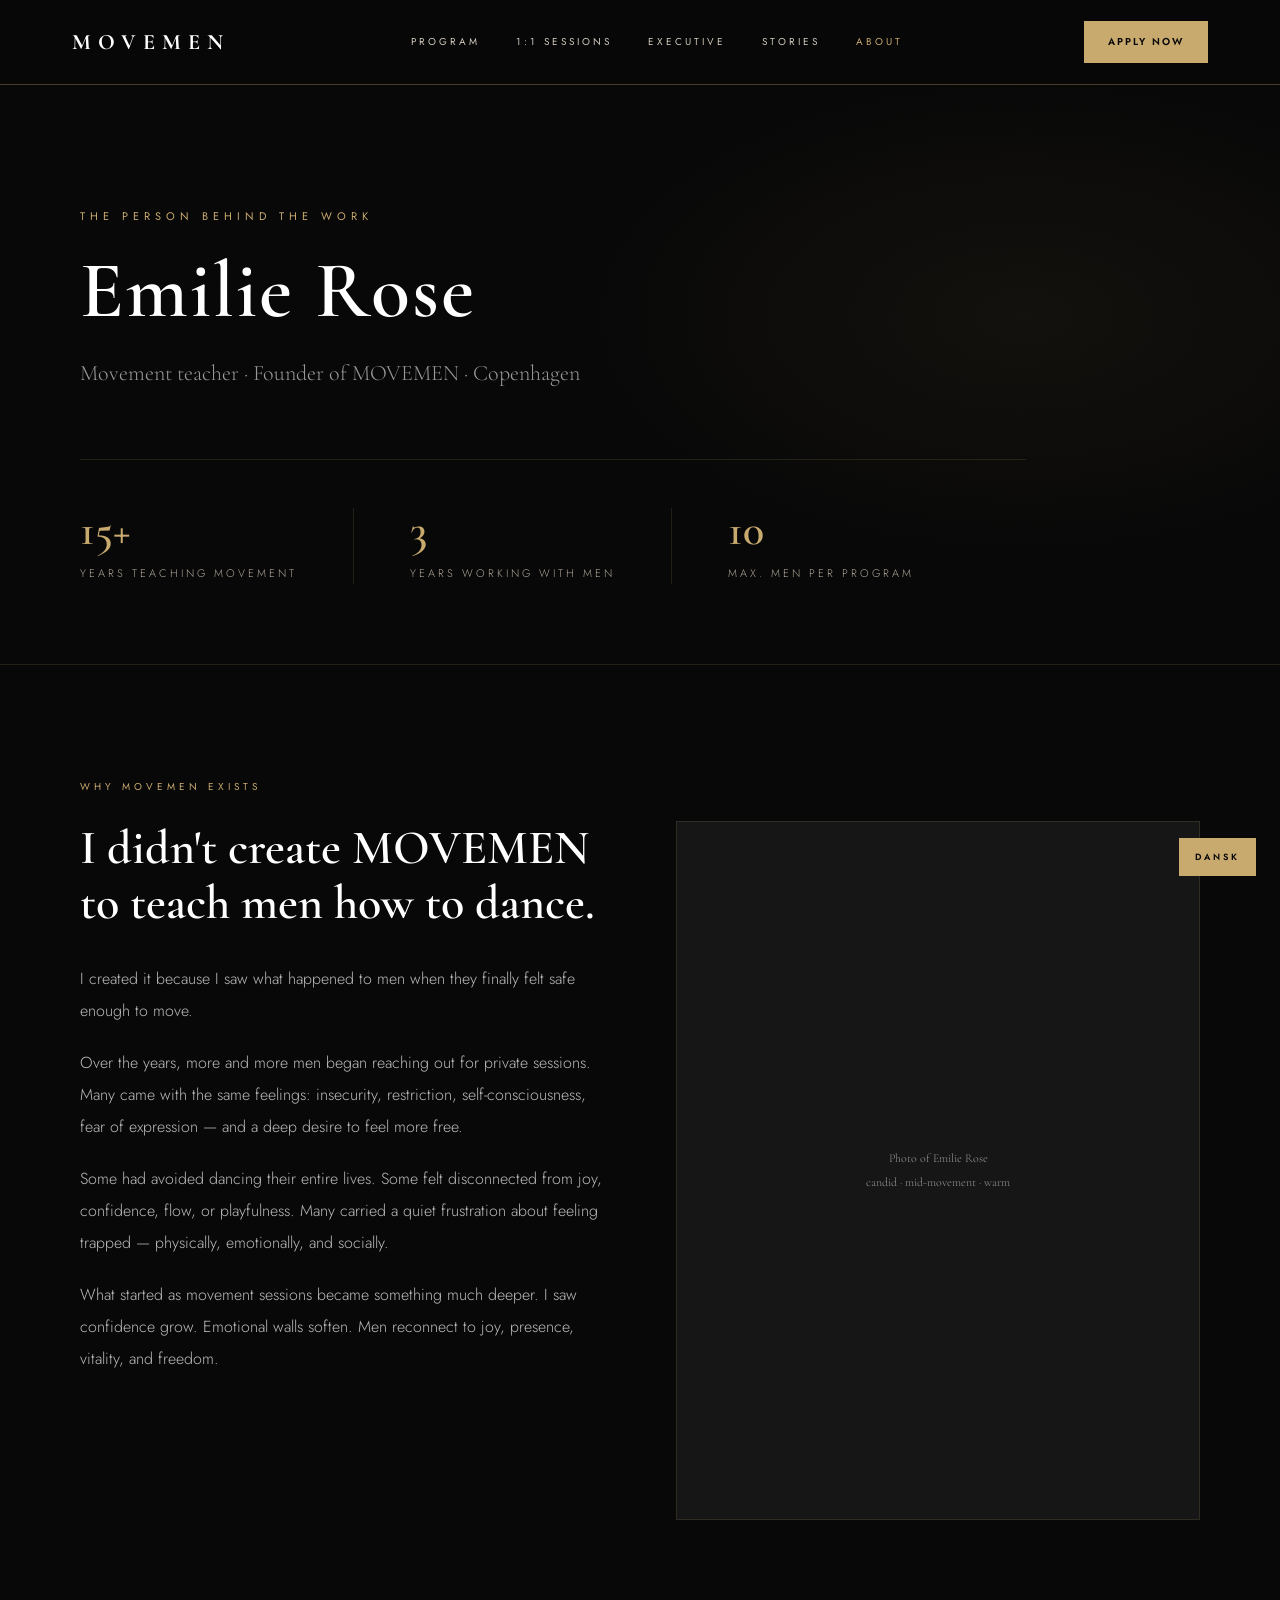
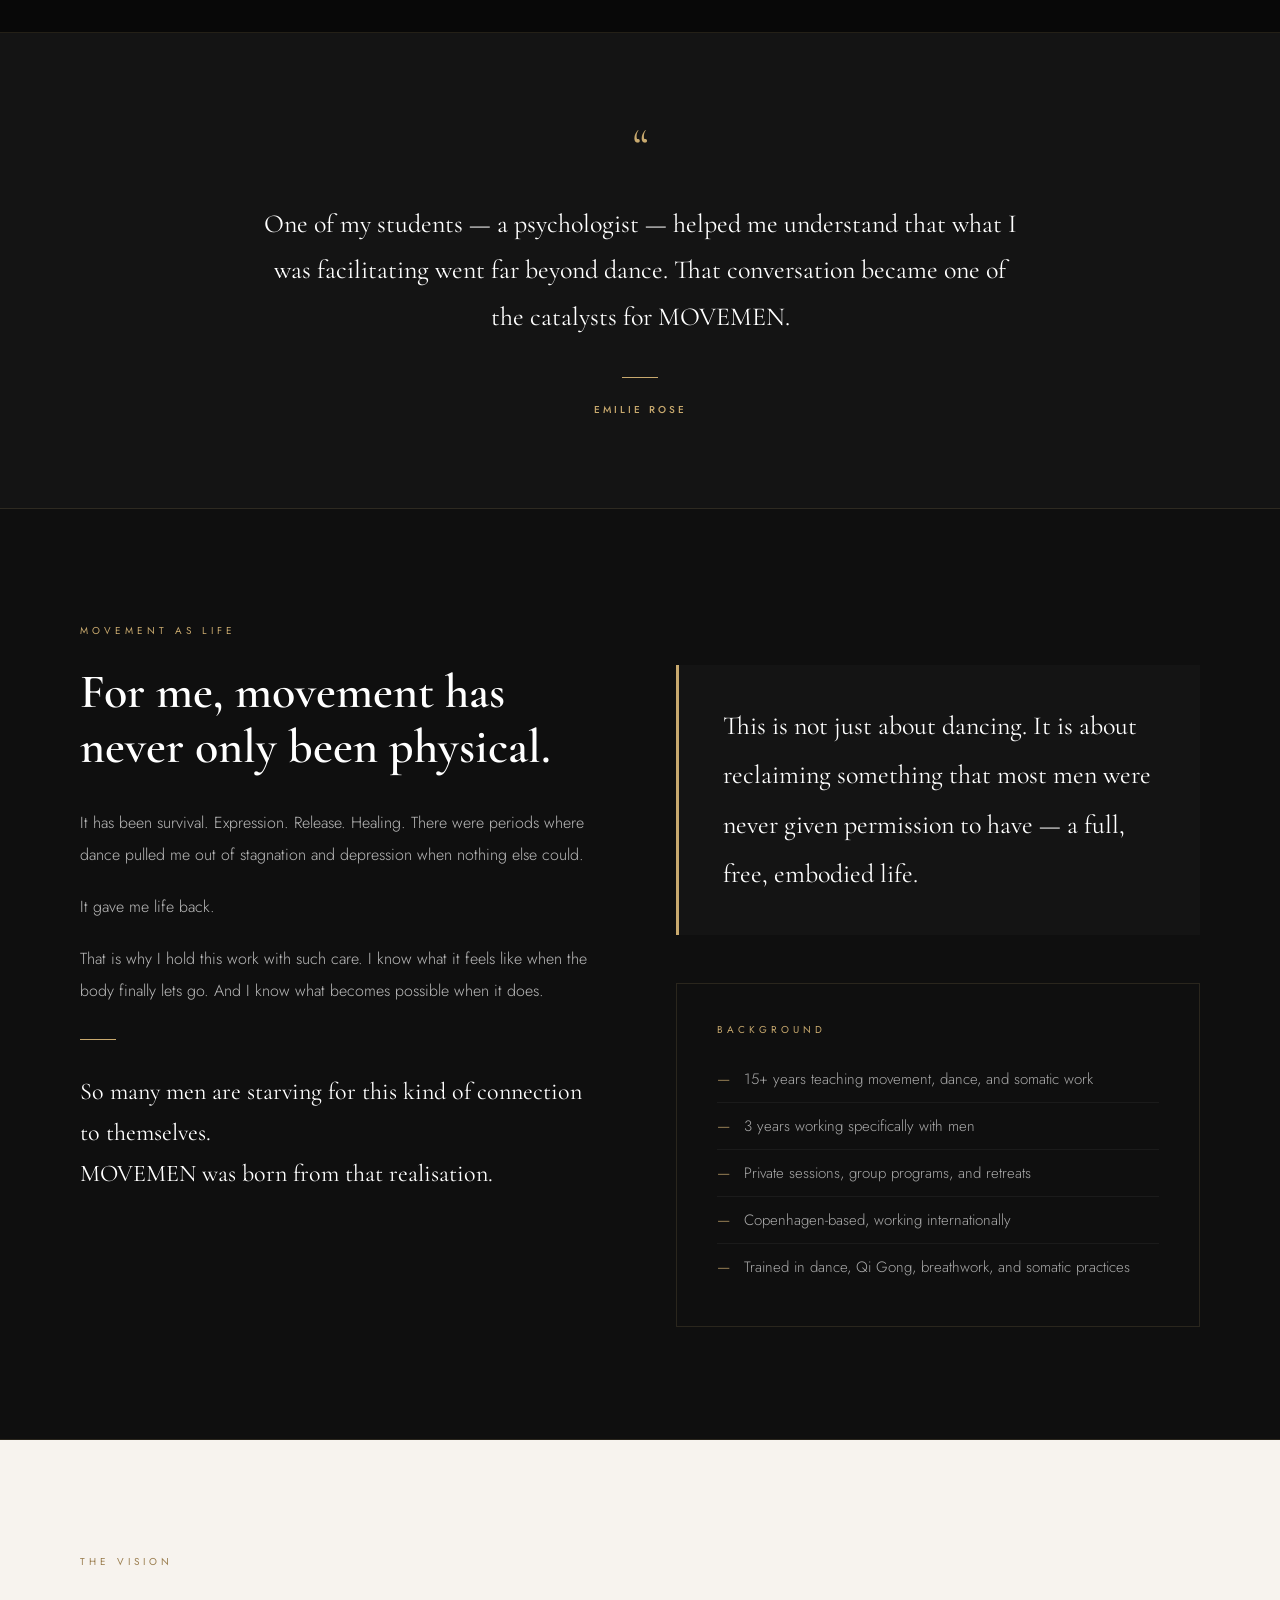
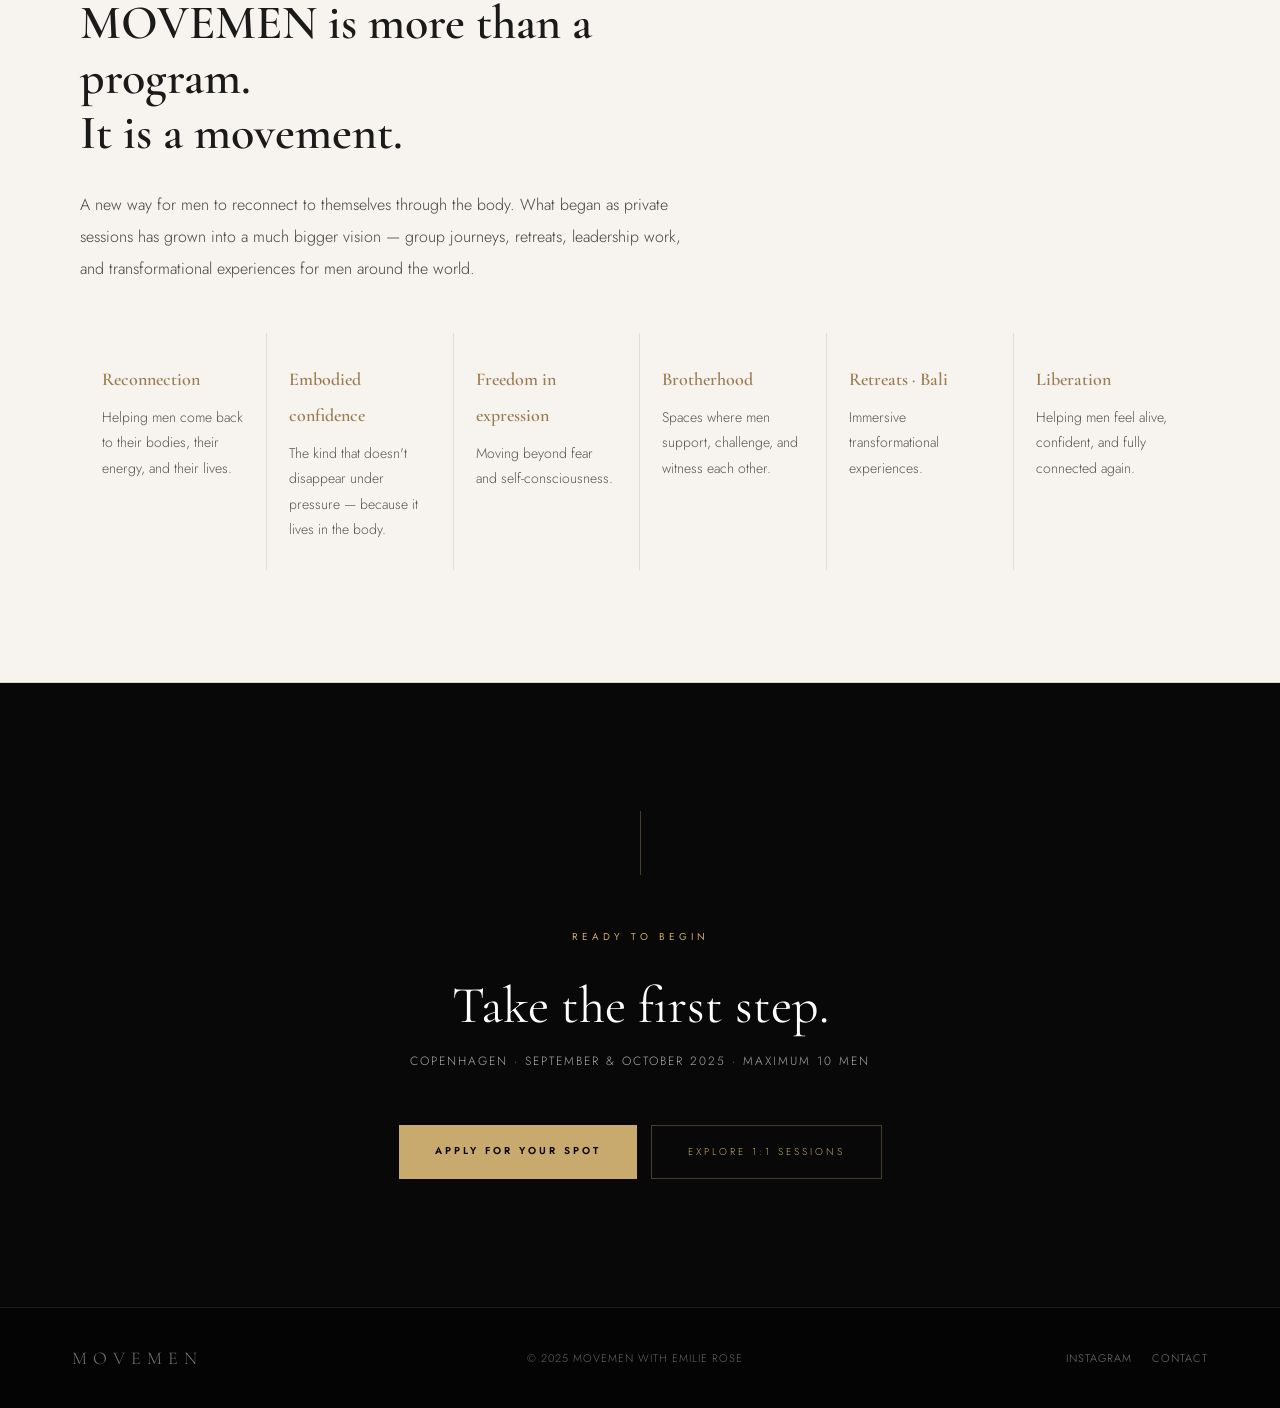
==== about.html @ 76400da7 "Major redesign: readability, concise content, About page, vitality repositioned - CSS: larger typogr" ====
<!DOCTYPE html>
<html lang="en">
<head>
<meta charset="UTF-8">
<meta name="viewport" content="width=device-width, initial-scale=1.0">
<title>About Emilie Rose — MOVEMEN</title>
<meta name="description" content="Emilie Rose — movement teacher, founder of MOVEMEN. 15+ years of experience, 3 years working specifically with men.">
<link rel="preconnect" href="https://fonts.googleapis.com">
<link rel="preconnect" href="https://fonts.gstatic.com" crossorigin>
<link href="https://fonts.googleapis.com/css2?family=Cormorant+Garamond:ital,wght@0,300;0,400;0,600;0,700;1,300;1,400;1,600&family=Jost:wght@200;300;400;500;600&display=swap" rel="stylesheet">
<link rel="stylesheet" href="css/style.css">
<style>
.about-hero {
  min-height: 60vh; display: flex; flex-direction: column;
  align-items: flex-start; justify-content: flex-end;
  padding: 120px 80px 80px; background: var(--black);
  border-bottom: 1px solid var(--gold-d); position: relative; overflow: hidden;
}
.about-hero::before {
  content: ''; position: absolute; inset: 0;
  background: radial-gradient(ellipse 50% 60% at 80% 40%, rgba(200,169,110,.06) 0%, transparent 70%);
  pointer-events: none;
}
.about-hero-eyebrow { font-size: 11px; letter-spacing: 5px; color: var(--gold); text-transform: uppercase; margin-bottom: 24px; font-weight: 400; }
.about-hero-title { font-family: var(--serif); font-size: 80px; font-weight: 600; color: var(--white); line-height: 1; margin-bottom: 20px; letter-spacing: 2px; }
.about-hero-sub { font-family: var(--serif); font-size: 22px; color: #999; font-weight: 300; }
.stat-row { display: flex; gap: 0; border-top: 1px solid var(--gold-d); margin-top: 64px; padding-top: 48px; }
.stat-item { padding-right: 56px; margin-right: 56px; border-right: 1px solid var(--gold-d); }
.stat-item:last-child { border-right: none; }
.stat-n { font-family: var(--serif); font-size: 44px; color: var(--gold); font-weight: 600; line-height: 1; }
.stat-l { font-size: 11px; letter-spacing: 3px; color: #b0a89a; text-transform: uppercase; margin-top: 10px; }
@media (max-width: 900px) {
  .about-hero { padding: 100px 28px 64px; }
  .about-hero-title { font-size: 52px; }
  .stat-row { flex-wrap: wrap; gap: 32px; }
  .stat-item { border-right: none; margin-right: 0; padding-right: 0; }
}
</style>
</head>
<body>

<nav>
  <a href="index.html" class="nav-logo">MOVEMEN</a>
  <div class="nav-links">
    <a href="index.html#program">Program</a>
    <a href="index.html#one-to-one">1:1 Sessions</a>
    <a href="index.html#executive">Executive</a>
    <a href="index.html#stories">Stories</a>
    <a href="about.html" style="color:var(--gold)">About</a>
  </div>
  <a href="index.html#apply" class="nav-cta">Apply now</a>
</nav>

<!-- HERO -->
<div class="about-hero">
  <div class="about-hero-eyebrow">The person behind the work</div>
  <div class="about-hero-title">Emilie Rose</div>
  <div class="about-hero-sub">Movement teacher · Founder of MOVEMEN · Copenhagen</div>
  <div class="stat-row">
    <div class="stat-item"><div class="stat-n">15+</div><div class="stat-l">Years teaching movement</div></div>
    <div class="stat-item"><div class="stat-n">3</div><div class="stat-l">Years working with men</div></div>
    <div class="stat-item"><div class="stat-n">10</div><div class="stat-l">Max. men per program</div></div>
  </div>
</div>

<!-- ORIGIN -->
<section class="sec">
  <span class="lbl">Why MOVEMEN exists</span>
  <div class="two-col">
    <div>
      <div class="serif-lg" style="margin-bottom:32px">
        I didn't create MOVEMEN<br>to teach men how to dance.
      </div>
      <p class="body">I created it because I saw what happened to men when they finally felt safe enough to move.</p>
      <p class="body">Over the years, more and more men began reaching out for private sessions. Many came with the same feelings: insecurity, restriction, self-consciousness, fear of expression — and a deep desire to feel more free.</p>
      <p class="body">Some had avoided dancing their entire lives. Some felt disconnected from joy, confidence, flow, or playfulness. Many carried a quiet frustration about feeling trapped — physically, emotionally, and socially.</p>
      <p class="body">What started as movement sessions became something much deeper. I saw confidence grow. Emotional walls soften. Men reconnect to joy, presence, vitality, and freedom.</p>
    </div>
    <div>
      <div class="photo">
        <p>Photo of Emilie Rose<br>candid · mid-movement · warm</p>
      </div>
    </div>
  </div>
</section>

<!-- FEATURED QUOTE -->
<div style="background:var(--black3);padding:88px 80px;text-align:center;border-bottom:1px solid var(--gold-d)">
  <div style="max-width:760px;margin:0 auto">
    <div style="font-size:52px;color:var(--gold);font-family:var(--serif);line-height:1;margin-bottom:28px;font-weight:300">&ldquo;</div>
    <p style="font-family:var(--serif);font-size:26px;color:var(--white);line-height:1.8;font-weight:400;margin-bottom:36px">
      One of my students — a psychologist — helped me understand that what I was facilitating went far beyond dance. That conversation became one of the catalysts for MOVEMEN.
    </p>
    <div style="width:36px;height:1px;background:var(--gold);margin:0 auto 22px"></div>
    <div style="font-size:10px;letter-spacing:3px;color:var(--gold);text-transform:uppercase;font-weight:500">Emilie Rose</div>
  </div>
</div>

<!-- PERSONAL -->
<section class="sec-off">
  <span class="lbl">Movement as life</span>
  <div class="two-col">
    <div>
      <div class="serif-lg" style="margin-bottom:32px">
        For me, movement has<br>never only been physical.
      </div>
      <p class="body">It has been survival. Expression. Release. Healing. There were periods where dance pulled me out of stagnation and depression when nothing else could.</p>
      <p class="body">It gave me life back.</p>
      <p class="body">That is why I hold this work with such care. I know what it feels like when the body finally lets go. And I know what becomes possible when it does.</p>
      <span class="gl"></span>
      <p style="font-family:var(--serif);font-size:24px;color:var(--white);line-height:1.7;font-weight:400">
        So many men are starving for this kind of connection to themselves.<br>MOVEMEN was born from that realisation.
      </p>
    </div>
    <div>
      <div class="qblock">
        <p>This is not just about dancing. It is about reclaiming something that most men were never given permission to have — a full, free, embodied life.</p>
      </div>
      <div style="margin-top:32px;padding:36px 40px;border:1px solid var(--gold-d)">
        <span class="lbl" style="margin-bottom:16px">Background</span>
        <ul class="cl">
          <li><span class="dash">—</span>15+ years teaching movement, dance, and somatic work</li>
          <li><span class="dash">—</span>3 years working specifically with men</li>
          <li><span class="dash">—</span>Private sessions, group programs, and retreats</li>
          <li><span class="dash">—</span>Copenhagen-based, working internationally</li>
          <li><span class="dash">—</span>Trained in dance, Qi Gong, breathwork, and somatic practices</li>
        </ul>
      </div>
    </div>
  </div>
</section>

<!-- VISION -->
<section class="sec-lt">
  <span class="lbl-dk">The vision</span>
  <div class="serif-lg-dk" style="max-width:560px;margin-bottom:28px">
    MOVEMEN is more than a program.<br>It is a movement.
  </div>
  <p class="body-dk" style="max-width:620px;margin-bottom:48px">A new way for men to reconnect to themselves through the body. What began as private sessions has grown into a much bigger vision — group journeys, retreats, leadership work, and transformational experiences for men around the world.</p>
  <div class="vis-grid">
    <div class="vi"><div class="vi-t">Reconnection</div><div class="vi-b">Helping men come back to their bodies, their energy, and their lives.</div></div>
    <div class="vi"><div class="vi-t">Embodied confidence</div><div class="vi-b">The kind that doesn't disappear under pressure — because it lives in the body.</div></div>
    <div class="vi"><div class="vi-t">Freedom in expression</div><div class="vi-b">Moving beyond fear and self-consciousness.</div></div>
    <div class="vi"><div class="vi-t">Brotherhood</div><div class="vi-b">Spaces where men support, challenge, and witness each other.</div></div>
    <div class="vi"><div class="vi-t">Retreats · Bali</div><div class="vi-b">Immersive transformational experiences.</div></div>
    <div class="vi"><div class="vi-t">Liberation</div><div class="vi-b">Helping men feel alive, confident, and fully connected again.</div></div>
  </div>
</section>

<!-- CTA -->
<section class="final" id="apply">
  <div class="final-rule"></div>
  <span class="lbl" style="text-align:center;display:block;margin-bottom:28px">Ready to begin</span>
  <div class="final-h">Take the first step.</div>
  <p class="final-sub">Copenhagen · September & October 2025 · Maximum 10 men</p>
  <div style="display:flex;gap:14px;justify-content:center;flex-wrap:wrap">
    <a href="index.html#apply" class="btn-g">Apply for your spot</a>
    <a href="index.html#one-to-one" class="btn-o">Explore 1:1 sessions</a>
  </div>
</section>

<footer>
  <div class="footer-logo">MOVEMEN</div>
  <div class="footer-copy">© 2025 MOVEMEN with Emilie Rose</div>
  <div class="footer-links">
    <a href="https://instagram.com" target="_blank">Instagram</a>
    <a href="mailto:hello@movemen.dk">Contact</a>
  </div>
</footer>

<a href="da-about.html" class="lang-switch">Dansk</a>

</body>
</html>
---- css/style.css ----
/* ─── RESET & ROOT ─────────────────────────────────────── */
*, *::before, *::after { box-sizing: border-box; margin: 0; padding: 0; }
:root {
  --black:   #080808;
  --black2:  #0F0F0F;
  --black3:  #141414;
  --gold:    #C8A96E;
  --gold-d:  #C8A96E25;
  --gold-m:  #C8A96E55;
  --gold-dk: #9a7d4e;
  --white:   #FFFFFF;
  --cream:   #F7F3EE;
  --cream2:  #EDE8E0;
  --dark:    #1A1A1A;
  --mid:     #999;
  --light:   #bbb;
  --serif:   'Cormorant Garamond', serif;
  --sans:    'Jost', sans-serif;
}
html { scroll-behavior: smooth; }
body {
  background: var(--black);
  color: var(--white);
  font-family: var(--sans);
  font-weight: 300;
  line-height: 2;
  font-size: 17px;
  -webkit-font-smoothing: antialiased;
  overflow-x: hidden;
}
a { text-decoration: none; color: inherit; }
img { display: block; max-width: 100%; }

/* ─── UTILITIES ────────────────────────────────────────── */
.lbl {
  font-size: 10px; letter-spacing: 4px; color: var(--gold);
  text-transform: uppercase; margin-bottom: 24px; display: block; font-weight: 400;
}
.lbl-dk {
  font-size: 10px; letter-spacing: 4px; color: var(--gold-dk);
  text-transform: uppercase; margin-bottom: 24px; display: block; font-weight: 400;
}
.serif-xl { font-family: var(--serif); font-size: 64px; font-weight: 600; line-height: 1.1; color: var(--white); }
.serif-lg { font-family: var(--serif); font-size: 48px; font-weight: 600; line-height: 1.15; color: var(--white); }
.serif-lg-dk { font-family: var(--serif); font-size: 48px; font-weight: 600; line-height: 1.15; color: var(--dark); }
.serif-md { font-family: var(--serif); font-size: 28px; font-weight: 600; line-height: 1.4; color: var(--white); }
.gi  { color: var(--gold); }
.gi-dk { color: var(--gold-dk); }
.body { font-size: 16px; color: #bbb; line-height: 2; font-weight: 300; margin-bottom: 20px; max-width: 640px; }
.body-b { font-size: 16px; color: #ccc; line-height: 2; font-weight: 300; margin-bottom: 18px; }
.body-dk { font-size: 16px; color: #444; line-height: 2; font-weight: 300; margin-bottom: 18px; }
.gl { width: 36px; height: 1px; background: var(--gold); margin: 32px 0; display: block; }
.gl-dk { width: 36px; height: 1px; background: var(--gold-dk); margin: 32px 0; display: block; }
.gl-c { width: 36px; height: 1px; background: var(--gold); margin: 28px auto; display: block; }

/* ─── BUTTONS ──────────────────────────────────────────── */
.btn-g {
  display: inline-block; background: var(--gold); color: var(--black);
  font-size: 10px; letter-spacing: 3px; text-transform: uppercase; font-weight: 600;
  padding: 16px 36px; transition: opacity .2s;
}
.btn-g:hover { opacity: .85; }
.btn-o {
  display: inline-block; border: 1px solid var(--gold-m); color: var(--gold);
  font-size: 10px; letter-spacing: 3px; text-transform: uppercase;
  padding: 16px 36px; transition: border-color .2s;
}
.btn-o:hover { border-color: var(--gold); }
.btn-o-dk {
  display: inline-block; border: 1px solid var(--gold-dk); color: var(--gold-dk);
  font-size: 10px; letter-spacing: 3px; text-transform: uppercase;
  padding: 14px 32px; transition: opacity .2s;
}
.btn-o-dk:hover { opacity: .7; }

/* ─── SECTIONS ─────────────────────────────────────────── */
.sec     { padding: 112px 80px; background: var(--black);  border-bottom: 1px solid var(--gold-d); }
.sec-off { padding: 112px 80px; background: var(--black2); border-bottom: 1px solid var(--gold-d); }
.sec-lt  { padding: 112px 80px; background: var(--cream);  border-bottom: 1px solid #ddd4c5; }
.sec-lt2 { padding: 112px 80px; background: var(--cream2); border-bottom: 1px solid #ddd4c5; }

/* ─── LAYOUTS ──────────────────────────────────────────── */
.two-col { display: grid; grid-template-columns: 1fr 1fr; gap: 72px; align-items: start; }
.two-col-auto { display: grid; grid-template-columns: repeat(auto-fit, minmax(280px, 1fr)); gap: 1px; background: var(--gold-d); }
.three-col-auto { display: grid; grid-template-columns: repeat(auto-fit, minmax(220px, 1fr)); gap: 1px; background: var(--gold-d); }

/* ─── CELLS ────────────────────────────────────────────── */
.cell-b  { background: var(--black);  padding: 36px 28px; }
.cell-o  { background: var(--black2); padding: 36px 28px; }
.cell-lt { background: var(--cream);  padding: 36px 28px; }
.cell-l2 { background: var(--cream2); padding: 36px 28px; }

/* ─── NAV ──────────────────────────────────────────────── */
nav {
  position: sticky; top: 0; z-index: 100;
  background: rgba(8,8,8,.98); backdrop-filter: blur(20px);
  border-bottom: 1px solid var(--gold-m);
  padding: 20px 72px; display: flex; justify-content: space-between; align-items: center;
}
.nav-logo { font-family: var(--serif); font-size: 22px; font-weight: 700; letter-spacing: 7px; color: var(--white); }
.nav-links { display: flex; gap: 36px; }
.nav-links a { font-size: 10px; letter-spacing: 3px; color: #d0c8bc; text-transform: uppercase; transition: color .2s; font-weight: 400; }
.nav-links a:hover { color: var(--gold); }
.nav-cta {
  font-size: 10px; letter-spacing: 2px; color: var(--black);
  background: var(--gold); text-transform: uppercase; font-weight: 600;
  padding: 11px 24px; transition: opacity .2s;
}
.nav-cta:hover { opacity: .85; }

/* ─── HERO ─────────────────────────────────────────────── */
.hero {
  min-height: 96vh; display: flex; flex-direction: column;
  align-items: center; justify-content: center; text-align: center;
  padding: 120px 72px 96px; background: var(--black); position: relative; overflow: hidden;
}
.hero::before {
  content: ''; position: absolute; inset: 0;
  background: radial-gradient(ellipse 60% 55% at 50% 55%, rgba(200,169,110,.07) 0%, transparent 70%);
  pointer-events: none;
}
.hero-eyebrow { font-size: 11px; letter-spacing: 5px; color: var(--gold); text-transform: uppercase; margin-bottom: 28px; font-weight: 400; }
.hero-title {
  font-family: var(--serif); font-size: 88px; font-weight: 700;
  letter-spacing: 8px; color: var(--white); line-height: 1; margin-bottom: 16px;
}
.hero-sub {
  font-family: var(--serif); font-size: 28px; color: var(--gold); margin-bottom: 36px; font-weight: 300; letter-spacing: 1px;
}
.hero-body {
  font-size: 16px; color: #aaa; max-width: 460px;
  margin: 0 auto 52px; line-height: 2; font-weight: 300;
}
.hero-ctas { display: flex; gap: 14px; justify-content: center; flex-wrap: wrap; }
.hero-stats {
  display: flex; justify-content: center; margin-top: 80px;
  border-top: 1px solid var(--gold-d); padding-top: 52px;
}
.hstat { text-align: center; padding: 0 52px; border-right: 1px solid var(--gold-d); }
.hstat:last-child { border-right: none; }
.hstat-n { font-family: var(--serif); font-size: 44px; color: var(--gold); line-height: 1; font-weight: 600; }
.hstat-l { font-size: 11px; letter-spacing: 3px; color: #b0a89a; text-transform: uppercase; margin-top: 14px; font-weight: 400; }

/* ─── FOR THE MAN WHO ──────────────────────────────────── */
.man-grid { display: grid; grid-template-columns: 1fr 1fr; gap: 1px; background: rgba(0,0,0,.09); margin-top: 36px; }
.man-cell { padding: 36px 32px; }
.man-cell:first-child { background: var(--cream); }
.man-cell:last-child  { background: var(--cream2); }
.man-list { list-style: none; }
.man-list li {
  display: flex; gap: 14px; align-items: flex-start;
  font-size: 16px; color: #444; padding: 13px 0;
  border-bottom: 1px solid rgba(0,0,0,.07); font-weight: 300; line-height: 1.7;
}
.man-list li:last-child { border-bottom: none; }
.man-dash { color: var(--gold-dk); flex-shrink: 0; font-size: 17px; margin-top: 1px; }

/* ─── VITALITY HEADLINE ─────────────────────────────────── */
.vitality-headline {
  text-align: center; padding: 80px 72px;
  border-top: 1px solid rgba(0,0,0,.1);
  margin-top: 56px;
}
.vitality-headline .vit-label {
  font-size: 10px; letter-spacing: 5px; color: var(--gold-dk);
  text-transform: uppercase; display: block; margin-bottom: 16px; font-weight: 400;
}
.vitality-headline .vit-word {
  font-family: var(--serif); font-size: 72px; color: var(--dark);
  line-height: 1; font-weight: 600; letter-spacing: 2px;
}

/* ─── TRUTH ────────────────────────────────────────────── */
.qblock {
  border-left: 3px solid var(--gold); padding: 36px 44px;
  background: var(--black3); margin-bottom: 48px;
}
.qblock p { font-family: var(--serif); font-size: 26px; color: var(--white); line-height: 1.9; font-weight: 400; }
.qblock-lt {
  border-left: 3px solid var(--gold-dk); padding: 32px 40px;
  background: rgba(0,0,0,.04); margin: 28px 0;
}
.qblock-lt p { font-family: var(--serif); font-size: 20px; color: var(--dark); line-height: 1.8; }
.truth-closing p { font-size: 17px; color: #ccc; line-height: 2.1; margin-bottom: 18px; }
.truth-alive { font-family: var(--serif); font-size: 36px; color: var(--white); line-height: 1.5; margin-top: 16px; }
.truth-alive span { color: var(--gold); }

/* ─── IMAGINE ──────────────────────────────────────────── */
.imagine-box {
  background: var(--dark); border: 1px solid var(--gold-d);
  padding: 64px 56px; margin-top: 36px; text-align: center;
}
.imagine-pills { display: flex; flex-wrap: wrap; justify-content: center; gap: 10px; margin-top: 28px; }
.pill {
  font-size: 9px; letter-spacing: 3px; color: var(--gold);
  text-transform: uppercase; border: 1px solid var(--gold-d); padding: 9px 18px;
}
.freedom-lines { margin-top: 48px; }
.freedom-lines p {
  font-size: 17px; color: #555; line-height: 1;
  padding: 15px 0; border-bottom: 1px solid rgba(0,0,0,.08); font-weight: 300;
}
.freedom-lines p:first-child { padding-top: 0; }
.freedom-lines p:last-child { border-bottom: none; }
.freedom-lines p span { color: var(--gold-dk); font-weight: 400; }
.vitality-line {
  margin-top: 52px; padding-top: 48px; border-top: 1px solid rgba(0,0,0,.1);
  display: flex; align-items: baseline; gap: 20px;
}
.vitality-lbl { font-size: 10px; letter-spacing: 3px; color: var(--gold-dk); text-transform: uppercase; white-space: nowrap; padding-top: 4px; }
.vitality-txt { font-family: var(--serif); font-size: 48px; color: var(--dark); line-height: 1.1; }

/* ─── PROGRAM ──────────────────────────────────────────── */
.incl-list { list-style: none; }
.incl-list li {
  display: flex; align-items: flex-start; gap: 18px;
  padding: 15px 0; border-bottom: 1px solid rgba(255,255,255,.06);
  font-size: 15px; color: #bbb; font-weight: 300; line-height: 1.6;
}
.incl-list li:last-child { border-bottom: none; }
.incl-dash { color: var(--gold); font-size: 20px; line-height: 1; flex-shrink: 0; margin-top: 1px; }
.invest { display: flex; gap: 44px; align-items: flex-start; margin-top: 40px; padding-top: 36px; border-top: 1px solid var(--gold-d); }
.invest-price { font-family: var(--serif); font-size: 32px; color: var(--gold); font-weight: 600; line-height: 1; }
.invest-lbl { font-size: 11px; letter-spacing: 2px; color: #aaa; text-transform: uppercase; margin-top: 8px; }
.invest-det { border-left: 1px solid var(--gold-d); padding-left: 40px; }
.invest-det p { font-size: 15px; color: #aaa; line-height: 2.3; }
.wwww-grid { display: grid; grid-template-columns: 1fr 1fr; gap: 1px; background: var(--gold-d); }
.wwww-cell { background: var(--black2); padding: 24px 22px; transition: background .2s; }
.wwww-cell:hover { background: var(--black3); }
.wwww-t { font-size: 10px; letter-spacing: 2px; color: var(--gold); text-transform: uppercase; font-weight: 500; margin-bottom: 8px; }
.wwww-b { font-size: 14px; color: #999; line-height: 1.7; }

/* ─── WEEKS ────────────────────────────────────────────── */
.week { padding: 22px 0; border-bottom: 1px solid var(--gold-d); }
.week:last-child { border-bottom: none; }
.wk-n { font-size: 10px; letter-spacing: 3px; color: var(--gold); text-transform: uppercase; margin-bottom: 8px; }
.wk-t { font-family: var(--serif); font-size: 21px; color: var(--white); margin-bottom: 8px; font-weight: 600; }
.wk-d { font-size: 14px; color: #999; line-height: 1.8; }

/* ─── BROTHERHOOD ──────────────────────────────────────── */
.bro-stats { display: grid; grid-template-columns: 1fr 1fr; gap: 1px; background: rgba(0,0,0,.1); }
.bro-stat { text-align: center; padding: 44px 24px; }
.bro-stat:first-child { background: var(--cream); }
.bro-stat:last-child  { background: var(--cream2); }
.bro-n { font-family: var(--serif); font-size: 52px; color: var(--gold-dk); line-height: 1; font-weight: 600; }
.bro-l { font-size: 11px; letter-spacing: 2px; color: #888; text-transform: uppercase; margin-top: 12px; }
.bro-quote { background: var(--cream2); padding: 36px 32px; margin-top: 1px; }
.bro-quote p { font-family: var(--serif); font-size: 21px; color: var(--dark); line-height: 1.8; }

/* ─── VISION ───────────────────────────────────────────── */
.vis-grid { display: grid; grid-template-columns: repeat(auto-fit, minmax(180px,1fr)); gap: 1px; background: rgba(0,0,0,.09); margin-top: 32px; }
.vi { background: var(--cream); padding: 28px 22px; }
.vi-t { font-family: var(--serif); font-size: 18px; color: var(--gold-dk); margin-bottom: 8px; font-weight: 600; }
.vi-b { font-size: 14px; color: #555; line-height: 1.8; }

/* ─── EXECUTIVE ────────────────────────────────────────── */
.exec-phil {
  background: var(--black3); border: 1px solid var(--gold-d);
  padding: 40px 44px; margin: 32px 0;
}
.exec-phil .ep-q { font-family: var(--serif); font-size: 28px; color: var(--gold); margin-bottom: 18px; }
.exec-phil p { font-size: 15px; color: #bbb; line-height: 2; margin-bottom: 12px; }
.exec-phil .ep-close { font-family: var(--serif); font-size: 19px; color: var(--white); line-height: 1.7; margin-top: 8px; }
.exec-card { background: var(--black); padding: 36px 28px; border-top: 2px solid var(--gold); }
.ec-tag { font-size: 10px; letter-spacing: 3px; color: var(--gold); text-transform: uppercase; margin-bottom: 12px; display: block; }
.ec-t { font-family: var(--serif); font-size: 24px; color: var(--white); margin-bottom: 12px; font-weight: 600; }
.ec-b { font-size: 14px; color: #aaa; line-height: 1.9; }
.ec-list { list-style: none; margin-top: 18px; }
.ec-list li { font-size: 14px; color: #999; padding: 8px 0; border-bottom: 1px solid rgba(255,255,255,.06); display: flex; gap: 10px; }
.ec-list li:last-child { border-bottom: none; }

/* ─── TESTIMONIALS ─────────────────────────────────────── */
.t-grid { display: grid; grid-template-columns: repeat(auto-fit, minmax(260px,1fr)); gap: 1px; background: rgba(0,0,0,.1); margin-top: 44px; }
.tc { background: var(--cream); padding: 36px 28px; }
.tq { font-family: var(--serif); font-size: 17px; color: var(--dark); line-height: 1.9; margin-bottom: 20px; }
.tn { font-size: 10px; letter-spacing: 2px; color: var(--gold-dk); text-transform: uppercase; font-weight: 500; }
.tr { font-size: 13px; color: #888; margin-top: 5px; }

/* ─── IS IT FOR YOU ────────────────────────────────────── */
.rfy-grid { display: grid; grid-template-columns: 1fr 1fr; gap: 1px; background: var(--gold-d); margin-top: 32px; }
.rfy-y { background: var(--black); padding: 40px 36px; }
.rfy-n { background: var(--black2); padding: 40px 36px; }
.rfy-y h3 { font-family: var(--serif); font-size: 22px; color: var(--white); margin-bottom: 22px; font-weight: 600; }
.rfy-n h3 { font-family: var(--serif); font-size: 22px; color: #3a3a3a; margin-bottom: 22px; font-weight: 600; }
.cl { list-style: none; }
.cl li { display: flex; gap: 14px; font-size: 15px; color: #aaa; padding: 11px 0; border-bottom: 1px solid rgba(255,255,255,.05); font-weight: 300; line-height: 1.6; }
.cl li:last-child { border-bottom: none; }
.cl-faded li { color: #444; }
.cl-faded .dash { color: #333; }
.dash { color: var(--gold); flex-shrink: 0; }

/* ─── FAQ ──────────────────────────────────────────────── */
.fq { padding: 28px 0; border-bottom: 1px solid var(--gold-d); }
.fq:last-child { border-bottom: none; }
.fq-q { font-family: var(--serif); font-size: 21px; color: var(--white); margin-bottom: 12px; font-weight: 600; }
.fq-a { font-size: 15px; color: #aaa; line-height: 2; }

/* ─── 1:1 OFFER ────────────────────────────────────────── */
.pkg-grid { display: grid; grid-template-columns: repeat(3,1fr); gap: 1px; background: var(--gold-d); margin-top: 36px; }
.pkg { padding: 36px 28px; background: var(--black2); }
.pkg.featured { background: var(--black); border-top: 2px solid var(--gold); }
.pkg-tag { font-size: 10px; letter-spacing: 3px; color: var(--gold); text-transform: uppercase; margin-bottom: 14px; display: block; }
.pkg-name { font-family: var(--serif); font-size: 26px; color: var(--white); margin-bottom: 10px; font-weight: 600; }
.pkg-desc { font-size: 14px; color: #aaa; line-height: 1.9; margin-bottom: 20px; }
.pkg-price { font-family: var(--serif); font-size: 30px; color: var(--gold); margin-bottom: 20px; font-weight: 600; }
.pkg-cta { font-size: 10px; letter-spacing: 2px; color: var(--gold); text-transform: uppercase; border-bottom: 1px solid var(--gold-d); padding-bottom: 3px; }

/* ─── PHOTO PLACEHOLDER ────────────────────────────────── */
.photo {
  background: #161616; border: 1px solid var(--gold-d);
  display: flex; align-items: center; justify-content: center;
  aspect-ratio: 3/4;
}
.photo p { font-family: var(--serif); font-size: 12px; color: var(--mid); text-align: center; padding: 20px; }

/* ─── FINAL CTA ────────────────────────────────────────── */
.final { background: var(--black); text-align: center; padding: 128px 72px; }
.final-rule { width: 1px; height: 64px; background: var(--gold-m); margin: 0 auto 52px; }
.final-h { font-family: var(--serif); font-size: 52px; line-height: 1.2; color: var(--white); margin-bottom: 12px; font-weight: 400; }
.final-h em { color: var(--gold); font-weight: 700; }
.final-sub { font-size: 12px; color: #aaa; letter-spacing: 2px; margin-bottom: 52px; text-transform: uppercase; }
.final-close { margin-top: 72px; border-top: 1px solid var(--gold-d); padding-top: 52px; }
.final-close p { font-family: var(--serif); font-size: 30px; color: var(--white); line-height: 1.8; }

/* ─── FOOTER ───────────────────────────────────────────── */
footer {
  background: #040404; padding: 32px 72px;
  display: flex; justify-content: space-between; align-items: center;
  border-top: 1px solid var(--gold-d);
}
.footer-logo { font-family: var(--serif); font-size: 18px; letter-spacing: 6px; color: #777; }
.footer-copy { font-size: 11px; color: #666; letter-spacing: 1px; text-transform: uppercase; }
.footer-links { font-size: 11px; color: #777; letter-spacing: 1px; text-transform: uppercase; display: flex; gap: 20px; }
.footer-links a { transition: color .2s; }
.footer-links a:hover { color: var(--gold); }

/* ─── ANIMATIONS ───────────────────────────────────────── */
@keyframes fadeUp {
  from { opacity: 0; transform: translateY(24px); }
  to   { opacity: 1; transform: translateY(0); }
}
.hero-eyebrow { animation: fadeUp .8s ease both; }
.hero-title   { animation: fadeUp .9s .1s ease both; }
.hero-sub     { animation: fadeUp .9s .2s ease both; }
.hero-body    { animation: fadeUp .9s .3s ease both; }
.hero-ctas    { animation: fadeUp .9s .4s ease both; }
.hero-stats   { animation: fadeUp .9s .5s ease both; }

/* ─── RESPONSIVE ───────────────────────────────────────── */
@media (max-width: 900px) {
  .sec, .sec-off, .sec-lt, .sec-lt2 { padding: 80px 28px; }
  nav { padding: 16px 28px; }
  .nav-links { display: none; }
  .hero { padding: 80px 32px 72px; }
  .hero-title { font-size: 52px; letter-spacing: 4px; }
  .hero-sub { font-size: 20px; }
  .two-col { grid-template-columns: 1fr; gap: 48px; }
  .man-grid { grid-template-columns: 1fr; }
  .rfy-grid { grid-template-columns: 1fr; }
  .pkg-grid { grid-template-columns: 1fr; }
  .hero-stats { flex-wrap: wrap; }
  .hstat { border-right: none; border-bottom: 1px solid var(--gold-d); padding: 20px 32px; width: 50%; }
  .final { padding: 80px 32px; }
  .final-h { font-size: 36px; }
  footer { flex-direction: column; gap: 16px; text-align: center; padding: 32px; }
}



.t-carousel-outer { overflow:hidden; }
.t-track { display:flex; transition:transform .5s cubic-bezier(.4,0,.2,1); }
.t-slide { min-width:calc(100% / 3); padding:0 24px; }
.t-slide-inner {
  background:var(--black2); border-top:2px solid var(--gold-d);
  padding:40px 36px; height:100%;
  transition:border-color .3s, background .3s;
}
.t-slide-inner.active {
  border-top-color:var(--gold); background:var(--black3);
}
.t-num {
  font-size:10px; letter-spacing:3px; color:var(--gold);
  text-transform:uppercase; margin-bottom:24px; font-weight:500;
}
.t-text {
  font-family:var(--serif); font-size:18px; color:#ccc;
  line-height:1.9; margin-bottom:28px; font-weight:400;
}
.t-author {
  font-size:10px; letter-spacing:2px; color:var(--gold);
  text-transform:uppercase; font-weight:500; display:flex;
  flex-direction:column; gap:4px;
}
.t-author span { color:var(--mid); font-size:11px; letter-spacing:1px; text-transform:none; }
.t-btn {
  background:none; border:1px solid var(--gold-m); color:var(--gold);
  width:48px; height:48px; cursor:pointer; font-size:18px;
  transition:background .2s, color .2s; display:flex; align-items:center; justify-content:center;
}
.t-btn:hover { background:var(--gold); color:var(--black); }
.t-dot {
  width:6px; height:6px; border-radius:50%; background:var(--gold-m);
  cursor:pointer; transition:background .2s, transform .2s;
}
.t-dot.active { background:var(--gold); transform:scale(1.4); }
@media(max-width:900px){
  .t-slide { min-width:100%; }
}

/* ─── LANGUAGE SWITCHER ─────────────────────────────────── */
.lang-switch {
  position: fixed; bottom: 24px; right: 24px; z-index: 200;
  font-size: 9px; letter-spacing: 3px; text-transform: uppercase;
  background: var(--gold); color: var(--black); padding: 10px 16px;
  font-weight: 600; transition: opacity .2s;
}
.lang-switch:hover { opacity: .85; }

/* ─── SIGNUP POPUP ──────────────────────────────────────── */
.popup-overlay {
  display: none; position: fixed; inset: 0; z-index: 500;
  background: rgba(0,0,0,.88); backdrop-filter: blur(10px);
  align-items: center; justify-content: center;
}
.popup-overlay.open { display: flex; }
.popup-box {
  background: var(--black2); border: 1px solid var(--gold-d);
  padding: 56px 48px; max-width: 480px; width: 90%; position: relative;
  animation: fadeUp .35s ease both;
}
.popup-close {
  position: absolute; top: 20px; right: 24px;
  font-size: 18px; color: #555; cursor: pointer;
  background: none; border: none; font-family: var(--sans);
  transition: color .2s; line-height: 1;
}
.popup-close:hover { color: var(--gold); }
.popup-eyebrow {
  font-size: 9px; letter-spacing: 4px; color: var(--gold);
  text-transform: uppercase; display: block; margin-bottom: 16px; font-weight: 400;
}
.popup-title {
  font-family: var(--serif); font-size: 34px; color: var(--white);
  margin-bottom: 10px; font-weight: 600; line-height: 1.2;
}
.popup-sub { font-size: 13px; color: #666; margin-bottom: 36px; line-height: 1.9; }
.popup-field { margin-bottom: 18px; }
.popup-field label {
  display: block; font-size: 9px; letter-spacing: 3px;
  color: var(--gold); text-transform: uppercase; margin-bottom: 8px; font-weight: 400;
}
.popup-field input {
  width: 100%; background: var(--black3); border: 1px solid var(--gold-d);
  color: var(--white); font-family: var(--sans); font-size: 14px; font-weight: 300;
  padding: 14px 16px; outline: none; transition: border-color .2s;
}
.popup-field input:focus { border-color: var(--gold-m); }
.popup-field input::placeholder { color: #333; }
.popup-submit { width: 100%; margin-top: 10px; cursor: pointer; border: none; }
.popup-note { font-size: 10px; color: #444; margin-top: 16px; text-align: center; letter-spacing: 1px; }
.popup-success { display: none; text-align: center; padding: 16px 0; }
.popup-success-icon {
  font-family: var(--serif); font-size: 52px; color: var(--gold);
  margin-bottom: 20px; line-height: 1;
}
.popup-success h3 {
  font-family: var(--serif); font-size: 26px; color: var(--white);
  margin-bottom: 12px; font-weight: 400;
}
.popup-success p { font-size: 13px; color: #666; line-height: 2; }
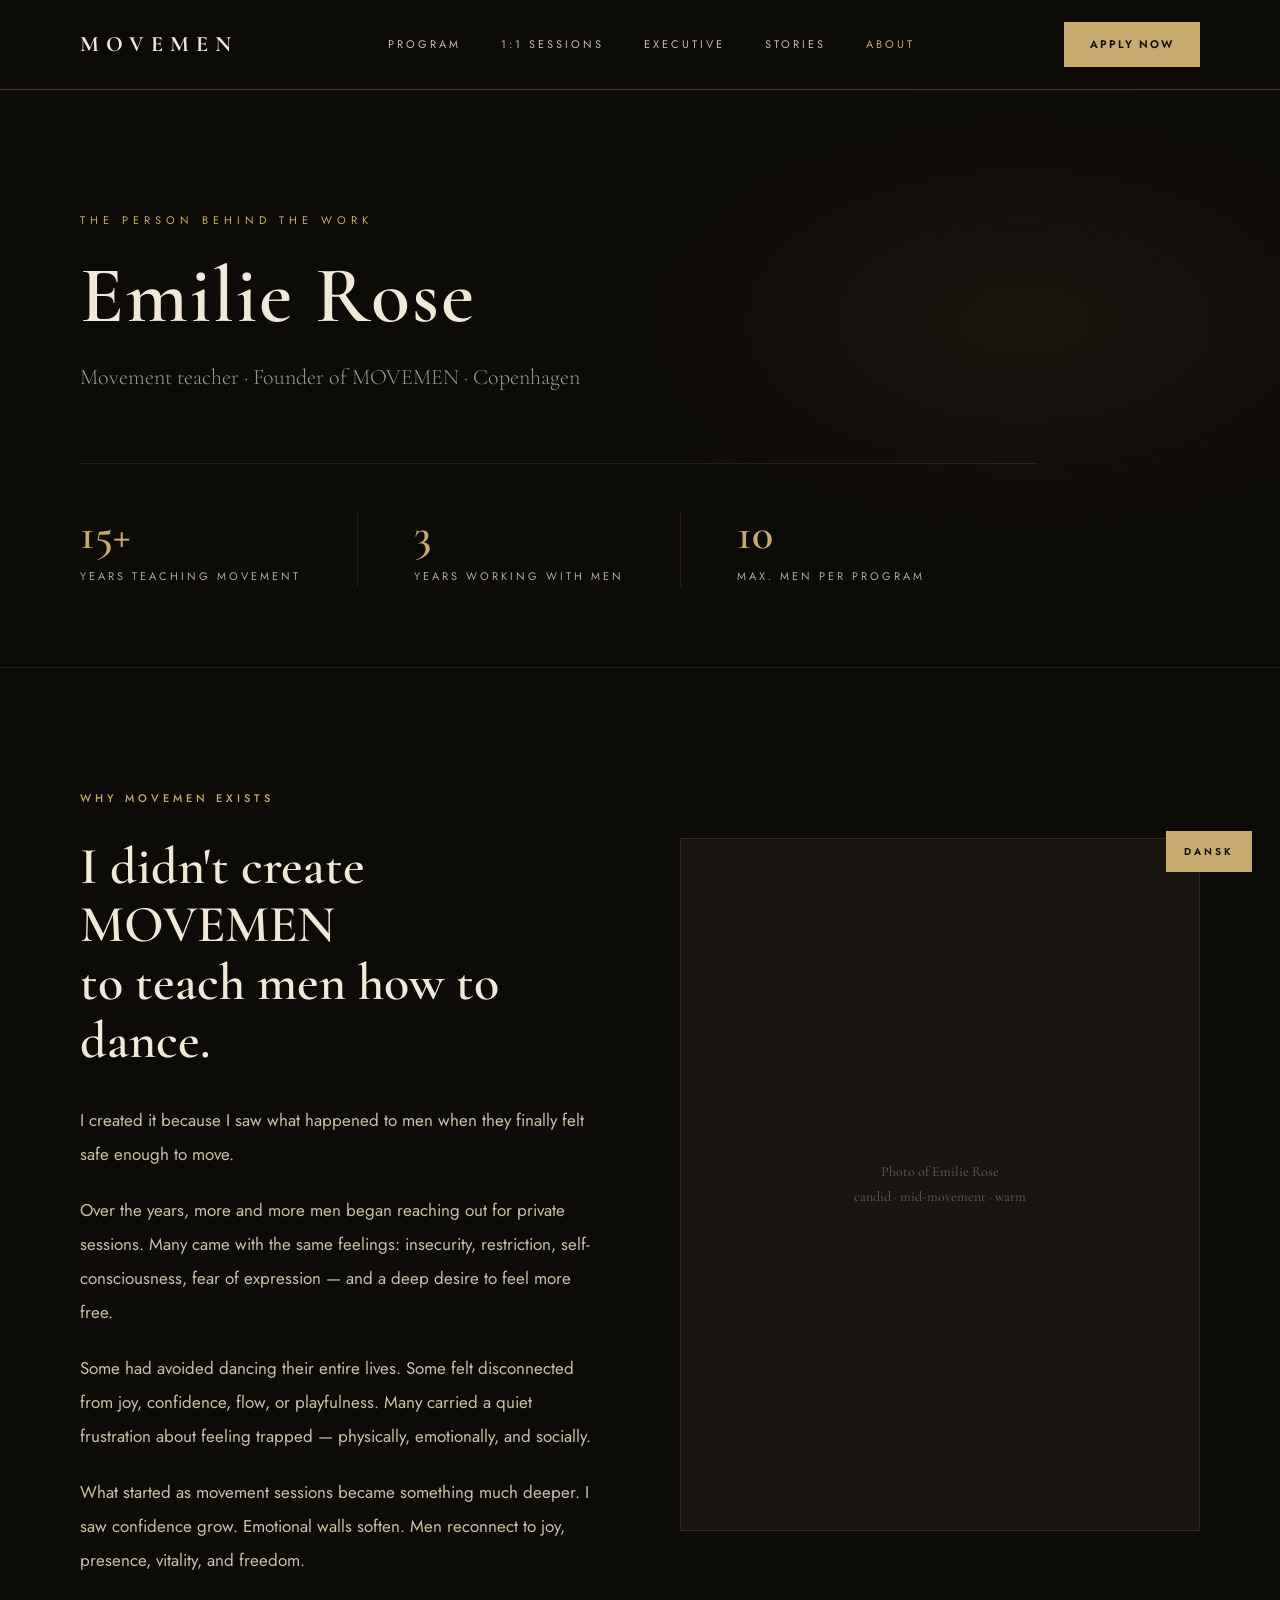
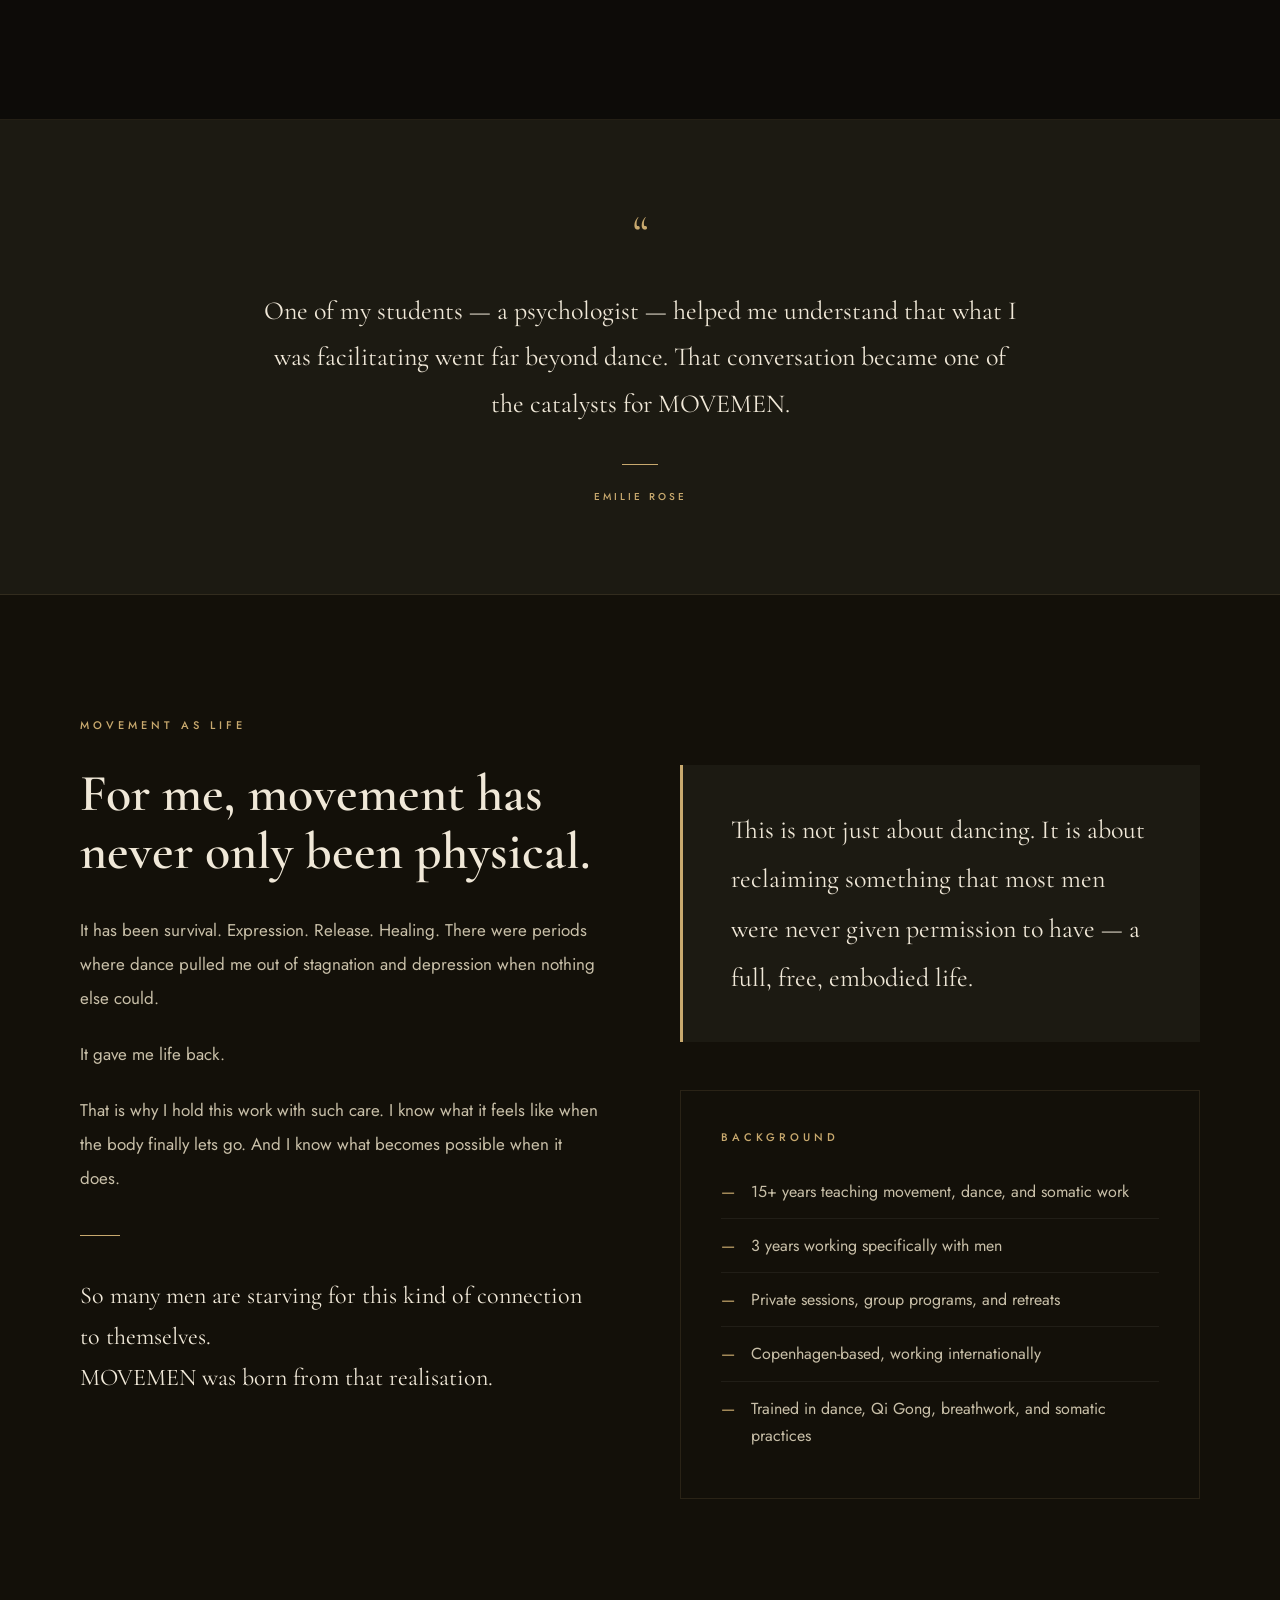
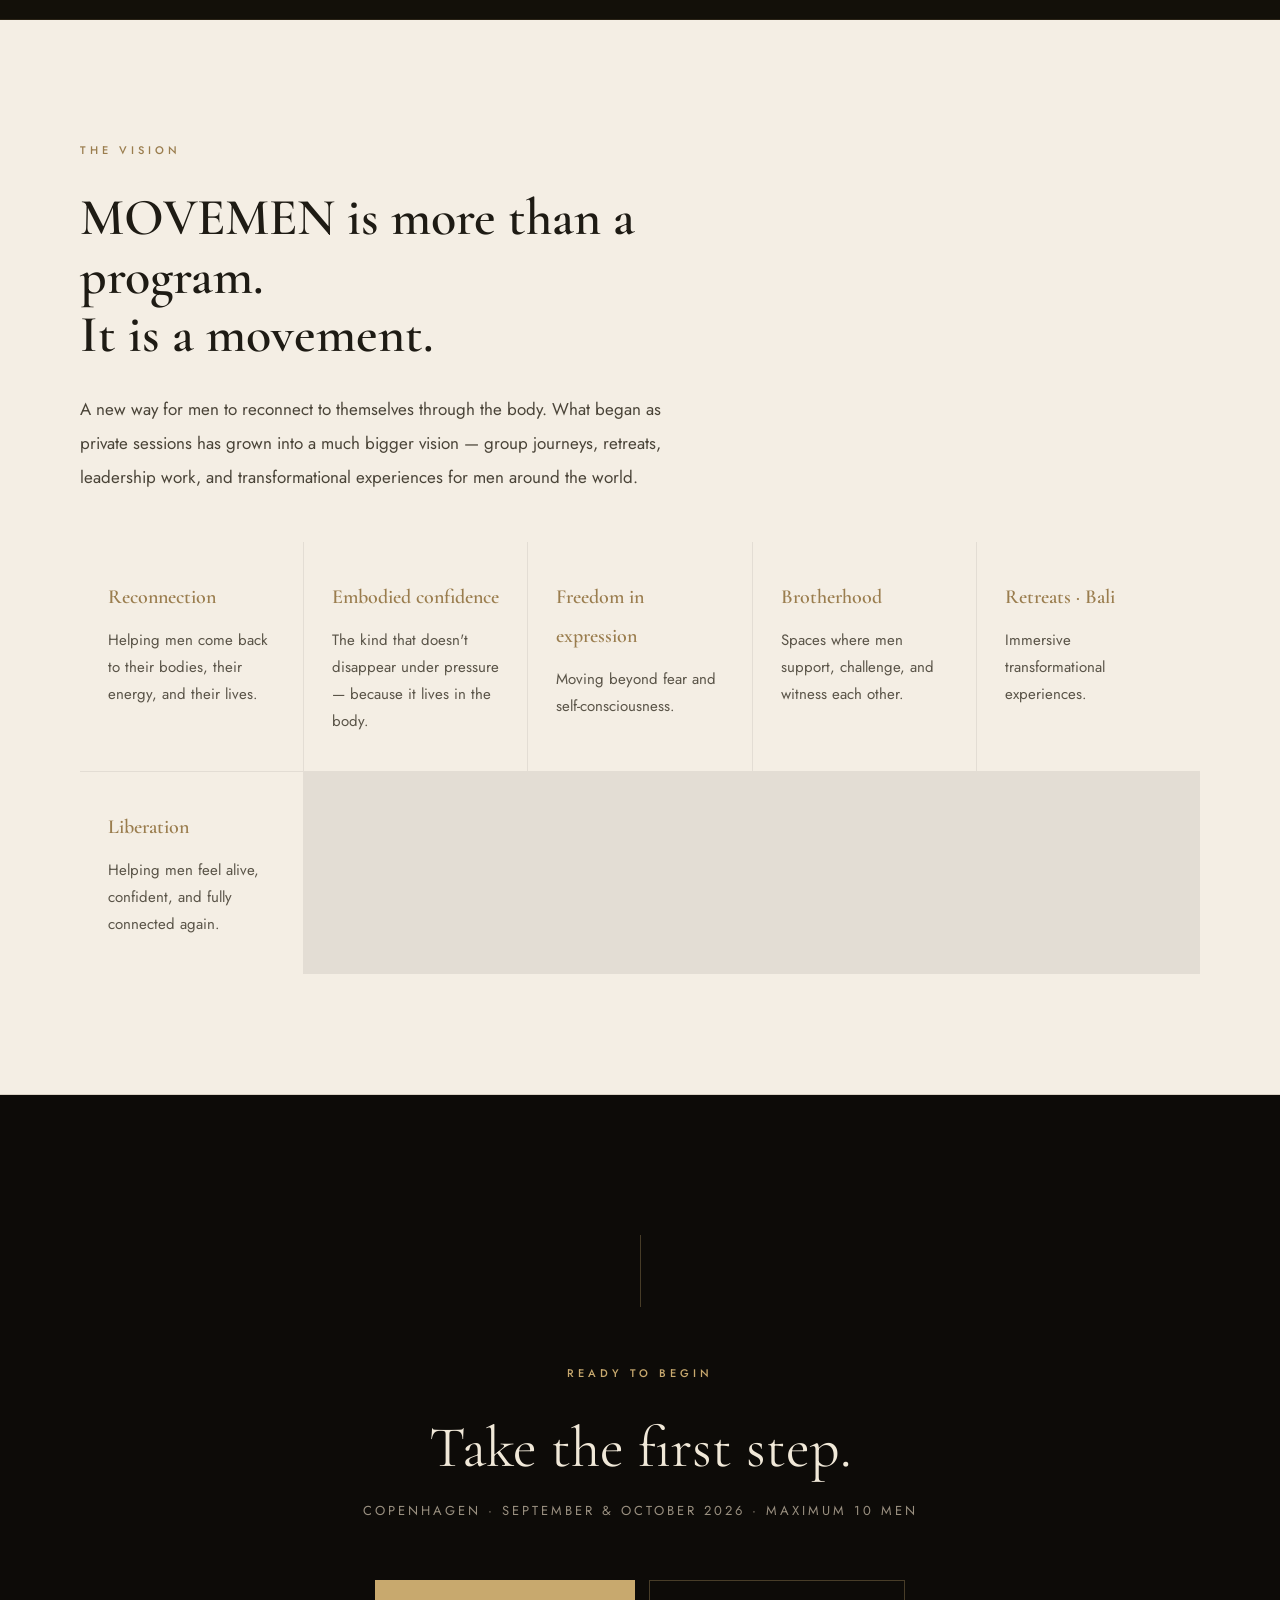
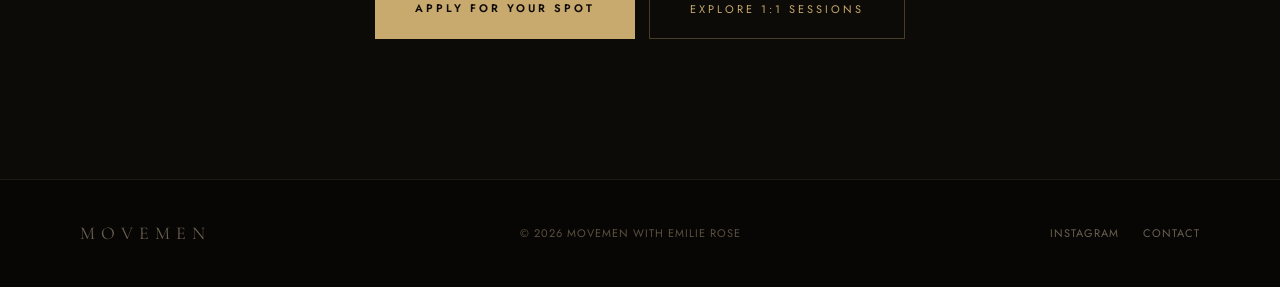
==== commit 6bb480a1: "Update dates to 2026, add waitlist popup, expand application form, add favicon + OG tags - All dates" ====
--- a/about.html
+++ b/about.html
@@ -5,6 +5,13 @@
 <meta name="viewport" content="width=device-width, initial-scale=1.0">
 <title>About Emilie Rose — MOVEMEN</title>
 <meta name="description" content="Emilie Rose — movement teacher, founder of MOVEMEN. 15+ years of experience, 3 years working specifically with men.">
+<meta property="og:title" content="About Emilie Rose — MOVEMEN">
+<meta property="og:description" content="Movement teacher and founder of MOVEMEN. 15+ years teaching movement. Copenhagen-based, working internationally.">
+<meta property="og:type" content="website">
+<meta property="og:url" content="https://movemen.dk/about.html">
+<meta property="og:image" content="https://movemen.dk/og-image.jpg">
+<meta name="twitter:card" content="summary_large_image">
+<link rel="icon" href="favicon.svg" type="image/svg+xml">
 <link rel="preconnect" href="https://fonts.googleapis.com">
 <link rel="preconnect" href="https://fonts.gstatic.com" crossorigin>
 <link href="https://fonts.googleapis.com/css2?family=Cormorant+Garamond:ital,wght@0,300;0,400;0,600;0,700;1,300;1,400;1,600&family=Jost:wght@200;300;400;500;600&display=swap" rel="stylesheet">
@@ -152,7 +159,7 @@
   <div class="final-rule"></div>
   <span class="lbl" style="text-align:center;display:block;margin-bottom:28px">Ready to begin</span>
   <div class="final-h">Take the first step.</div>
-  <p class="final-sub">Copenhagen · September & October 2025 · Maximum 10 men</p>
+  <p class="final-sub">Copenhagen · September & October 2026 · Maximum 10 men</p>
   <div style="display:flex;gap:14px;justify-content:center;flex-wrap:wrap">
     <a href="index.html#apply" class="btn-g">Apply for your spot</a>
     <a href="index.html#one-to-one" class="btn-o">Explore 1:1 sessions</a>
@@ -161,7 +168,7 @@
 
 <footer>
   <div class="footer-logo">MOVEMEN</div>
-  <div class="footer-copy">© 2025 MOVEMEN with Emilie Rose</div>
+  <div class="footer-copy">© 2026 MOVEMEN with Emilie Rose</div>
   <div class="footer-links">
     <a href="https://instagram.com" target="_blank">Instagram</a>
     <a href="mailto:hello@movemen.dk">Contact</a>
--- a/css/style.css
+++ b/css/style.css
@@ -2,342 +2,446 @@
 /* ─── RESET & ROOT ─────────────────────────────────────── */
 *, *::before, *::after { box-sizing: border-box; margin: 0; padding: 0; }
 :root {
-  --black:   #080808;
-  --black2:  #0F0F0F;
-  --black3:  #141414;
+  /* Warm near-black — not pure black, has depth */
+  --black:   #0D0B08;
+  --black2:  #131009;
+  --black3:  #1C1A12;
+
+  /* Gold */
   --gold:    #C8A96E;
-  --gold-d:  #C8A96E25;
-  --gold-m:  #C8A96E55;
-  --gold-dk: #9a7d4e;
-  --white:   #FFFFFF;
-  --cream:   #F7F3EE;
-  --cream2:  #EDE8E0;
-  --dark:    #1A1A1A;
-  --mid:     #999;
-  --light:   #bbb;
+  --gold-d:  #C8A96E20;
+  --gold-m:  #C8A96E50;
+  --gold-dk: #9A7D4E;
+
+  /* Warm off-white & cream */
+  --white:   #F0E8D8;
+  --cream:   #F4EEE4;
+  --cream2:  #EBE4D8;
+
+  /* Text on light backgrounds */
+  --dark:    #1E1B14;
+
+  /* Legacy — kept for any stray references */
+  --mid:     #9A9080;
+  --light:   #C8BFA8;
+
   --serif:   'Cormorant Garamond', serif;
   --sans:    'Jost', sans-serif;
 }
+
 html { scroll-behavior: smooth; }
+
 body {
   background: var(--black);
   color: var(--white);
   font-family: var(--sans);
-  font-weight: 300;
-  line-height: 2;
+  font-weight: 400;
+  line-height: 1.95;
   font-size: 17px;
   -webkit-font-smoothing: antialiased;
   overflow-x: hidden;
 }
+
 a { text-decoration: none; color: inherit; }
 img { display: block; max-width: 100%; }
 
-/* ─── UTILITIES ────────────────────────────────────────── */
+/* ─── LABELS ────────────────────────────────────────────── */
 .lbl {
-  font-size: 10px; letter-spacing: 4px; color: var(--gold);
-  text-transform: uppercase; margin-bottom: 24px; display: block; font-weight: 400;
+  font-size: 11px; letter-spacing: 4px; color: var(--gold);
+  text-transform: uppercase; margin-bottom: 28px; display: block; font-weight: 500;
 }
 .lbl-dk {
-  font-size: 10px; letter-spacing: 4px; color: var(--gold-dk);
-  text-transform: uppercase; margin-bottom: 24px; display: block; font-weight: 400;
-}
-.serif-xl { font-family: var(--serif); font-size: 64px; font-weight: 600; line-height: 1.1; color: var(--white); }
-.serif-lg { font-family: var(--serif); font-size: 48px; font-weight: 600; line-height: 1.15; color: var(--white); }
-.serif-lg-dk { font-family: var(--serif); font-size: 48px; font-weight: 600; line-height: 1.15; color: var(--dark); }
-.serif-md { font-family: var(--serif); font-size: 28px; font-weight: 600; line-height: 1.4; color: var(--white); }
-.gi  { color: var(--gold); }
+  font-size: 11px; letter-spacing: 4px; color: var(--gold-dk);
+  text-transform: uppercase; margin-bottom: 28px; display: block; font-weight: 500;
+}
+
+/* ─── HEADINGS ──────────────────────────────────────────── */
+.serif-xl  { font-family: var(--serif); font-size: 72px;  font-weight: 600; line-height: 1.08; color: var(--white); }
+.serif-lg  { font-family: var(--serif); font-size: 52px;  font-weight: 600; line-height: 1.12; color: var(--white); }
+.serif-lg-dk { font-family: var(--serif); font-size: 52px; font-weight: 600; line-height: 1.12; color: var(--dark); }
+.serif-md  { font-family: var(--serif); font-size: 30px;  font-weight: 600; line-height: 1.4;  color: var(--white); }
+
+/* ─── ACCENTS ───────────────────────────────────────────── */
+.gi    { color: var(--gold); }
 .gi-dk { color: var(--gold-dk); }
-.body { font-size: 16px; color: #bbb; line-height: 2; font-weight: 300; margin-bottom: 20px; max-width: 640px; }
-.body-b { font-size: 16px; color: #ccc; line-height: 2; font-weight: 300; margin-bottom: 18px; }
-.body-dk { font-size: 16px; color: #444; line-height: 2; font-weight: 300; margin-bottom: 18px; }
-.gl { width: 36px; height: 1px; background: var(--gold); margin: 32px 0; display: block; }
-.gl-dk { width: 36px; height: 1px; background: var(--gold-dk); margin: 32px 0; display: block; }
-.gl-c { width: 36px; height: 1px; background: var(--gold); margin: 28px auto; display: block; }
-
-/* ─── BUTTONS ──────────────────────────────────────────── */
+.gl    { width: 40px; height: 1px; background: var(--gold);    margin: 40px 0;  display: block; }
+.gl-dk { width: 40px; height: 1px; background: var(--gold-dk); margin: 40px 0;  display: block; }
+.gl-c  { width: 40px; height: 1px; background: var(--gold);    margin: 32px auto; display: block; }
+
+/* ─── BODY TEXT ─────────────────────────────────────────── */
+/* Dark bg — warm light grey, highly legible */
+.body    { font-size: 17px; color: #C8BFA8; line-height: 2; font-weight: 400; margin-bottom: 22px; max-width: 620px; }
+.body-b  { font-size: 17px; color: #D8D0BC; line-height: 2; font-weight: 400; margin-bottom: 20px; }
+/* Light bg — proper dark for cream sections */
+.body-dk { font-size: 17px; color: #4A4438; line-height: 2; font-weight: 400; margin-bottom: 20px; }
+
+/* ─── BUTTONS ───────────────────────────────────────────── */
 .btn-g {
-  display: inline-block; background: var(--gold); color: var(--black);
-  font-size: 10px; letter-spacing: 3px; text-transform: uppercase; font-weight: 600;
-  padding: 16px 36px; transition: opacity .2s;
-}
-.btn-g:hover { opacity: .85; }
+  display: inline-block; background: var(--gold); color: #0D0B08;
+  font-size: 11px; letter-spacing: 3px; text-transform: uppercase; font-weight: 600;
+  padding: 18px 40px; transition: opacity .2s; cursor: pointer; border: none;
+}
+.btn-g:hover { opacity: .82; }
 .btn-o {
   display: inline-block; border: 1px solid var(--gold-m); color: var(--gold);
-  font-size: 10px; letter-spacing: 3px; text-transform: uppercase;
-  padding: 16px 36px; transition: border-color .2s;
+  font-size: 11px; letter-spacing: 3px; text-transform: uppercase;
+  padding: 18px 40px; transition: border-color .2s, color .2s;
 }
 .btn-o:hover { border-color: var(--gold); }
 .btn-o-dk {
   display: inline-block; border: 1px solid var(--gold-dk); color: var(--gold-dk);
-  font-size: 10px; letter-spacing: 3px; text-transform: uppercase;
-  padding: 14px 32px; transition: opacity .2s;
+  font-size: 11px; letter-spacing: 3px; text-transform: uppercase;
+  padding: 16px 36px; transition: opacity .2s;
 }
 .btn-o-dk:hover { opacity: .7; }
 
-/* ─── SECTIONS ─────────────────────────────────────────── */
-.sec     { padding: 112px 80px; background: var(--black);  border-bottom: 1px solid var(--gold-d); }
-.sec-off { padding: 112px 80px; background: var(--black2); border-bottom: 1px solid var(--gold-d); }
-.sec-lt  { padding: 112px 80px; background: var(--cream);  border-bottom: 1px solid #ddd4c5; }
-.sec-lt2 { padding: 112px 80px; background: var(--cream2); border-bottom: 1px solid #ddd4c5; }
-
-/* ─── LAYOUTS ──────────────────────────────────────────── */
-.two-col { display: grid; grid-template-columns: 1fr 1fr; gap: 72px; align-items: start; }
+/* ─── SECTIONS ──────────────────────────────────────────── */
+.sec     { padding: 120px 80px; background: var(--black);  border-bottom: 1px solid var(--gold-d); }
+.sec-off { padding: 120px 80px; background: var(--black2); border-bottom: 1px solid var(--gold-d); }
+.sec-lt  { padding: 120px 80px; background: var(--cream);  border-bottom: 1px solid #D8D0C4; }
+.sec-lt2 { padding: 120px 80px; background: var(--cream2); border-bottom: 1px solid #D0C8BC; }
+
+/* ─── LAYOUT ────────────────────────────────────────────── */
+.two-col      { display: grid; grid-template-columns: 1fr 1fr; gap: 80px; align-items: start; }
 .two-col-auto { display: grid; grid-template-columns: repeat(auto-fit, minmax(280px, 1fr)); gap: 1px; background: var(--gold-d); }
 .three-col-auto { display: grid; grid-template-columns: repeat(auto-fit, minmax(220px, 1fr)); gap: 1px; background: var(--gold-d); }
 
-/* ─── CELLS ────────────────────────────────────────────── */
-.cell-b  { background: var(--black);  padding: 36px 28px; }
-.cell-o  { background: var(--black2); padding: 36px 28px; }
-.cell-lt { background: var(--cream);  padding: 36px 28px; }
-.cell-l2 { background: var(--cream2); padding: 36px 28px; }
-
-/* ─── NAV ──────────────────────────────────────────────── */
+/* ─── CELLS ─────────────────────────────────────────────── */
+.cell-b  { background: var(--black);  padding: 40px 32px; }
+.cell-o  { background: var(--black2); padding: 40px 32px; }
+.cell-lt { background: var(--cream);  padding: 40px 32px; }
+.cell-l2 { background: var(--cream2); padding: 40px 32px; }
+
+/* ─── NAV ───────────────────────────────────────────────── */
 nav {
   position: sticky; top: 0; z-index: 100;
-  background: rgba(8,8,8,.98); backdrop-filter: blur(20px);
+  background: rgba(13,11,8,.97); backdrop-filter: blur(20px);
   border-bottom: 1px solid var(--gold-m);
-  padding: 20px 72px; display: flex; justify-content: space-between; align-items: center;
+  padding: 22px 80px; display: flex; justify-content: space-between; align-items: center;
 }
 .nav-logo { font-family: var(--serif); font-size: 22px; font-weight: 700; letter-spacing: 7px; color: var(--white); }
-.nav-links { display: flex; gap: 36px; }
-.nav-links a { font-size: 10px; letter-spacing: 3px; color: #d0c8bc; text-transform: uppercase; transition: color .2s; font-weight: 400; }
+.nav-links { display: flex; gap: 40px; }
+.nav-links a {
+  font-size: 11px; letter-spacing: 3px; color: #C8BFA8;
+  text-transform: uppercase; transition: color .2s; font-weight: 400;
+}
 .nav-links a:hover { color: var(--gold); }
 .nav-cta {
-  font-size: 10px; letter-spacing: 2px; color: var(--black);
+  font-size: 11px; letter-spacing: 2px; color: #0D0B08;
   background: var(--gold); text-transform: uppercase; font-weight: 600;
-  padding: 11px 24px; transition: opacity .2s;
+  padding: 12px 26px; transition: opacity .2s;
 }
 .nav-cta:hover { opacity: .85; }
 
-/* ─── HERO ─────────────────────────────────────────────── */
+/* ─── HERO ──────────────────────────────────────────────── */
 .hero {
   min-height: 96vh; display: flex; flex-direction: column;
   align-items: center; justify-content: center; text-align: center;
-  padding: 120px 72px 96px; background: var(--black); position: relative; overflow: hidden;
+  padding: 130px 80px 100px; background: var(--black); position: relative; overflow: hidden;
 }
 .hero::before {
   content: ''; position: absolute; inset: 0;
-  background: radial-gradient(ellipse 60% 55% at 50% 55%, rgba(200,169,110,.07) 0%, transparent 70%);
+  background: radial-gradient(ellipse 55% 50% at 50% 55%, rgba(200,169,110,.08) 0%, transparent 70%);
   pointer-events: none;
 }
-.hero-eyebrow { font-size: 11px; letter-spacing: 5px; color: var(--gold); text-transform: uppercase; margin-bottom: 28px; font-weight: 400; }
+.hero-eyebrow {
+  font-size: 12px; letter-spacing: 6px; color: var(--gold);
+  text-transform: uppercase; margin-bottom: 32px; font-weight: 500;
+}
 .hero-title {
-  font-family: var(--serif); font-size: 88px; font-weight: 700;
-  letter-spacing: 8px; color: var(--white); line-height: 1; margin-bottom: 16px;
+  font-family: var(--serif); font-size: 100px; font-weight: 700;
+  letter-spacing: 10px; color: var(--white); line-height: 1; margin-bottom: 16px;
 }
 .hero-sub {
-  font-family: var(--serif); font-size: 28px; color: var(--gold); margin-bottom: 36px; font-weight: 300; letter-spacing: 1px;
+  font-family: var(--serif); font-size: 28px; color: var(--gold);
+  margin-bottom: 40px; font-weight: 300; letter-spacing: 2px;
 }
 .hero-body {
-  font-size: 16px; color: #aaa; max-width: 460px;
-  margin: 0 auto 52px; line-height: 2; font-weight: 300;
-}
-.hero-ctas { display: flex; gap: 14px; justify-content: center; flex-wrap: wrap; }
+  font-size: 17px; color: #C8BFA8; max-width: 460px;
+  margin: 0 auto 56px; line-height: 2; font-weight: 400;
+}
+.hero-ctas { display: flex; gap: 16px; justify-content: center; flex-wrap: wrap; }
 .hero-stats {
-  display: flex; justify-content: center; margin-top: 80px;
-  border-top: 1px solid var(--gold-d); padding-top: 52px;
-}
-.hstat { text-align: center; padding: 0 52px; border-right: 1px solid var(--gold-d); }
+  display: flex; justify-content: center; margin-top: 88px;
+  border-top: 1px solid var(--gold-d); padding-top: 56px;
+}
+.hstat { text-align: center; padding: 0 56px; border-right: 1px solid var(--gold-d); }
 .hstat:last-child { border-right: none; }
-.hstat-n { font-family: var(--serif); font-size: 44px; color: var(--gold); line-height: 1; font-weight: 600; }
-.hstat-l { font-size: 11px; letter-spacing: 3px; color: #b0a89a; text-transform: uppercase; margin-top: 14px; font-weight: 400; }
-
-/* ─── FOR THE MAN WHO ──────────────────────────────────── */
-.man-grid { display: grid; grid-template-columns: 1fr 1fr; gap: 1px; background: rgba(0,0,0,.09); margin-top: 36px; }
-.man-cell { padding: 36px 32px; }
+.hstat-n { font-family: var(--serif); font-size: 48px; color: var(--gold); line-height: 1; font-weight: 600; }
+.hstat-l { font-size: 12px; letter-spacing: 3px; color: #C8BFA8; text-transform: uppercase; margin-top: 14px; font-weight: 400; }
+
+/* ─── FOR THE MAN WHO ───────────────────────────────────── */
+.man-grid { display: grid; grid-template-columns: 1fr 1fr; gap: 1px; background: rgba(0,0,0,.06); margin-top: 40px; }
+.man-cell { padding: 40px 36px; }
 .man-cell:first-child { background: var(--cream); }
 .man-cell:last-child  { background: var(--cream2); }
 .man-list { list-style: none; }
 .man-list li {
-  display: flex; gap: 14px; align-items: flex-start;
-  font-size: 16px; color: #444; padding: 13px 0;
-  border-bottom: 1px solid rgba(0,0,0,.07); font-weight: 300; line-height: 1.7;
+  display: flex; gap: 16px; align-items: flex-start;
+  font-size: 17px; color: #4A4438; padding: 15px 0;
+  border-bottom: 1px solid rgba(0,0,0,.07); font-weight: 400; line-height: 1.7;
 }
 .man-list li:last-child { border-bottom: none; }
-.man-dash { color: var(--gold-dk); flex-shrink: 0; font-size: 17px; margin-top: 1px; }
-
-/* ─── VITALITY HEADLINE ─────────────────────────────────── */
-.vitality-headline {
-  text-align: center; padding: 80px 72px;
-  border-top: 1px solid rgba(0,0,0,.1);
-  margin-top: 56px;
-}
-.vitality-headline .vit-label {
-  font-size: 10px; letter-spacing: 5px; color: var(--gold-dk);
-  text-transform: uppercase; display: block; margin-bottom: 16px; font-weight: 400;
-}
-.vitality-headline .vit-word {
-  font-family: var(--serif); font-size: 72px; color: var(--dark);
-  line-height: 1; font-weight: 600; letter-spacing: 2px;
-}
-
-/* ─── TRUTH ────────────────────────────────────────────── */
+.man-dash { color: var(--gold-dk); flex-shrink: 0; font-size: 18px; margin-top: 1px; }
+
+/* ─── QUOTE BLOCKS ──────────────────────────────────────── */
 .qblock {
-  border-left: 3px solid var(--gold); padding: 36px 44px;
+  border-left: 3px solid var(--gold); padding: 40px 48px;
   background: var(--black3); margin-bottom: 48px;
 }
 .qblock p { font-family: var(--serif); font-size: 26px; color: var(--white); line-height: 1.9; font-weight: 400; }
 .qblock-lt {
-  border-left: 3px solid var(--gold-dk); padding: 32px 40px;
-  background: rgba(0,0,0,.04); margin: 28px 0;
-}
-.qblock-lt p { font-family: var(--serif); font-size: 20px; color: var(--dark); line-height: 1.8; }
-.truth-closing p { font-size: 17px; color: #ccc; line-height: 2.1; margin-bottom: 18px; }
-.truth-alive { font-family: var(--serif); font-size: 36px; color: var(--white); line-height: 1.5; margin-top: 16px; }
+  border-left: 3px solid var(--gold-dk); padding: 36px 44px;
+  background: rgba(0,0,0,.05); margin: 32px 0;
+}
+.qblock-lt p { font-family: var(--serif); font-size: 22px; color: var(--dark); line-height: 1.8; font-weight: 400; }
+
+/* ─── TRUTH ─────────────────────────────────────────────── */
+.truth-closing p { font-size: 18px; color: #D8D0BC; line-height: 2; margin-bottom: 20px; }
+.truth-alive { font-family: var(--serif); font-size: 40px; color: var(--white); line-height: 1.45; margin-top: 20px; font-weight: 600; }
 .truth-alive span { color: var(--gold); }
 
-/* ─── IMAGINE ──────────────────────────────────────────── */
+/* ─── IMAGINE / PILLS ───────────────────────────────────── */
 .imagine-box {
-  background: var(--dark); border: 1px solid var(--gold-d);
-  padding: 64px 56px; margin-top: 36px; text-align: center;
-}
-.imagine-pills { display: flex; flex-wrap: wrap; justify-content: center; gap: 10px; margin-top: 28px; }
+  background: var(--black3); border: 1px solid var(--gold-d);
+  padding: 72px 64px; margin-top: 48px; text-align: center;
+}
+.imagine-pills { display: flex; flex-wrap: wrap; justify-content: center; gap: 12px; margin-top: 32px; }
 .pill {
-  font-size: 9px; letter-spacing: 3px; color: var(--gold);
-  text-transform: uppercase; border: 1px solid var(--gold-d); padding: 9px 18px;
-}
-.freedom-lines { margin-top: 48px; }
+  font-size: 11px; letter-spacing: 3px; color: var(--gold);
+  text-transform: uppercase; border: 1px solid var(--gold-d); padding: 10px 20px; font-weight: 400;
+}
+.freedom-lines { margin-top: 56px; }
 .freedom-lines p {
-  font-size: 17px; color: #555; line-height: 1;
-  padding: 15px 0; border-bottom: 1px solid rgba(0,0,0,.08); font-weight: 300;
-}
-.freedom-lines p:first-child { padding-top: 0; }
+  font-size: 18px; color: #5A5448; line-height: 1;
+  padding: 18px 0; border-bottom: 1px solid rgba(0,0,0,.08); font-weight: 400;
+}
 .freedom-lines p:last-child { border-bottom: none; }
-.freedom-lines p span { color: var(--gold-dk); font-weight: 400; }
-.vitality-line {
-  margin-top: 52px; padding-top: 48px; border-top: 1px solid rgba(0,0,0,.1);
-  display: flex; align-items: baseline; gap: 20px;
-}
-.vitality-lbl { font-size: 10px; letter-spacing: 3px; color: var(--gold-dk); text-transform: uppercase; white-space: nowrap; padding-top: 4px; }
-.vitality-txt { font-family: var(--serif); font-size: 48px; color: var(--dark); line-height: 1.1; }
-
-/* ─── PROGRAM ──────────────────────────────────────────── */
+.freedom-lines p span { color: var(--gold-dk); font-weight: 500; }
+
+/* ─── PROGRAM ───────────────────────────────────────────── */
 .incl-list { list-style: none; }
 .incl-list li {
-  display: flex; align-items: flex-start; gap: 18px;
-  padding: 15px 0; border-bottom: 1px solid rgba(255,255,255,.06);
-  font-size: 15px; color: #bbb; font-weight: 300; line-height: 1.6;
+  display: flex; align-items: flex-start; gap: 20px;
+  padding: 18px 0; border-bottom: 1px solid rgba(255,255,255,.07);
+  font-size: 17px; color: #C8BFA8; font-weight: 400; line-height: 1.7;
 }
 .incl-list li:last-child { border-bottom: none; }
-.incl-dash { color: var(--gold); font-size: 20px; line-height: 1; flex-shrink: 0; margin-top: 1px; }
-.invest { display: flex; gap: 44px; align-items: flex-start; margin-top: 40px; padding-top: 36px; border-top: 1px solid var(--gold-d); }
-.invest-price { font-family: var(--serif); font-size: 32px; color: var(--gold); font-weight: 600; line-height: 1; }
-.invest-lbl { font-size: 11px; letter-spacing: 2px; color: #aaa; text-transform: uppercase; margin-top: 8px; }
-.invest-det { border-left: 1px solid var(--gold-d); padding-left: 40px; }
-.invest-det p { font-size: 15px; color: #aaa; line-height: 2.3; }
+.incl-dash { color: var(--gold); font-size: 20px; line-height: 1; flex-shrink: 0; margin-top: 2px; }
+
+.invest { display: flex; gap: 48px; align-items: flex-start; margin-top: 44px; padding-top: 40px; border-top: 1px solid var(--gold-d); }
+.invest-price { font-family: var(--serif); font-size: 36px; color: var(--gold); font-weight: 600; line-height: 1; }
+.invest-lbl { font-size: 11px; letter-spacing: 2px; color: #9A9080; text-transform: uppercase; margin-top: 10px; font-weight: 400; }
+.invest-det { border-left: 1px solid var(--gold-d); padding-left: 44px; }
+.invest-det p { font-size: 16px; color: #C8BFA8; line-height: 2.2; font-weight: 400; }
+
+/* "What we work with" grid */
 .wwww-grid { display: grid; grid-template-columns: 1fr 1fr; gap: 1px; background: var(--gold-d); }
-.wwww-cell { background: var(--black2); padding: 24px 22px; transition: background .2s; }
+.wwww-cell { background: var(--black2); padding: 28px 26px; transition: background .2s; }
 .wwww-cell:hover { background: var(--black3); }
-.wwww-t { font-size: 10px; letter-spacing: 2px; color: var(--gold); text-transform: uppercase; font-weight: 500; margin-bottom: 8px; }
-.wwww-b { font-size: 14px; color: #999; line-height: 1.7; }
-
-/* ─── WEEKS ────────────────────────────────────────────── */
-.week { padding: 22px 0; border-bottom: 1px solid var(--gold-d); }
+.wwww-t { font-size: 12px; letter-spacing: 2px; color: var(--gold); text-transform: uppercase; font-weight: 500; margin-bottom: 8px; }
+.wwww-b { font-size: 15px; color: #C8BFA8; line-height: 1.7; font-weight: 400; }
+
+/* ─── WEEKS ─────────────────────────────────────────────── */
+.week { padding: 28px 0; border-bottom: 1px solid var(--gold-d); }
 .week:last-child { border-bottom: none; }
-.wk-n { font-size: 10px; letter-spacing: 3px; color: var(--gold); text-transform: uppercase; margin-bottom: 8px; }
-.wk-t { font-family: var(--serif); font-size: 21px; color: var(--white); margin-bottom: 8px; font-weight: 600; }
-.wk-d { font-size: 14px; color: #999; line-height: 1.8; }
-
-/* ─── BROTHERHOOD ──────────────────────────────────────── */
-.bro-stats { display: grid; grid-template-columns: 1fr 1fr; gap: 1px; background: rgba(0,0,0,.1); }
-.bro-stat { text-align: center; padding: 44px 24px; }
+.wk-n { font-size: 11px; letter-spacing: 3px; color: var(--gold); text-transform: uppercase; margin-bottom: 8px; font-weight: 500; }
+.wk-t { font-family: var(--serif); font-size: 22px; color: var(--white); margin-bottom: 8px; font-weight: 600; }
+.wk-d { font-size: 15px; color: #C8BFA8; line-height: 1.8; font-weight: 400; }
+
+/* ─── BROTHERHOOD ───────────────────────────────────────── */
+.bro-stats { display: grid; grid-template-columns: 1fr 1fr; gap: 1px; background: rgba(0,0,0,.08); }
+.bro-stat { text-align: center; padding: 52px 28px; }
 .bro-stat:first-child { background: var(--cream); }
 .bro-stat:last-child  { background: var(--cream2); }
-.bro-n { font-family: var(--serif); font-size: 52px; color: var(--gold-dk); line-height: 1; font-weight: 600; }
-.bro-l { font-size: 11px; letter-spacing: 2px; color: #888; text-transform: uppercase; margin-top: 12px; }
-.bro-quote { background: var(--cream2); padding: 36px 32px; margin-top: 1px; }
-.bro-quote p { font-family: var(--serif); font-size: 21px; color: var(--dark); line-height: 1.8; }
-
-/* ─── VISION ───────────────────────────────────────────── */
-.vis-grid { display: grid; grid-template-columns: repeat(auto-fit, minmax(180px,1fr)); gap: 1px; background: rgba(0,0,0,.09); margin-top: 32px; }
-.vi { background: var(--cream); padding: 28px 22px; }
-.vi-t { font-family: var(--serif); font-size: 18px; color: var(--gold-dk); margin-bottom: 8px; font-weight: 600; }
-.vi-b { font-size: 14px; color: #555; line-height: 1.8; }
-
-/* ─── EXECUTIVE ────────────────────────────────────────── */
+.bro-n { font-family: var(--serif); font-size: 60px; color: var(--gold-dk); line-height: 1; font-weight: 600; }
+.bro-l { font-size: 12px; letter-spacing: 3px; color: #7A7060; text-transform: uppercase; margin-top: 14px; font-weight: 400; }
+.bro-quote { background: var(--cream2); padding: 40px 36px; margin-top: 1px; }
+.bro-quote p { font-family: var(--serif); font-size: 24px; color: var(--dark); line-height: 1.8; font-weight: 400; }
+
+/* ─── VISION ────────────────────────────────────────────── */
+.vis-grid { display: grid; grid-template-columns: repeat(auto-fit, minmax(200px,1fr)); gap: 1px; background: rgba(0,0,0,.07); margin-top: 40px; }
+.vi { background: var(--cream); padding: 36px 28px; }
+.vi-t { font-family: var(--serif); font-size: 20px; color: var(--gold-dk); margin-bottom: 10px; font-weight: 600; }
+.vi-b { font-size: 15px; color: #5A5448; line-height: 1.8; font-weight: 400; }
+
+/* ─── EXECUTIVE ─────────────────────────────────────────── */
 .exec-phil {
   background: var(--black3); border: 1px solid var(--gold-d);
-  padding: 40px 44px; margin: 32px 0;
-}
-.exec-phil .ep-q { font-family: var(--serif); font-size: 28px; color: var(--gold); margin-bottom: 18px; }
-.exec-phil p { font-size: 15px; color: #bbb; line-height: 2; margin-bottom: 12px; }
-.exec-phil .ep-close { font-family: var(--serif); font-size: 19px; color: var(--white); line-height: 1.7; margin-top: 8px; }
-.exec-card { background: var(--black); padding: 36px 28px; border-top: 2px solid var(--gold); }
-.ec-tag { font-size: 10px; letter-spacing: 3px; color: var(--gold); text-transform: uppercase; margin-bottom: 12px; display: block; }
-.ec-t { font-family: var(--serif); font-size: 24px; color: var(--white); margin-bottom: 12px; font-weight: 600; }
-.ec-b { font-size: 14px; color: #aaa; line-height: 1.9; }
-.ec-list { list-style: none; margin-top: 18px; }
-.ec-list li { font-size: 14px; color: #999; padding: 8px 0; border-bottom: 1px solid rgba(255,255,255,.06); display: flex; gap: 10px; }
+  padding: 48px 52px; margin: 36px 0;
+}
+.exec-phil .ep-q { font-family: var(--serif); font-size: 30px; color: var(--gold); margin-bottom: 20px; font-weight: 400; }
+.exec-phil p { font-size: 17px; color: #C8BFA8; line-height: 2; margin-bottom: 14px; font-weight: 400; }
+.exec-phil .ep-close { font-family: var(--serif); font-size: 22px; color: var(--white); line-height: 1.7; margin-top: 10px; font-weight: 400; }
+.exec-card { background: var(--black); padding: 40px 32px; border-top: 2px solid var(--gold); }
+.ec-tag { font-size: 11px; letter-spacing: 3px; color: var(--gold); text-transform: uppercase; margin-bottom: 14px; display: block; font-weight: 500; }
+.ec-t { font-family: var(--serif); font-size: 26px; color: var(--white); margin-bottom: 14px; font-weight: 600; }
+.ec-b { font-size: 16px; color: #C8BFA8; line-height: 1.9; font-weight: 400; }
+.ec-list { list-style: none; margin-top: 20px; }
+.ec-list li { font-size: 16px; color: #C8BFA8; padding: 9px 0; border-bottom: 1px solid rgba(255,255,255,.06); display: flex; gap: 12px; font-weight: 400; }
 .ec-list li:last-child { border-bottom: none; }
 
-/* ─── TESTIMONIALS ─────────────────────────────────────── */
-.t-grid { display: grid; grid-template-columns: repeat(auto-fit, minmax(260px,1fr)); gap: 1px; background: rgba(0,0,0,.1); margin-top: 44px; }
-.tc { background: var(--cream); padding: 36px 28px; }
-.tq { font-family: var(--serif); font-size: 17px; color: var(--dark); line-height: 1.9; margin-bottom: 20px; }
-.tn { font-size: 10px; letter-spacing: 2px; color: var(--gold-dk); text-transform: uppercase; font-weight: 500; }
-.tr { font-size: 13px; color: #888; margin-top: 5px; }
-
-/* ─── IS IT FOR YOU ────────────────────────────────────── */
-.rfy-grid { display: grid; grid-template-columns: 1fr 1fr; gap: 1px; background: var(--gold-d); margin-top: 32px; }
-.rfy-y { background: var(--black); padding: 40px 36px; }
-.rfy-n { background: var(--black2); padding: 40px 36px; }
-.rfy-y h3 { font-family: var(--serif); font-size: 22px; color: var(--white); margin-bottom: 22px; font-weight: 600; }
-.rfy-n h3 { font-family: var(--serif); font-size: 22px; color: #3a3a3a; margin-bottom: 22px; font-weight: 600; }
+/* ─── TESTIMONIALS ──────────────────────────────────────── */
+.t-grid { display: grid; grid-template-columns: repeat(auto-fit, minmax(280px,1fr)); gap: 1px; background: rgba(0,0,0,.08); margin-top: 52px; }
+.tc { background: var(--cream); padding: 44px 36px; }
+.tq { font-family: var(--serif); font-size: 18px; color: var(--dark); line-height: 1.9; margin-bottom: 24px; font-weight: 400; }
+.tn { font-size: 11px; letter-spacing: 2px; color: var(--gold-dk); text-transform: uppercase; font-weight: 500; }
+.tr { font-size: 13px; color: #7A7060; margin-top: 6px; font-weight: 400; }
+
+/* testimonial slider */
+.t-track-wrap { overflow: hidden; }
+.t-track { display: flex; transition: transform .45s cubic-bezier(.4,0,.2,1); }
+.t-slide { flex: 0 0 33.333%; padding: 0 16px; }
+.t-slide-inner { background: var(--cream); padding: 44px 36px; transition: opacity .3s; opacity: .55; }
+.t-slide-inner.active { opacity: 1; }
+.t-text { font-family: var(--serif); font-size: 18px; color: var(--dark); line-height: 1.9; margin-bottom: 28px; font-weight: 400; }
+.t-name { font-size: 11px; letter-spacing: 2px; color: var(--gold-dk); text-transform: uppercase; font-weight: 500; }
+.t-role { font-size: 13px; color: #7A7060; margin-top: 6px; }
+.t-dot { width: 6px; height: 6px; border-radius: 50%; background: var(--gold-d); cursor: pointer; transition: background .2s; }
+.t-dot.active { background: var(--gold); }
+.t-btn {
+  background: none; border: 1px solid var(--gold-d); color: var(--gold);
+  font-size: 18px; width: 44px; height: 44px; cursor: pointer;
+  display: flex; align-items: center; justify-content: center; transition: border-color .2s;
+}
+.t-btn:hover { border-color: var(--gold); }
+
+/* ─── IS IT FOR YOU ─────────────────────────────────────── */
+.rfy-grid { display: grid; grid-template-columns: 1fr 1fr; gap: 1px; background: var(--gold-d); margin-top: 36px; }
+.rfy-y { background: var(--black); padding: 48px 44px; }
+.rfy-n { background: var(--black2); padding: 48px 44px; }
+.rfy-y h3 { font-family: var(--serif); font-size: 24px; color: var(--white); margin-bottom: 28px; font-weight: 600; }
+.rfy-n h3 { font-family: var(--serif); font-size: 24px; color: #5A5448; margin-bottom: 28px; font-weight: 600; }
 .cl { list-style: none; }
-.cl li { display: flex; gap: 14px; font-size: 15px; color: #aaa; padding: 11px 0; border-bottom: 1px solid rgba(255,255,255,.05); font-weight: 300; line-height: 1.6; }
+.cl li {
+  display: flex; gap: 16px; font-size: 16px; color: #C8BFA8;
+  padding: 13px 0; border-bottom: 1px solid rgba(255,255,255,.06);
+  font-weight: 400; line-height: 1.7;
+}
 .cl li:last-child { border-bottom: none; }
-.cl-faded li { color: #444; }
-.cl-faded .dash { color: #333; }
+.cl-faded li { color: #5A5448; }
+.cl-faded .dash { color: #4A4030; }
 .dash { color: var(--gold); flex-shrink: 0; }
 
-/* ─── FAQ ──────────────────────────────────────────────── */
-.fq { padding: 28px 0; border-bottom: 1px solid var(--gold-d); }
+/* ─── FAQ ───────────────────────────────────────────────── */
+.fq { padding: 36px 0; border-bottom: 1px solid var(--gold-d); }
 .fq:last-child { border-bottom: none; }
-.fq-q { font-family: var(--serif); font-size: 21px; color: var(--white); margin-bottom: 12px; font-weight: 600; }
-.fq-a { font-size: 15px; color: #aaa; line-height: 2; }
-
-/* ─── 1:1 OFFER ────────────────────────────────────────── */
-.pkg-grid { display: grid; grid-template-columns: repeat(3,1fr); gap: 1px; background: var(--gold-d); margin-top: 36px; }
-.pkg { padding: 36px 28px; background: var(--black2); }
+.fq-q { font-family: var(--serif); font-size: 24px; color: var(--white); margin-bottom: 14px; font-weight: 600; }
+.fq-a { font-size: 16px; color: #C8BFA8; line-height: 2; font-weight: 400; }
+
+/* ─── 1:1 PACKAGES ──────────────────────────────────────── */
+.pkg-grid { display: grid; grid-template-columns: repeat(3,1fr); gap: 1px; background: var(--gold-d); margin-top: 40px; }
+.pkg { padding: 40px 32px; background: var(--black2); }
 .pkg.featured { background: var(--black); border-top: 2px solid var(--gold); }
-.pkg-tag { font-size: 10px; letter-spacing: 3px; color: var(--gold); text-transform: uppercase; margin-bottom: 14px; display: block; }
-.pkg-name { font-family: var(--serif); font-size: 26px; color: var(--white); margin-bottom: 10px; font-weight: 600; }
-.pkg-desc { font-size: 14px; color: #aaa; line-height: 1.9; margin-bottom: 20px; }
-.pkg-price { font-family: var(--serif); font-size: 30px; color: var(--gold); margin-bottom: 20px; font-weight: 600; }
-.pkg-cta { font-size: 10px; letter-spacing: 2px; color: var(--gold); text-transform: uppercase; border-bottom: 1px solid var(--gold-d); padding-bottom: 3px; }
-
-/* ─── PHOTO PLACEHOLDER ────────────────────────────────── */
+.pkg-tag { font-size: 11px; letter-spacing: 3px; color: var(--gold); text-transform: uppercase; margin-bottom: 16px; display: block; font-weight: 500; }
+.pkg-name { font-family: var(--serif); font-size: 28px; color: var(--white); margin-bottom: 12px; font-weight: 600; }
+.pkg-desc { font-size: 15px; color: #C8BFA8; line-height: 1.9; margin-bottom: 24px; font-weight: 400; }
+.pkg-price { font-family: var(--serif); font-size: 32px; color: var(--gold); margin-bottom: 24px; font-weight: 600; }
+.pkg-cta { font-size: 11px; letter-spacing: 2px; color: var(--gold); text-transform: uppercase; border-bottom: 1px solid var(--gold-d); padding-bottom: 4px; font-weight: 400; }
+
+/* ─── PHOTO PLACEHOLDER ─────────────────────────────────── */
 .photo {
-  background: #161616; border: 1px solid var(--gold-d);
+  background: #181510; border: 1px solid var(--gold-d);
   display: flex; align-items: center; justify-content: center;
   aspect-ratio: 3/4;
 }
-.photo p { font-family: var(--serif); font-size: 12px; color: var(--mid); text-align: center; padding: 20px; }
-
-/* ─── FINAL CTA ────────────────────────────────────────── */
-.final { background: var(--black); text-align: center; padding: 128px 72px; }
-.final-rule { width: 1px; height: 64px; background: var(--gold-m); margin: 0 auto 52px; }
-.final-h { font-family: var(--serif); font-size: 52px; line-height: 1.2; color: var(--white); margin-bottom: 12px; font-weight: 400; }
+.photo p { font-family: var(--serif); font-size: 14px; color: #6A6050; text-align: center; padding: 24px; line-height: 1.8; }
+
+/* ─── FINAL CTA ─────────────────────────────────────────── */
+.final { background: var(--black); text-align: center; padding: 140px 80px; }
+.final-rule { width: 1px; height: 72px; background: var(--gold-m); margin: 0 auto 56px; }
+.final-h { font-family: var(--serif); font-size: 58px; line-height: 1.2; color: var(--white); margin-bottom: 16px; font-weight: 400; }
 .final-h em { color: var(--gold); font-weight: 700; }
-.final-sub { font-size: 12px; color: #aaa; letter-spacing: 2px; margin-bottom: 52px; text-transform: uppercase; }
-.final-close { margin-top: 72px; border-top: 1px solid var(--gold-d); padding-top: 52px; }
-.final-close p { font-family: var(--serif); font-size: 30px; color: var(--white); line-height: 1.8; }
-
-/* ─── FOOTER ───────────────────────────────────────────── */
+.final-sub { font-size: 13px; color: #9A9080; letter-spacing: 3px; margin-bottom: 56px; text-transform: uppercase; font-weight: 400; }
+.final-close { margin-top: 80px; border-top: 1px solid var(--gold-d); padding-top: 56px; }
+.final-close p { font-family: var(--serif); font-size: 32px; color: var(--white); line-height: 1.8; font-weight: 400; }
+
+/* ─── FOOTER ────────────────────────────────────────────── */
 footer {
-  background: #040404; padding: 32px 72px;
+  background: #080604; padding: 36px 80px;
   display: flex; justify-content: space-between; align-items: center;
   border-top: 1px solid var(--gold-d);
 }
-.footer-logo { font-family: var(--serif); font-size: 18px; letter-spacing: 6px; color: #777; }
-.footer-copy { font-size: 11px; color: #666; letter-spacing: 1px; text-transform: uppercase; }
-.footer-links { font-size: 11px; color: #777; letter-spacing: 1px; text-transform: uppercase; display: flex; gap: 20px; }
+.footer-logo { font-family: var(--serif); font-size: 18px; letter-spacing: 6px; color: #6A6050; font-weight: 400; }
+.footer-copy { font-size: 11px; color: #5A5040; letter-spacing: 1px; text-transform: uppercase; font-weight: 400; }
+.footer-links { font-size: 11px; color: #6A6050; letter-spacing: 1px; text-transform: uppercase; display: flex; gap: 24px; font-weight: 400; }
 .footer-links a { transition: color .2s; }
 .footer-links a:hover { color: var(--gold); }
 
-/* ─── ANIMATIONS ───────────────────────────────────────── */
+/* ─── LANGUAGE SWITCHER ─────────────────────────────────── */
+.lang-switch {
+  position: fixed; bottom: 28px; right: 28px; z-index: 200;
+  font-size: 10px; letter-spacing: 3px; text-transform: uppercase;
+  background: var(--gold); color: #0D0B08; padding: 11px 18px;
+  font-weight: 600; transition: opacity .2s;
+}
+.lang-switch:hover { opacity: .85; }
+
+/* ─── SIGNUP POPUP ──────────────────────────────────────── */
+.popup-overlay {
+  display: none; position: fixed; inset: 0; z-index: 500;
+  background: rgba(0,0,0,.9); backdrop-filter: blur(12px);
+  align-items: center; justify-content: center;
+}
+.popup-overlay.open { display: flex; }
+.popup-box {
+  background: var(--black2); border: 1px solid var(--gold-d);
+  padding: 64px 56px; max-width: 500px; width: 92%; position: relative;
+  animation: fadeUp .35s ease both;
+}
+.popup-close {
+  position: absolute; top: 22px; right: 28px;
+  font-size: 20px; color: #6A6050; cursor: pointer;
+  background: none; border: none; font-family: var(--sans);
+  transition: color .2s; line-height: 1;
+}
+.popup-close:hover { color: var(--gold); }
+.popup-eyebrow {
+  font-size: 10px; letter-spacing: 4px; color: var(--gold);
+  text-transform: uppercase; display: block; margin-bottom: 18px; font-weight: 500;
+}
+.popup-title {
+  font-family: var(--serif); font-size: 36px; color: var(--white);
+  margin-bottom: 12px; font-weight: 600; line-height: 1.2;
+}
+.popup-sub { font-size: 14px; color: #9A9080; margin-bottom: 40px; line-height: 1.9; font-weight: 400; }
+.popup-field { margin-bottom: 20px; }
+.popup-field label {
+  display: block; font-size: 10px; letter-spacing: 3px;
+  color: var(--gold); text-transform: uppercase; margin-bottom: 10px; font-weight: 500;
+}
+.popup-field input,
+.popup-field select,
+.popup-field textarea {
+  width: 100%; background: var(--black3); border: 1px solid var(--gold-d);
+  color: var(--white); font-family: var(--sans); font-size: 15px; font-weight: 400;
+  padding: 16px 18px; outline: none; transition: border-color .2s; box-sizing: border-box;
+}
+.popup-field select { appearance: none; cursor: pointer; }
+.popup-field select option { background: var(--black3); color: var(--white); }
+.popup-field textarea { resize: vertical; min-height: 80px; }
+.popup-field input:focus,
+.popup-field select:focus,
+.popup-field textarea:focus { border-color: var(--gold-m); }
+.popup-field input::placeholder,
+.popup-field textarea::placeholder { color: #5A5040; }
+.popup-submit { width: 100%; margin-top: 10px; cursor: pointer; border: none; }
+.btn-waitlist {
+  display: inline-block; padding: 18px 36px;
+  font-size: 10px; letter-spacing: 4px; text-transform: uppercase; font-weight: 500;
+  color: var(--gold); border: 1px solid var(--gold-d); text-decoration: none;
+  transition: border-color .2s, color .2s;
+}
+.btn-waitlist:hover { border-color: var(--gold-m); color: var(--white); }
+.popup-note { font-size: 11px; color: #5A5040; margin-top: 18px; text-align: center; letter-spacing: 1px; font-weight: 400; }
+.popup-success { display: none; text-align: center; padding: 20px 0; }
+.popup-success-icon { font-family: var(--serif); font-size: 56px; color: var(--gold); margin-bottom: 24px; line-height: 1; }
+.popup-success h3 { font-family: var(--serif); font-size: 28px; color: var(--white); margin-bottom: 14px; font-weight: 400; }
+.popup-success p { font-size: 15px; color: #9A9080; line-height: 2; font-weight: 400; }
+
+/* ─── ANIMATIONS ────────────────────────────────────────── */
 @keyframes fadeUp {
-  from { opacity: 0; transform: translateY(24px); }
+  from { opacity: 0; transform: translateY(28px); }
   to   { opacity: 1; transform: translateY(0); }
 }
 .hero-eyebrow { animation: fadeUp .8s ease both; }
@@ -347,125 +451,28 @@
 .hero-ctas    { animation: fadeUp .9s .4s ease both; }
 .hero-stats   { animation: fadeUp .9s .5s ease both; }
 
-/* ─── RESPONSIVE ───────────────────────────────────────── */
+/* ─── RESPONSIVE ────────────────────────────────────────── */
+@media (max-width: 1024px) {
+  .sec, .sec-off, .sec-lt, .sec-lt2 { padding: 96px 48px; }
+  nav { padding: 18px 48px; }
+}
 @media (max-width: 900px) {
   .sec, .sec-off, .sec-lt, .sec-lt2 { padding: 80px 28px; }
   nav { padding: 16px 28px; }
   .nav-links { display: none; }
-  .hero { padding: 80px 32px 72px; }
-  .hero-title { font-size: 52px; letter-spacing: 4px; }
-  .hero-sub { font-size: 20px; }
-  .two-col { grid-template-columns: 1fr; gap: 48px; }
+  .hero { padding: 100px 28px 80px; }
+  .hero-title { font-size: 60px; letter-spacing: 6px; }
+  .hero-sub { font-size: 22px; }
+  .two-col { grid-template-columns: 1fr; gap: 52px; }
   .man-grid { grid-template-columns: 1fr; }
   .rfy-grid { grid-template-columns: 1fr; }
   .pkg-grid { grid-template-columns: 1fr; }
   .hero-stats { flex-wrap: wrap; }
-  .hstat { border-right: none; border-bottom: 1px solid var(--gold-d); padding: 20px 32px; width: 50%; }
-  .final { padding: 80px 32px; }
-  .final-h { font-size: 36px; }
-  footer { flex-direction: column; gap: 16px; text-align: center; padding: 32px; }
-}
-
-
-
-.t-carousel-outer { overflow:hidden; }
-.t-track { display:flex; transition:transform .5s cubic-bezier(.4,0,.2,1); }
-.t-slide { min-width:calc(100% / 3); padding:0 24px; }
-.t-slide-inner {
-  background:var(--black2); border-top:2px solid var(--gold-d);
-  padding:40px 36px; height:100%;
-  transition:border-color .3s, background .3s;
-}
-.t-slide-inner.active {
-  border-top-color:var(--gold); background:var(--black3);
-}
-.t-num {
-  font-size:10px; letter-spacing:3px; color:var(--gold);
-  text-transform:uppercase; margin-bottom:24px; font-weight:500;
-}
-.t-text {
-  font-family:var(--serif); font-size:18px; color:#ccc;
-  line-height:1.9; margin-bottom:28px; font-weight:400;
-}
-.t-author {
-  font-size:10px; letter-spacing:2px; color:var(--gold);
-  text-transform:uppercase; font-weight:500; display:flex;
-  flex-direction:column; gap:4px;
-}
-.t-author span { color:var(--mid); font-size:11px; letter-spacing:1px; text-transform:none; }
-.t-btn {
-  background:none; border:1px solid var(--gold-m); color:var(--gold);
-  width:48px; height:48px; cursor:pointer; font-size:18px;
-  transition:background .2s, color .2s; display:flex; align-items:center; justify-content:center;
-}
-.t-btn:hover { background:var(--gold); color:var(--black); }
-.t-dot {
-  width:6px; height:6px; border-radius:50%; background:var(--gold-m);
-  cursor:pointer; transition:background .2s, transform .2s;
-}
-.t-dot.active { background:var(--gold); transform:scale(1.4); }
-@media(max-width:900px){
-  .t-slide { min-width:100%; }
-}
-
-/* ─── LANGUAGE SWITCHER ─────────────────────────────────── */
-.lang-switch {
-  position: fixed; bottom: 24px; right: 24px; z-index: 200;
-  font-size: 9px; letter-spacing: 3px; text-transform: uppercase;
-  background: var(--gold); color: var(--black); padding: 10px 16px;
-  font-weight: 600; transition: opacity .2s;
-}
-.lang-switch:hover { opacity: .85; }
-
-/* ─── SIGNUP POPUP ──────────────────────────────────────── */
-.popup-overlay {
-  display: none; position: fixed; inset: 0; z-index: 500;
-  background: rgba(0,0,0,.88); backdrop-filter: blur(10px);
-  align-items: center; justify-content: center;
-}
-.popup-overlay.open { display: flex; }
-.popup-box {
-  background: var(--black2); border: 1px solid var(--gold-d);
-  padding: 56px 48px; max-width: 480px; width: 90%; position: relative;
-  animation: fadeUp .35s ease both;
-}
-.popup-close {
-  position: absolute; top: 20px; right: 24px;
-  font-size: 18px; color: #555; cursor: pointer;
-  background: none; border: none; font-family: var(--sans);
-  transition: color .2s; line-height: 1;
-}
-.popup-close:hover { color: var(--gold); }
-.popup-eyebrow {
-  font-size: 9px; letter-spacing: 4px; color: var(--gold);
-  text-transform: uppercase; display: block; margin-bottom: 16px; font-weight: 400;
-}
-.popup-title {
-  font-family: var(--serif); font-size: 34px; color: var(--white);
-  margin-bottom: 10px; font-weight: 600; line-height: 1.2;
-}
-.popup-sub { font-size: 13px; color: #666; margin-bottom: 36px; line-height: 1.9; }
-.popup-field { margin-bottom: 18px; }
-.popup-field label {
-  display: block; font-size: 9px; letter-spacing: 3px;
-  color: var(--gold); text-transform: uppercase; margin-bottom: 8px; font-weight: 400;
-}
-.popup-field input {
-  width: 100%; background: var(--black3); border: 1px solid var(--gold-d);
-  color: var(--white); font-family: var(--sans); font-size: 14px; font-weight: 300;
-  padding: 14px 16px; outline: none; transition: border-color .2s;
-}
-.popup-field input:focus { border-color: var(--gold-m); }
-.popup-field input::placeholder { color: #333; }
-.popup-submit { width: 100%; margin-top: 10px; cursor: pointer; border: none; }
-.popup-note { font-size: 10px; color: #444; margin-top: 16px; text-align: center; letter-spacing: 1px; }
-.popup-success { display: none; text-align: center; padding: 16px 0; }
-.popup-success-icon {
-  font-family: var(--serif); font-size: 52px; color: var(--gold);
-  margin-bottom: 20px; line-height: 1;
-}
-.popup-success h3 {
-  font-family: var(--serif); font-size: 26px; color: var(--white);
-  margin-bottom: 12px; font-weight: 400;
-}
-.popup-success p { font-size: 13px; color: #666; line-height: 2; }
+  .hstat { border-right: none; border-bottom: 1px solid var(--gold-d); padding: 24px 32px; width: 50%; }
+  .hstat:last-child { border-bottom: none; }
+  .final { padding: 88px 28px; }
+  .final-h { font-size: 40px; }
+  footer { flex-direction: column; gap: 20px; text-align: center; padding: 36px 28px; }
+  .serif-lg, .serif-lg-dk { font-size: 40px; }
+  .t-slide { flex: 0 0 100%; }
+}
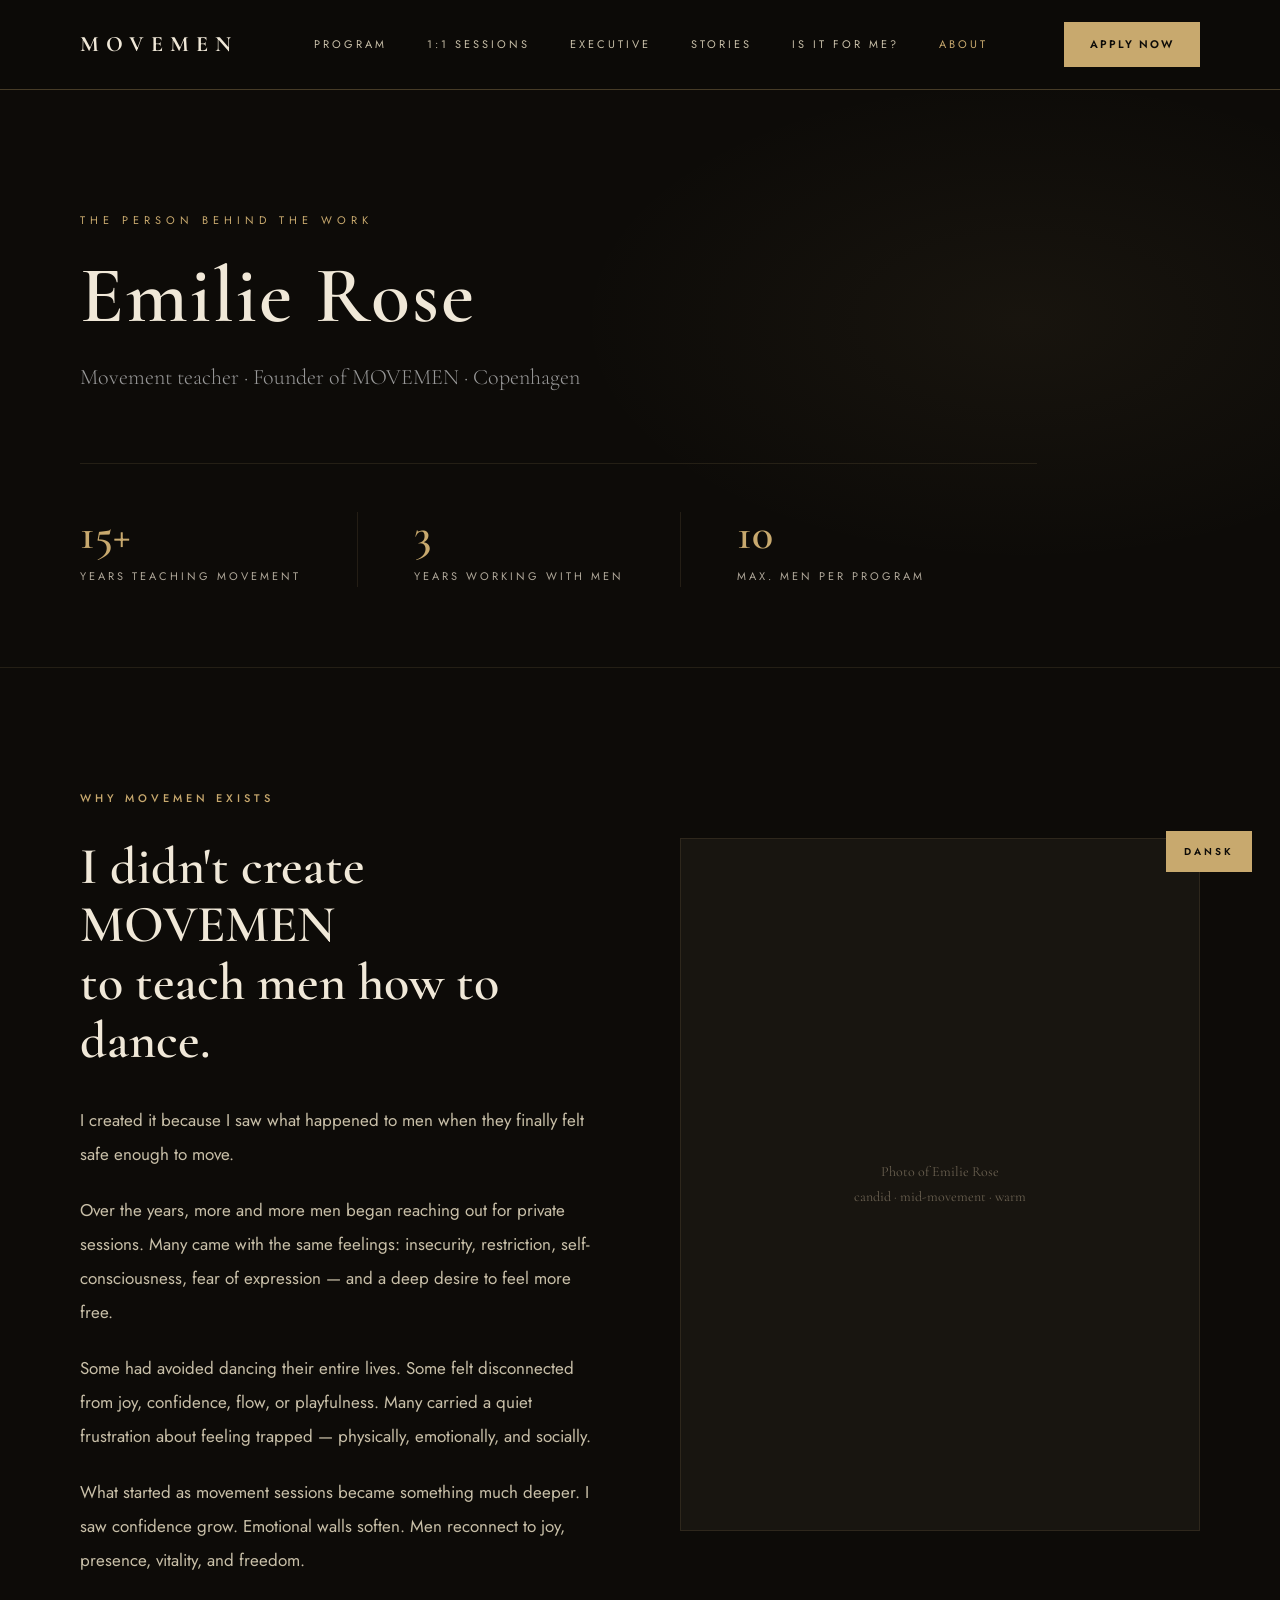
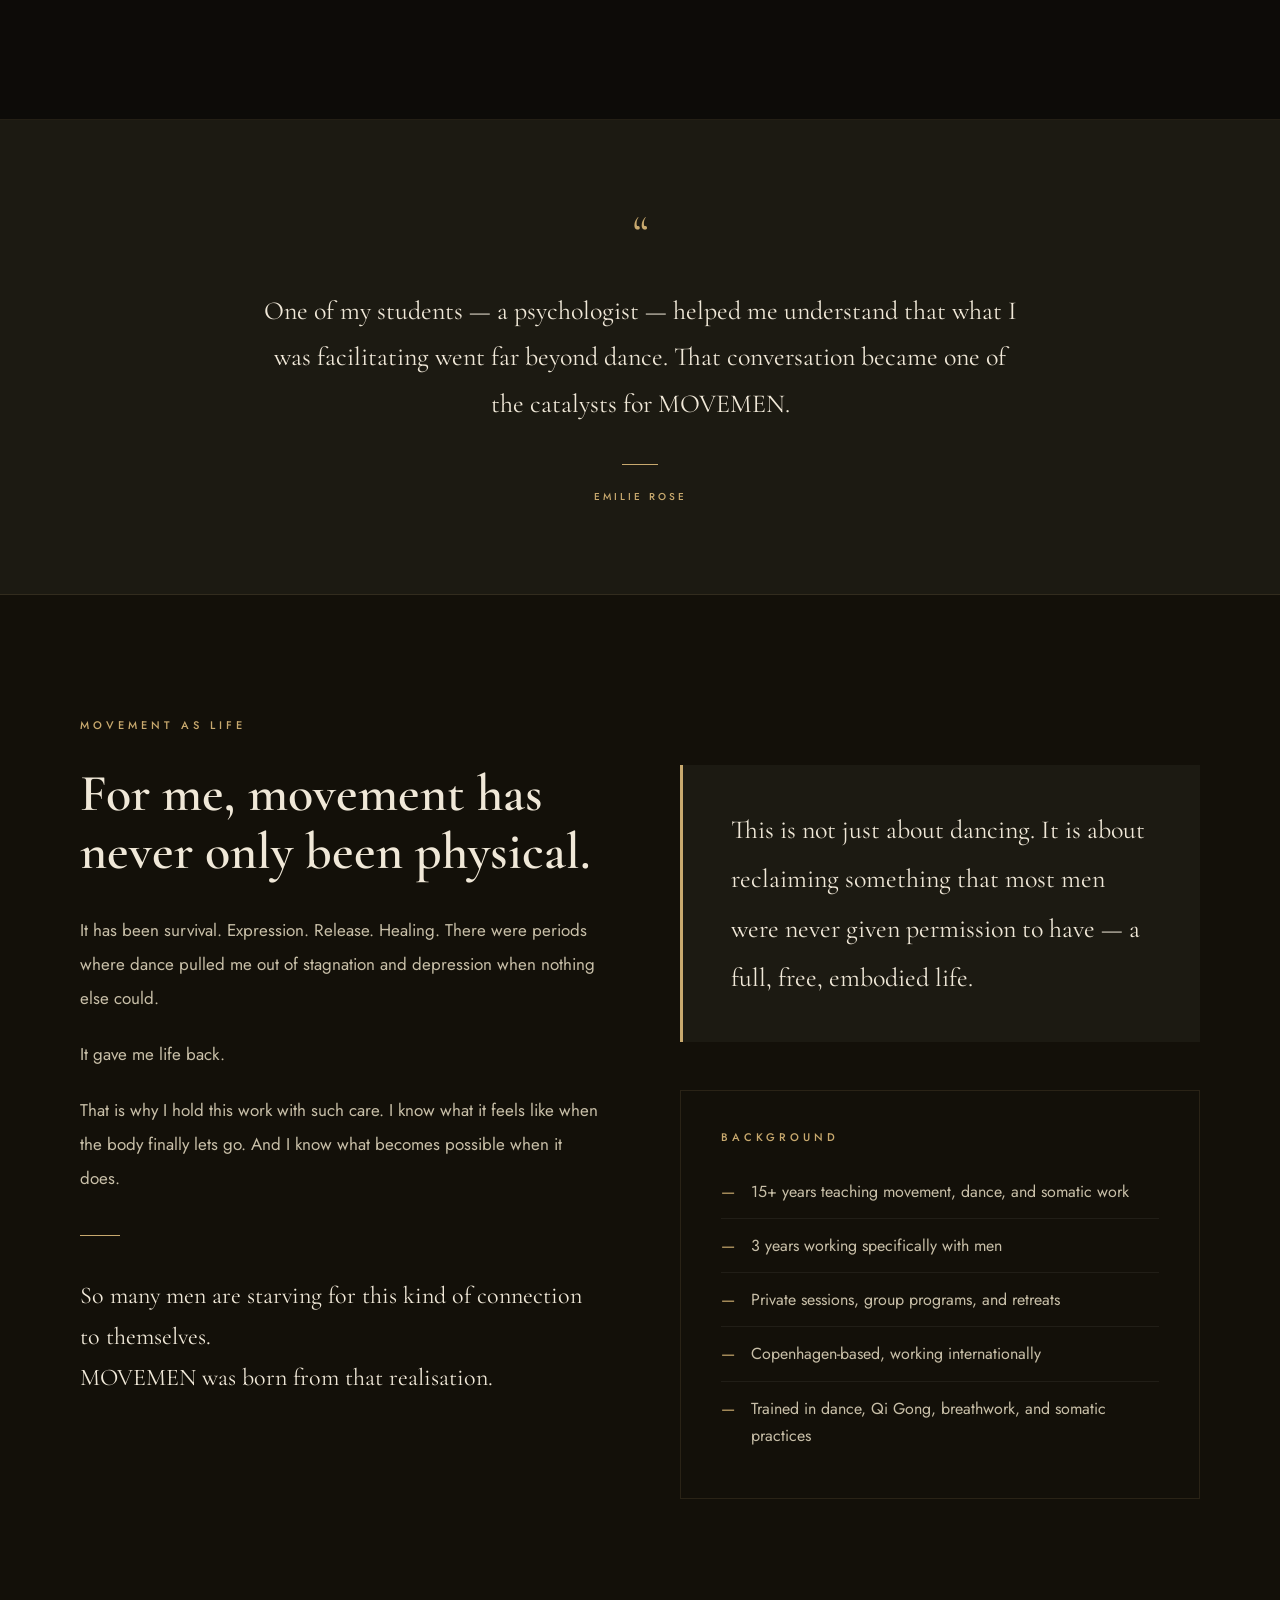
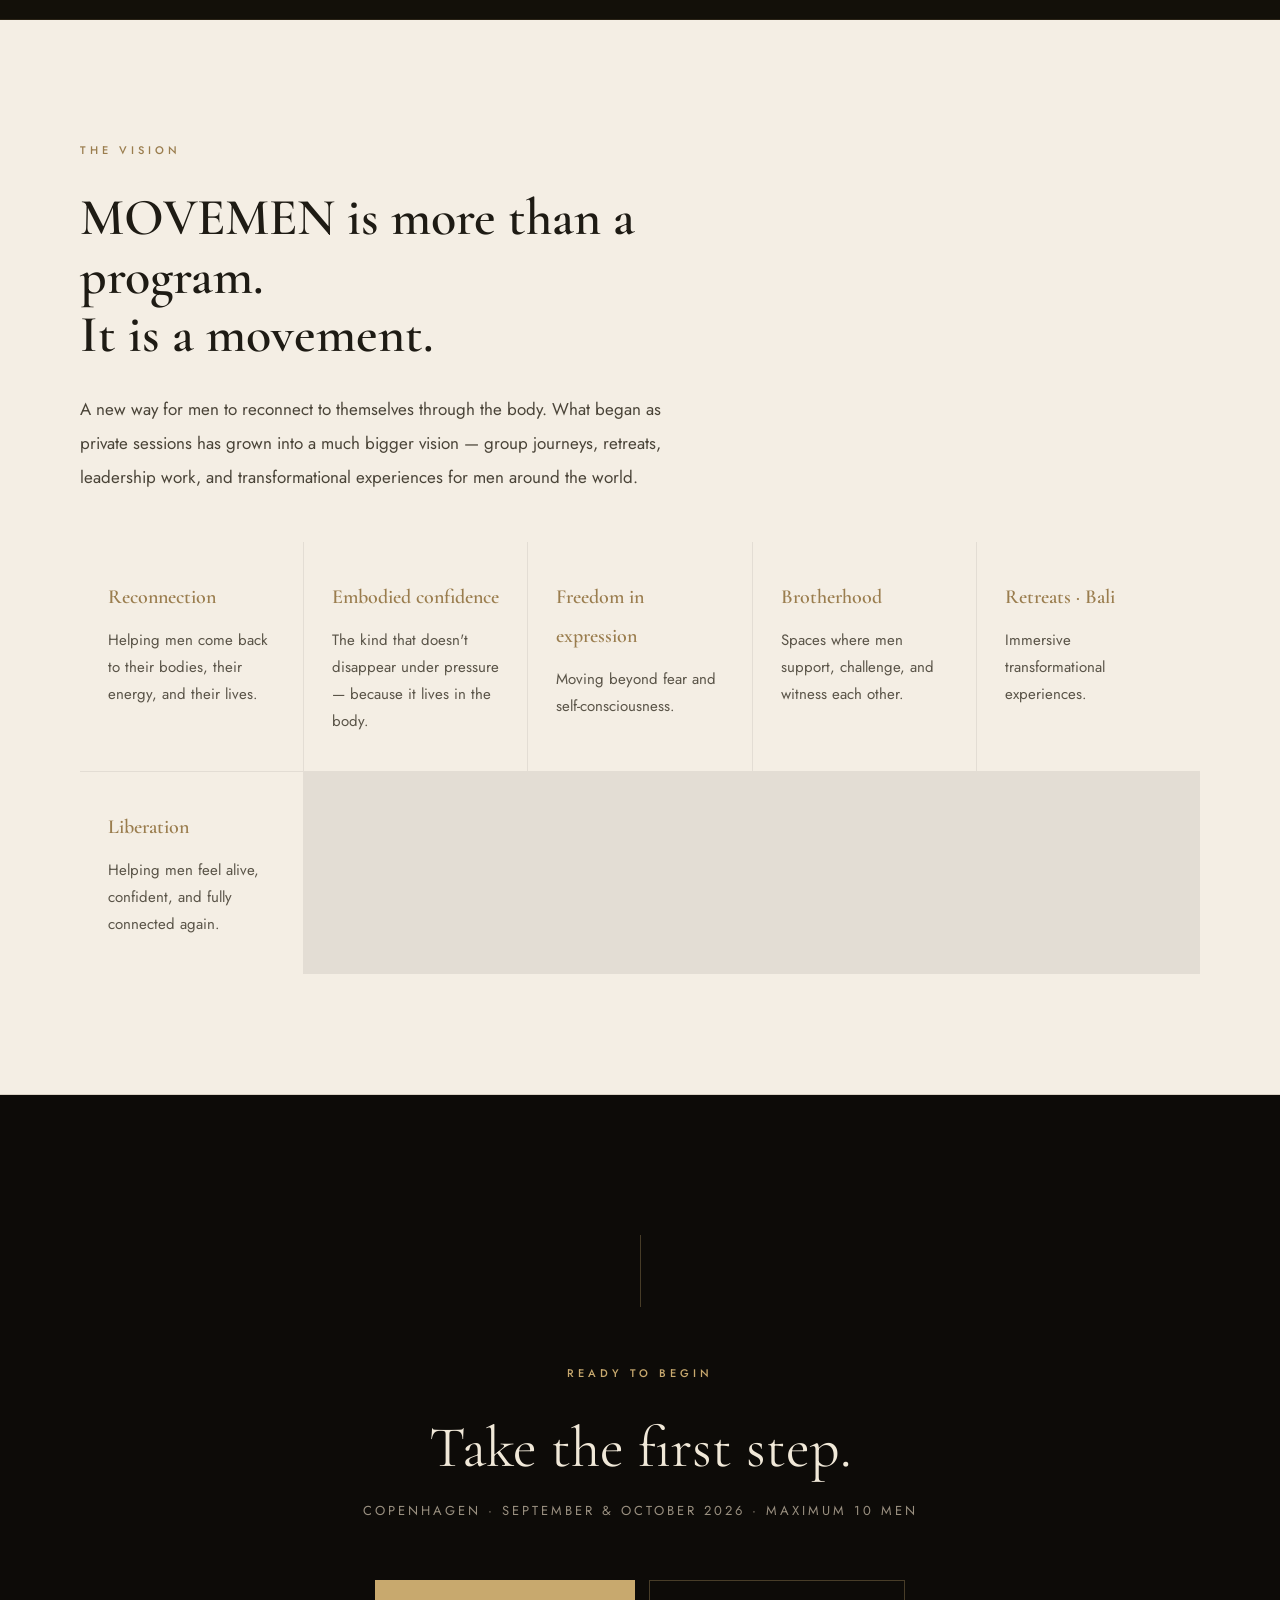
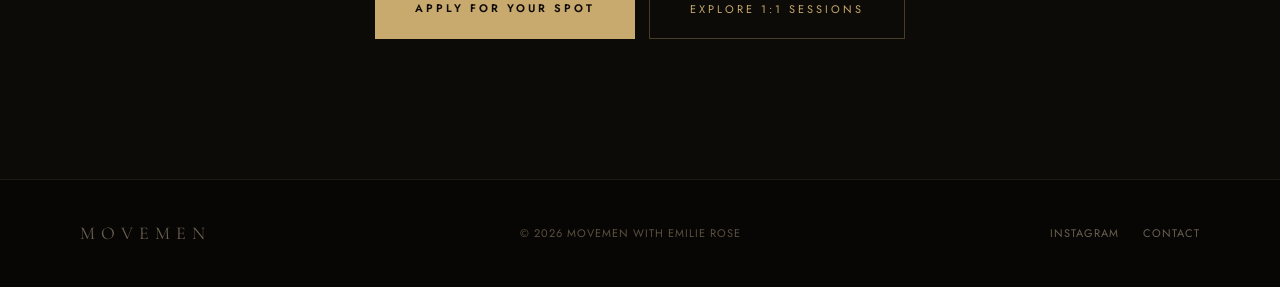
==== commit f68eed15: "Add Is it for me? link to nav on all pages Quiz link now visible in the main navigation on index, ab" ====
--- a/about.html
+++ b/about.html
@@ -53,6 +53,7 @@
     <a href="index.html#one-to-one">1:1 Sessions</a>
     <a href="index.html#executive">Executive</a>
     <a href="index.html#stories">Stories</a>
+    <a href="quiz.html">Is it for me?</a>
     <a href="about.html" style="color:var(--gold)">About</a>
   </div>
   <a href="index.html#apply" class="nav-cta">Apply now</a>
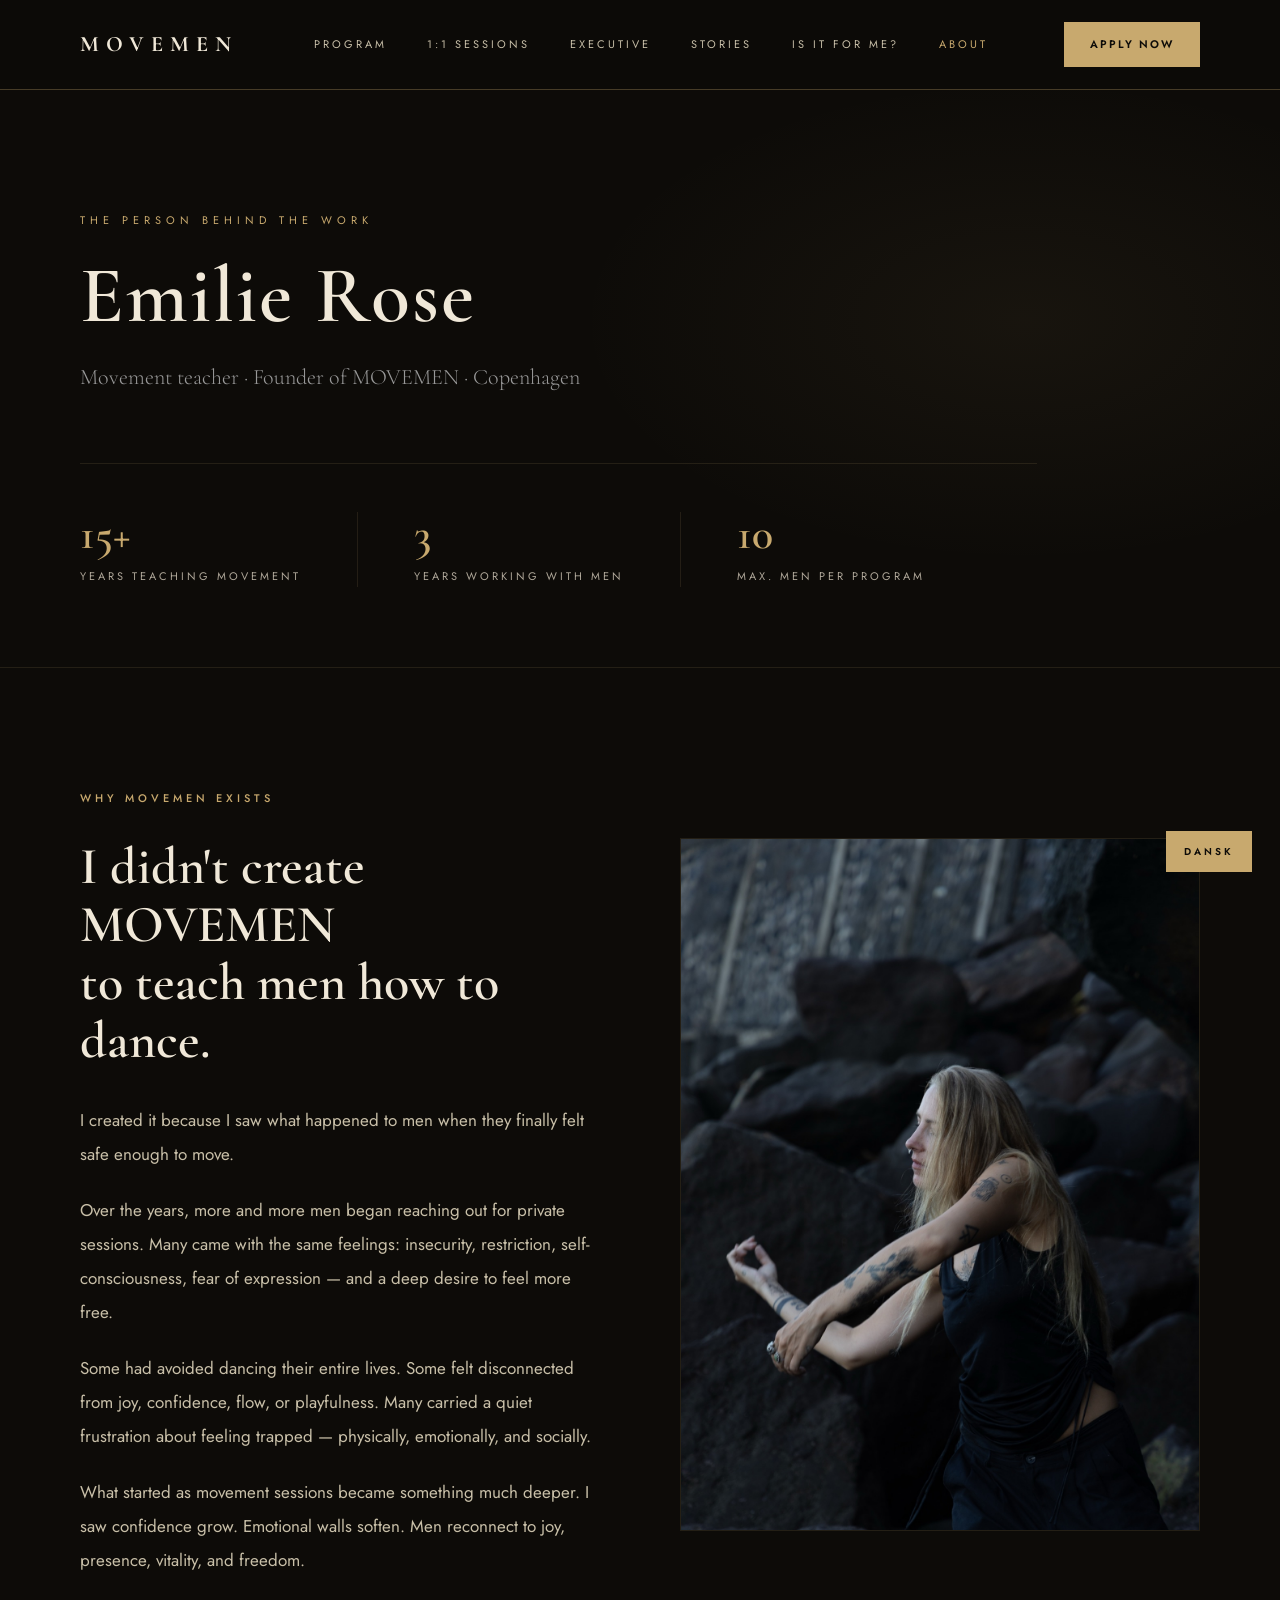
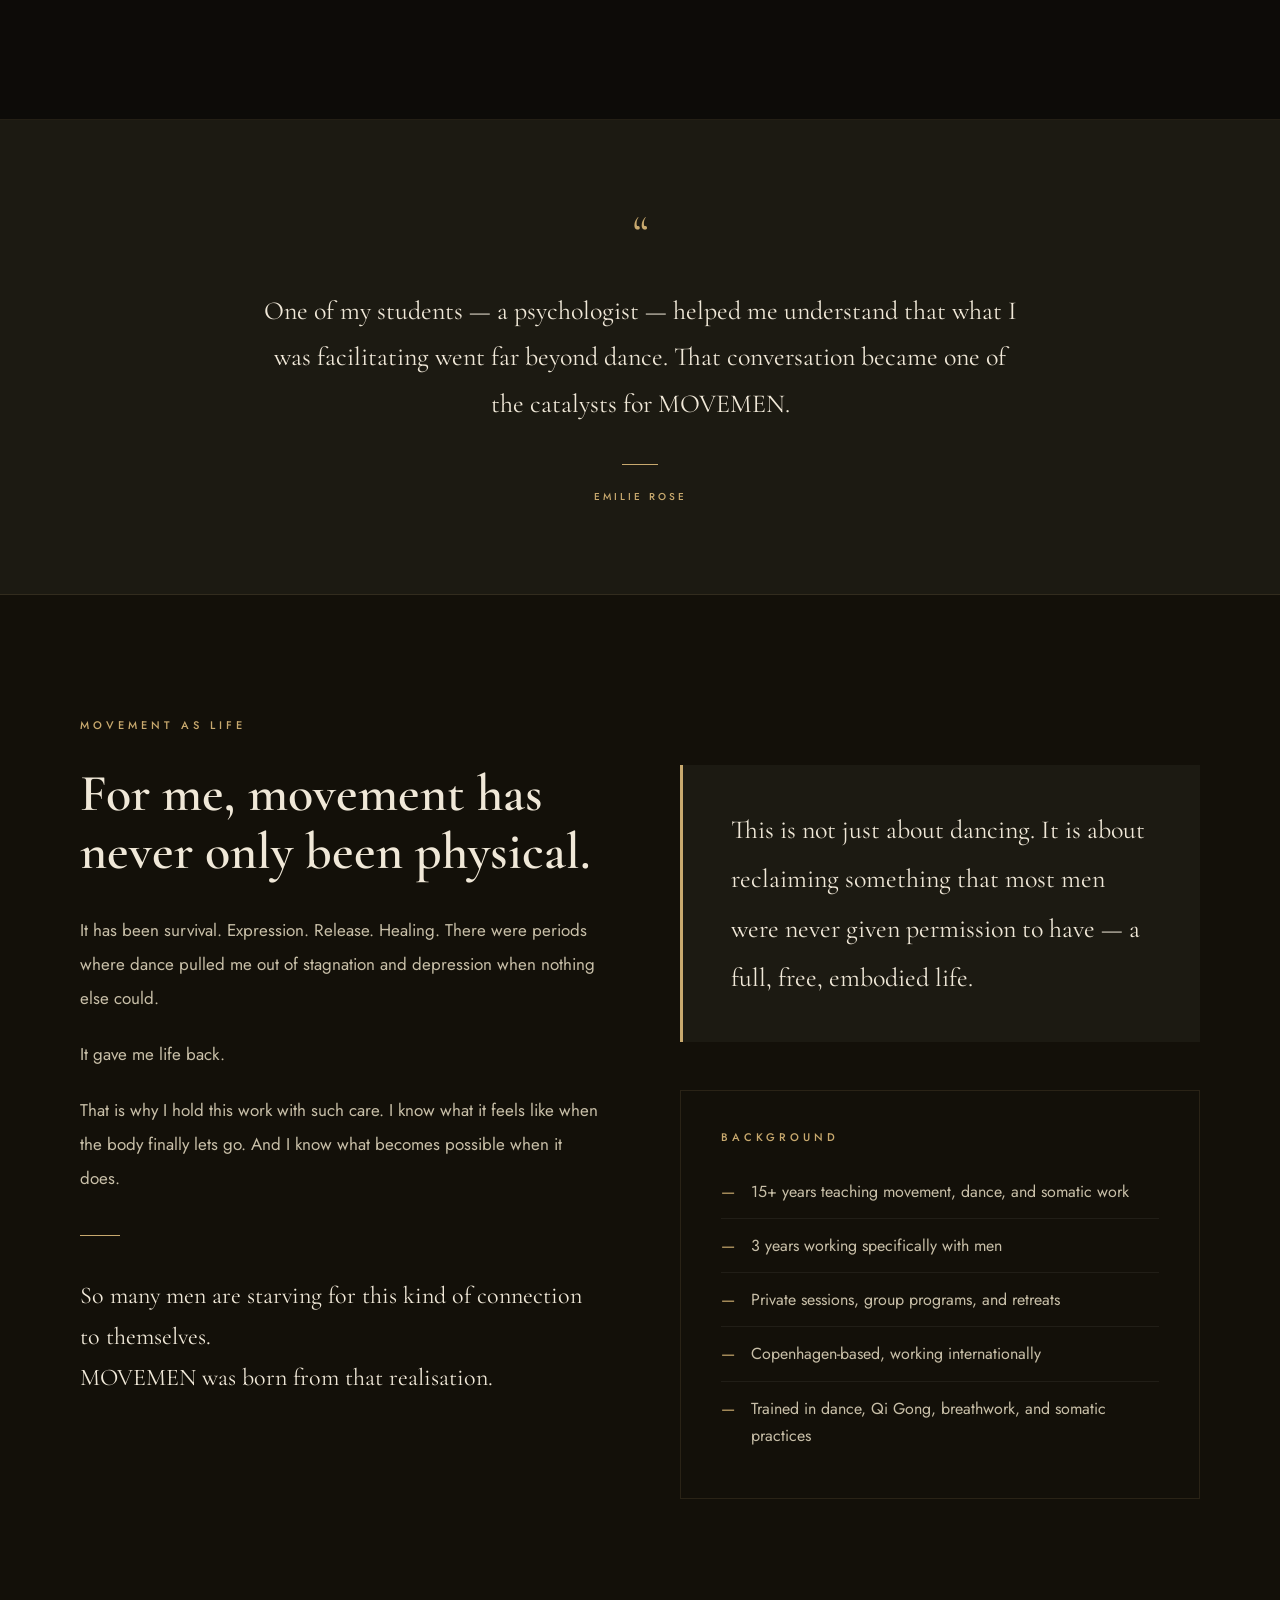
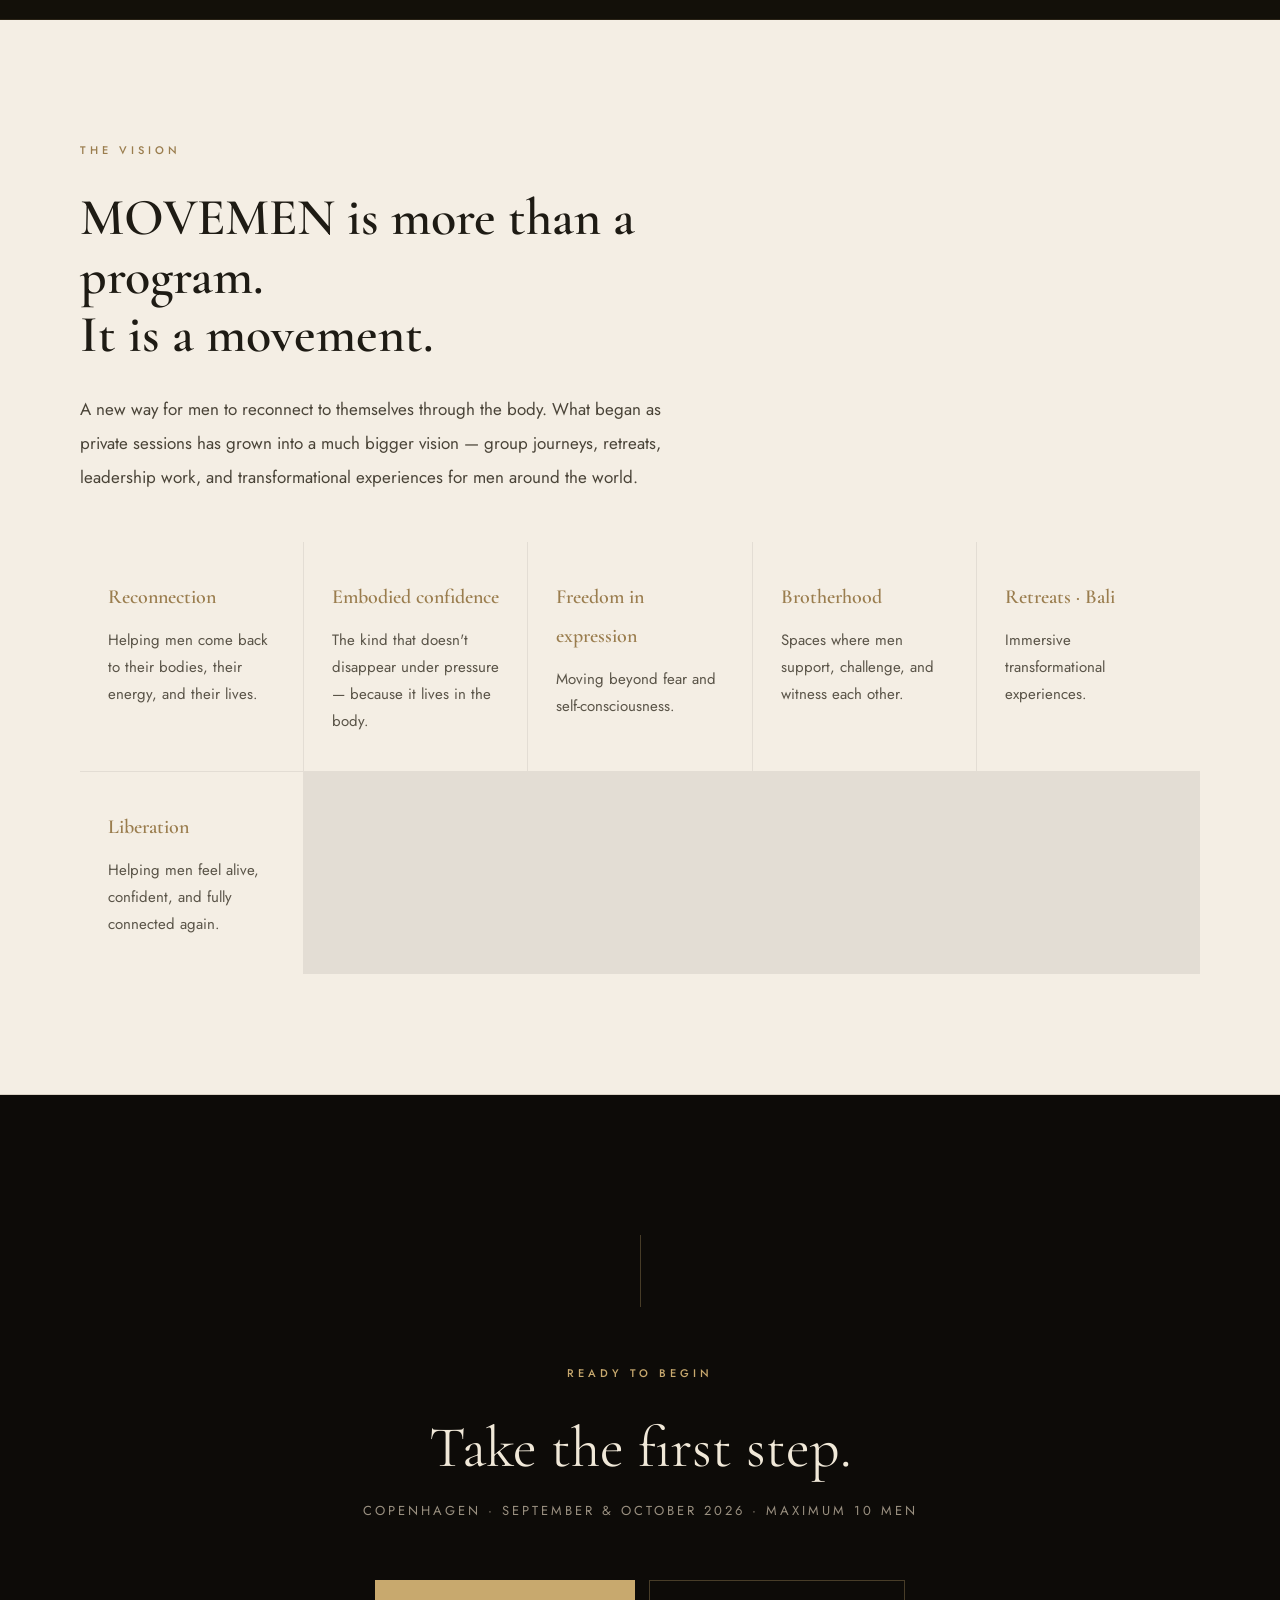
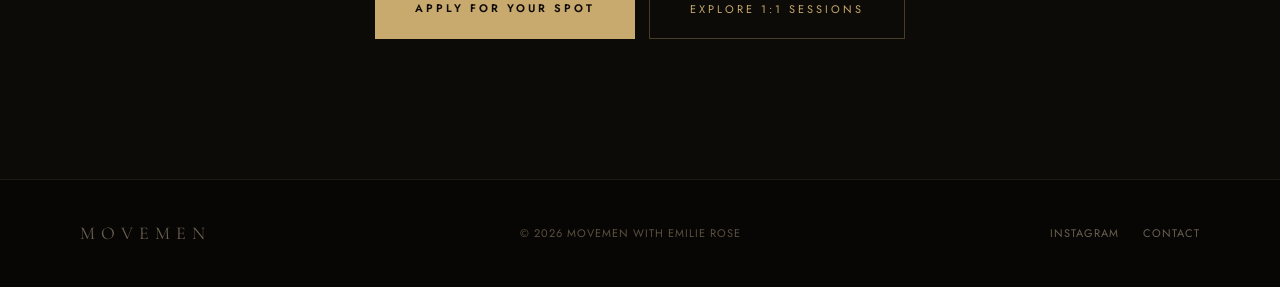
==== commit e068500c: "Add Bali photos across site — hero, image breaks, and about section - hero.jpg: arms wide open, ocea" ====
--- a/about.html
+++ b/about.html
@@ -85,8 +85,8 @@
       <p class="body">What started as movement sessions became something much deeper. I saw confidence grow. Emotional walls soften. Men reconnect to joy, presence, vitality, and freedom.</p>
     </div>
     <div>
-      <div class="photo">
-        <p>Photo of Emilie Rose<br>candid · mid-movement · warm</p>
+      <div class="photo" style="padding:0;overflow:hidden;background:none;">
+        <img src="images/about.jpg" alt="Emilie Rose" style="width:100%;height:100%;object-fit:cover;object-position:center top;display:block;">
       </div>
     </div>
   </div>
--- a/css/style.css
+++ b/css/style.css
@@ -141,9 +141,15 @@
 }
 .hero::before {
   content: ''; position: absolute; inset: 0;
-  background: radial-gradient(ellipse 55% 50% at 50% 55%, rgba(200,169,110,.08) 0%, transparent 70%);
-  pointer-events: none;
-}
+  background: linear-gradient(180deg, rgba(13,11,8,.65) 0%, rgba(13,11,8,.55) 50%, rgba(13,11,8,.75) 100%);
+  pointer-events: none; z-index: 0;
+}
+.hero::after {
+  content: ''; position: absolute; inset: 0;
+  background: radial-gradient(ellipse 55% 50% at 50% 55%, rgba(200,169,110,.06) 0%, transparent 70%);
+  pointer-events: none; z-index: 0;
+}
+.hero > * { position: relative; z-index: 1; }
 .hero-eyebrow {
   font-size: 12px; letter-spacing: 6px; color: var(--gold);
   text-transform: uppercase; margin-bottom: 32px; font-weight: 500;
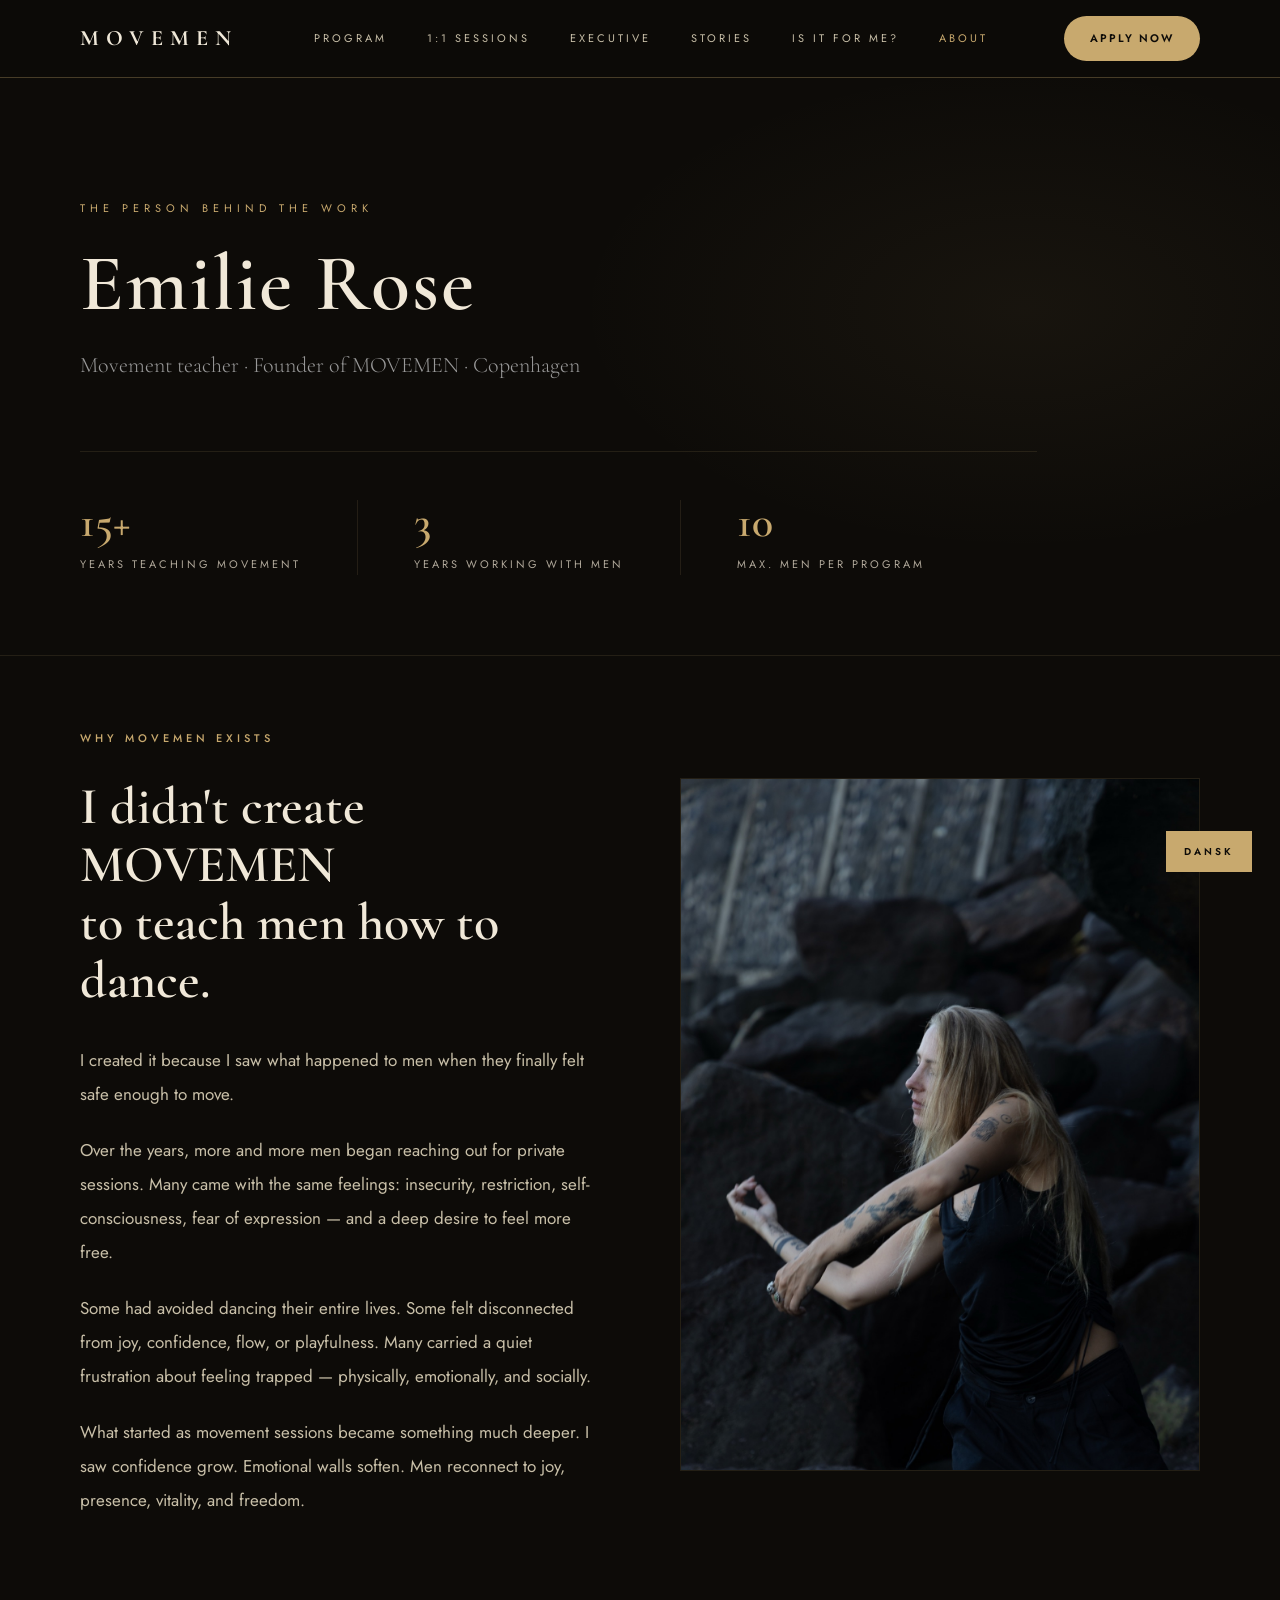
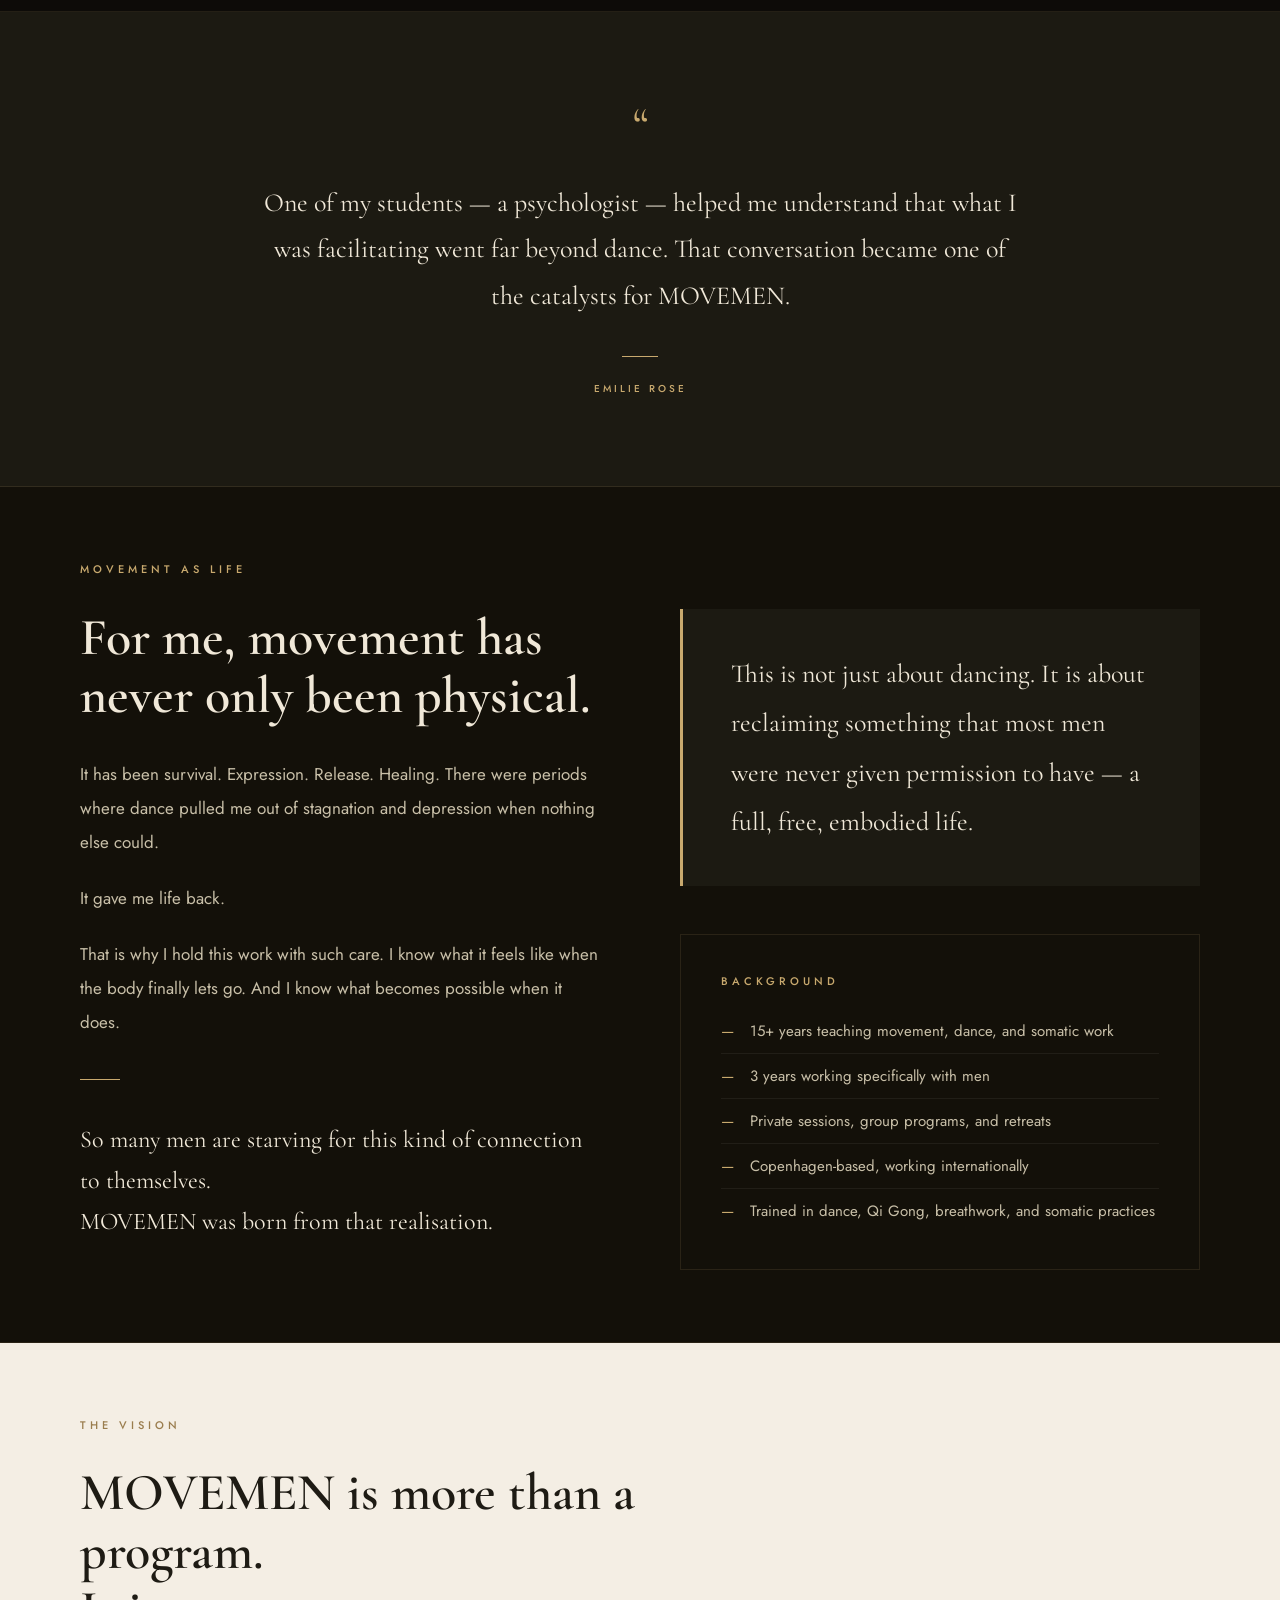
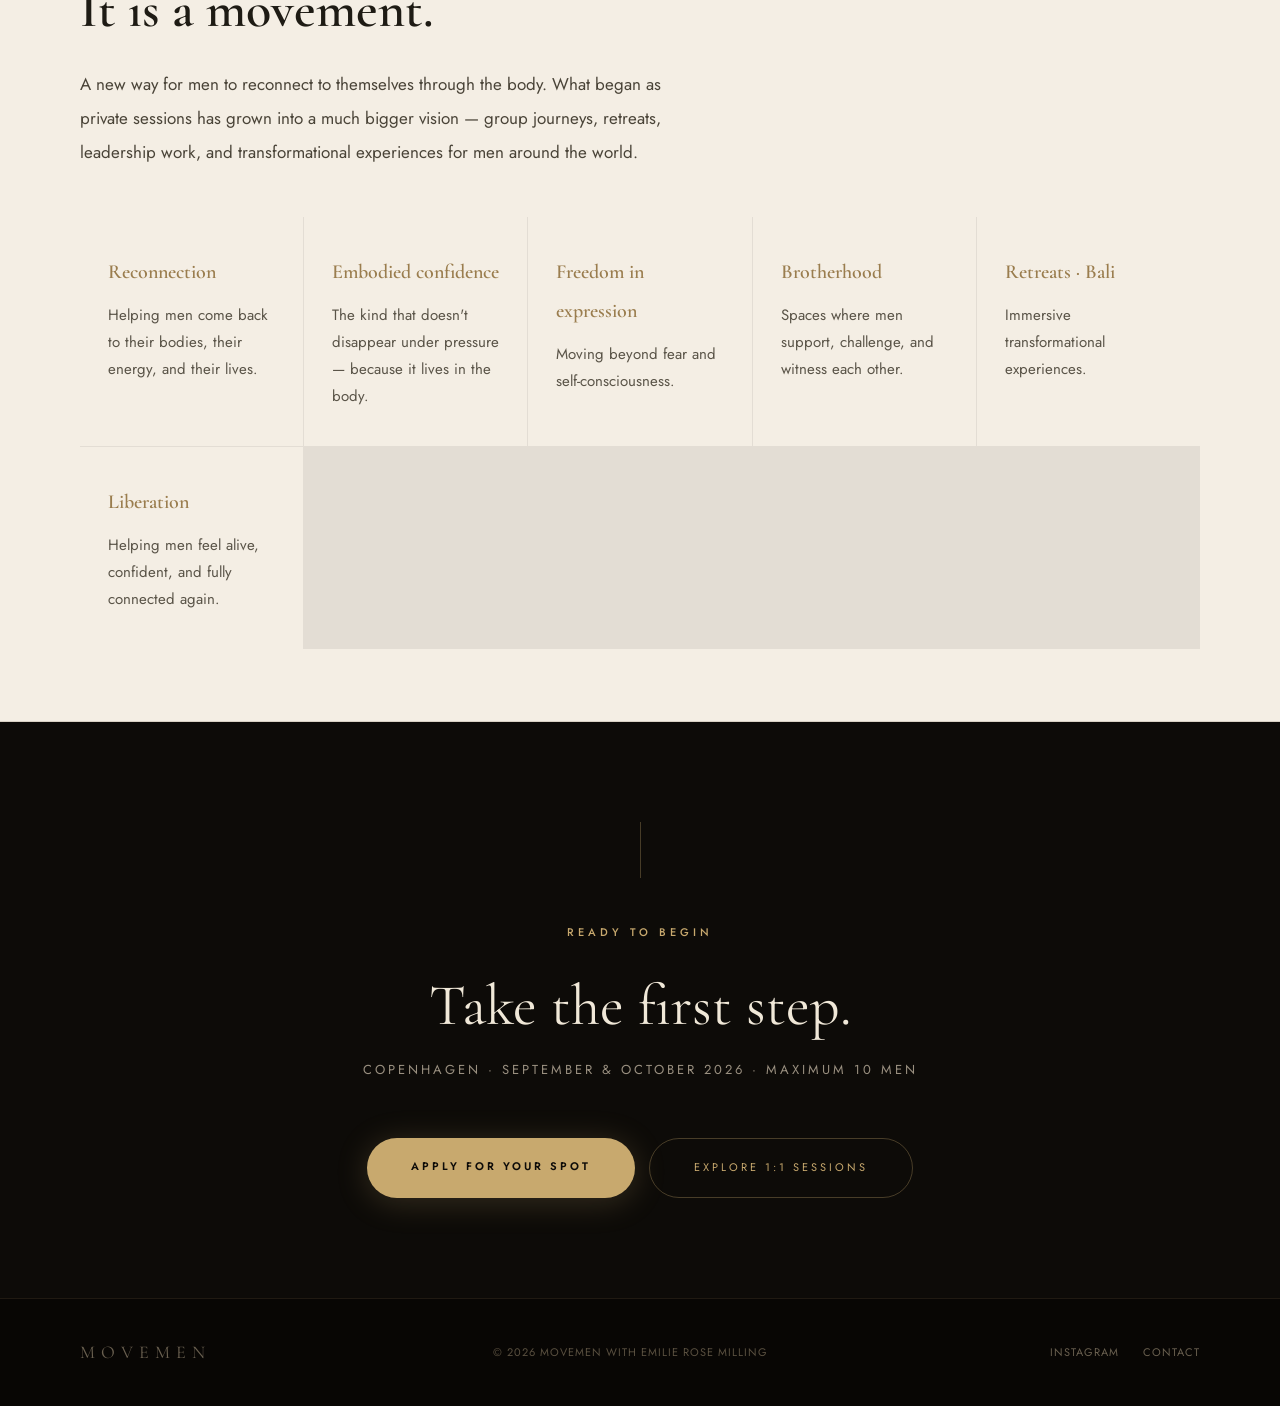
==== commit b232e544: "8-week program: add dedicated page, replace main page with teaser - program.html: new full page with" ====
--- a/about.html
+++ b/about.html
@@ -169,7 +169,7 @@
 
 <footer>
   <div class="footer-logo">MOVEMEN</div>
-  <div class="footer-copy">© 2026 MOVEMEN with Emilie Rose</div>
+  <div class="footer-copy">© 2026 MOVEMEN with Emilie Rose Milling</div>
   <div class="footer-links">
     <a href="https://instagram.com" target="_blank">Instagram</a>
     <a href="mailto:hello@movemen.dk">Contact</a>
--- a/css/style.css
+++ b/css/style.css
@@ -79,27 +79,50 @@
 .btn-g {
   display: inline-block; background: var(--gold); color: #0D0B08;
   font-size: 11px; letter-spacing: 3px; text-transform: uppercase; font-weight: 600;
-  padding: 18px 40px; transition: opacity .2s; cursor: pointer; border: none;
-}
-.btn-g:hover { opacity: .82; }
+  padding: 18px 44px; transition: opacity .2s, box-shadow .2s; cursor: pointer; border: none;
+  border-radius: 9999px;
+  box-shadow: 0 4px 32px rgba(200,169,110,.22);
+}
+.btn-g:hover { opacity: .88; box-shadow: 0 6px 40px rgba(200,169,110,.32); }
 .btn-o {
   display: inline-block; border: 1px solid var(--gold-m); color: var(--gold);
   font-size: 11px; letter-spacing: 3px; text-transform: uppercase;
-  padding: 18px 40px; transition: border-color .2s, color .2s;
+  padding: 18px 44px; transition: border-color .2s, color .2s;
+  border-radius: 9999px;
 }
 .btn-o:hover { border-color: var(--gold); }
 .btn-o-dk {
   display: inline-block; border: 1px solid var(--gold-dk); color: var(--gold-dk);
   font-size: 11px; letter-spacing: 3px; text-transform: uppercase;
-  padding: 16px 36px; transition: opacity .2s;
+  padding: 16px 36px; transition: opacity .2s; border-radius: 9999px;
 }
 .btn-o-dk:hover { opacity: .7; }
+.btn-waitlist {
+  display: inline-block; padding: 18px 44px; border-radius: 9999px;
+  font-size: 10px; letter-spacing: 4px; text-transform: uppercase; font-weight: 500;
+  color: var(--gold); border: 1px solid var(--gold-d); text-decoration: none;
+  transition: border-color .2s, color .2s;
+}
+.btn-waitlist:hover { border-color: var(--gold-m); color: var(--white); }
+
+/* ─── GOLD GRADIENT TEXT ─────────────────────────────────── */
+.gold-gradient {
+  background: linear-gradient(135deg, #F5E6C8 0%, #E8C4A8 35%, #C8A96E 70%, #A88B5A 100%);
+  -webkit-background-clip: text; background-clip: text; color: transparent;
+}
+
+/* ─── ORNAMENT LINE ──────────────────────────────────────── */
+.ornament-line {
+  height: 1px; display: block;
+  background: linear-gradient(90deg, transparent, var(--gold) 20%, #E8C4A8 50%, var(--gold) 80%, transparent);
+  border: none;
+}
 
 /* ─── SECTIONS ──────────────────────────────────────────── */
-.sec     { padding: 120px 80px; background: var(--black);  border-bottom: 1px solid var(--gold-d); }
-.sec-off { padding: 120px 80px; background: var(--black2); border-bottom: 1px solid var(--gold-d); }
-.sec-lt  { padding: 120px 80px; background: var(--cream);  border-bottom: 1px solid #D8D0C4; }
-.sec-lt2 { padding: 120px 80px; background: var(--cream2); border-bottom: 1px solid #D0C8BC; }
+.sec     { padding: 72px 80px; background: var(--black);  border-bottom: 1px solid var(--gold-d); }
+.sec-off { padding: 72px 80px; background: var(--black2); border-bottom: 1px solid var(--gold-d); }
+.sec-lt  { padding: 72px 80px; background: var(--cream);  border-bottom: 1px solid #D8D0C4; }
+.sec-lt2 { padding: 72px 80px; background: var(--cream2); border-bottom: 1px solid #D0C8BC; }
 
 /* ─── LAYOUT ────────────────────────────────────────────── */
 .two-col      { display: grid; grid-template-columns: 1fr 1fr; gap: 80px; align-items: start; }
@@ -117,9 +140,11 @@
   position: sticky; top: 0; z-index: 100;
   background: rgba(13,11,8,.97); backdrop-filter: blur(20px);
   border-bottom: 1px solid var(--gold-m);
-  padding: 22px 80px; display: flex; justify-content: space-between; align-items: center;
-}
+  padding: 16px 80px; display: flex; justify-content: space-between; align-items: center;
+}
+.nav-brand { display: flex; flex-direction: column; line-height: 1; }
 .nav-logo { font-family: var(--serif); font-size: 22px; font-weight: 700; letter-spacing: 7px; color: var(--white); }
+.nav-logo-sub { font-family: var(--serif); font-size: 12px; font-style: italic; color: var(--gold-dk); margin-top: 3px; letter-spacing: 1px; }
 .nav-links { display: flex; gap: 40px; }
 .nav-links a {
   font-size: 11px; letter-spacing: 3px; color: #C8BFA8;
@@ -129,9 +154,46 @@
 .nav-cta {
   font-size: 11px; letter-spacing: 2px; color: #0D0B08;
   background: var(--gold); text-transform: uppercase; font-weight: 600;
-  padding: 12px 26px; transition: opacity .2s;
+  padding: 12px 26px; transition: opacity .2s; border-radius: 9999px;
 }
 .nav-cta:hover { opacity: .85; }
+.nav-hamburger {
+  display: none; width: 40px; height: 40px; border-radius: 9999px;
+  border: 1px solid var(--gold-d); background: none; cursor: pointer;
+  color: var(--gold); align-items: center; justify-content: center;
+}
+.mobile-nav {
+  display: none; position: fixed; top: 0; left: 0; right: 0; bottom: 0;
+  background: rgba(13,11,8,.98); z-index: 200; flex-direction: column;
+  align-items: center; justify-content: center; gap: 32px;
+}
+.mobile-nav.open { display: flex; }
+.mobile-nav a {
+  font-size: 13px; letter-spacing: 4px; color: #C8BFA8;
+  text-transform: uppercase; font-weight: 400; transition: color .2s;
+}
+.mobile-nav a:hover { color: var(--gold); }
+.mobile-nav-close {
+  position: absolute; top: 24px; right: 24px; width: 40px; height: 40px;
+  border-radius: 9999px; border: 1px solid var(--gold-d); background: none;
+  cursor: pointer; color: var(--gold); display: flex; align-items: center; justify-content: center;
+}
+
+/* ─── OFFER CARDS (Choose your path) ────────────────────── */
+.offers-grid { display: grid; grid-template-columns: repeat(3,1fr); gap: 20px; }
+.offer-card {
+  border: 1px solid var(--gold-d); border-radius: 20px; overflow: hidden;
+  background: var(--black3); transition: border-color .3s, transform .3s;
+  display: flex; flex-direction: column;
+}
+.offer-card:hover { border-color: rgba(200,169,110,.35); transform: translateY(-3px); }
+.offer-img { height: 220px; background-size: cover; }
+.offer-body { padding: 28px 28px 32px; flex: 1; display: flex; flex-direction: column; }
+.offer-title { font-family: var(--serif); font-size: 26px; color: var(--white); margin-bottom: 10px; font-weight: 400; }
+.offer-desc { font-size: 14px; color: #C8BFA8; line-height: 1.75; margin-bottom: 16px; font-weight: 400; flex: 1; }
+.offer-price { font-size: 13px; color: var(--gold); margin-bottom: 20px; font-weight: 500; letter-spacing: 1px; }
+.offer-cta { font-size: 11px; letter-spacing: 2px; color: #9A9080; text-transform: uppercase; transition: color .2s; font-weight: 400; }
+.offer-cta:hover { color: var(--gold); }
 
 /* ─── HERO ──────────────────────────────────────────────── */
 .hero {
@@ -184,8 +246,8 @@
 .man-list { list-style: none; }
 .man-list li {
   display: flex; gap: 16px; align-items: flex-start;
-  font-size: 17px; color: #4A4438; padding: 15px 0;
-  border-bottom: 1px solid rgba(0,0,0,.07); font-weight: 400; line-height: 1.7;
+  font-size: 16px; color: #4A4438; padding: 11px 0;
+  border-bottom: 1px solid rgba(0,0,0,.07); font-weight: 400; line-height: 1.6;
 }
 .man-list li:last-child { border-bottom: none; }
 .man-dash { color: var(--gold-dk); flex-shrink: 0; font-size: 18px; margin-top: 1px; }
@@ -243,13 +305,13 @@
 
 /* "What we work with" grid */
 .wwww-grid { display: grid; grid-template-columns: 1fr 1fr; gap: 1px; background: var(--gold-d); }
-.wwww-cell { background: var(--black2); padding: 28px 26px; transition: background .2s; }
+.wwww-cell { background: var(--black2); padding: 28px 26px; transition: background .2s; border-radius: 12px; }
 .wwww-cell:hover { background: var(--black3); }
 .wwww-t { font-size: 12px; letter-spacing: 2px; color: var(--gold); text-transform: uppercase; font-weight: 500; margin-bottom: 8px; }
 .wwww-b { font-size: 15px; color: #C8BFA8; line-height: 1.7; font-weight: 400; }
 
 /* ─── WEEKS ─────────────────────────────────────────────── */
-.week { padding: 28px 0; border-bottom: 1px solid var(--gold-d); }
+.week { padding: 20px 24px; border: 1px solid var(--gold-d); border-radius: 14px; margin-bottom: 10px; }
 .week:last-child { border-bottom: none; }
 .wk-n { font-size: 11px; letter-spacing: 3px; color: var(--gold); text-transform: uppercase; margin-bottom: 8px; font-weight: 500; }
 .wk-t { font-family: var(--serif); font-size: 22px; color: var(--white); margin-bottom: 8px; font-weight: 600; }
@@ -279,7 +341,8 @@
 .exec-phil .ep-q { font-family: var(--serif); font-size: 30px; color: var(--gold); margin-bottom: 20px; font-weight: 400; }
 .exec-phil p { font-size: 17px; color: #C8BFA8; line-height: 2; margin-bottom: 14px; font-weight: 400; }
 .exec-phil .ep-close { font-family: var(--serif); font-size: 22px; color: var(--white); line-height: 1.7; margin-top: 10px; font-weight: 400; }
-.exec-card { background: var(--black); padding: 40px 32px; border-top: 2px solid var(--gold); }
+.exec-card { background: var(--black3); padding: 40px 32px; border: 1px solid var(--gold-d); border-radius: 20px; transition: border-color .3s; }
+.exec-card:hover { border-color: rgba(200,169,110,.35); }
 .ec-tag { font-size: 11px; letter-spacing: 3px; color: var(--gold); text-transform: uppercase; margin-bottom: 14px; display: block; font-weight: 500; }
 .ec-t { font-family: var(--serif); font-size: 26px; color: var(--white); margin-bottom: 14px; font-weight: 600; }
 .ec-b { font-size: 16px; color: #C8BFA8; line-height: 1.9; font-weight: 400; }
@@ -298,7 +361,7 @@
 .t-track-wrap { overflow: hidden; }
 .t-track { display: flex; transition: transform .45s cubic-bezier(.4,0,.2,1); }
 .t-slide { flex: 0 0 33.333%; padding: 0 16px; }
-.t-slide-inner { background: var(--cream); padding: 44px 36px; transition: opacity .3s; opacity: .55; }
+.t-slide-inner { background: var(--cream); padding: 44px 36px; transition: opacity .3s; opacity: .55; border-radius: 20px; }
 .t-slide-inner.active { opacity: 1; }
 .t-text { font-family: var(--serif); font-size: 18px; color: var(--dark); line-height: 1.9; margin-bottom: 28px; font-weight: 400; }
 .t-name { font-size: 11px; letter-spacing: 2px; color: var(--gold-dk); text-transform: uppercase; font-weight: 500; }
@@ -320,9 +383,9 @@
 .rfy-n h3 { font-family: var(--serif); font-size: 24px; color: #5A5448; margin-bottom: 28px; font-weight: 600; }
 .cl { list-style: none; }
 .cl li {
-  display: flex; gap: 16px; font-size: 16px; color: #C8BFA8;
-  padding: 13px 0; border-bottom: 1px solid rgba(255,255,255,.06);
-  font-weight: 400; line-height: 1.7;
+  display: flex; gap: 16px; font-size: 15px; color: #C8BFA8;
+  padding: 10px 0; border-bottom: 1px solid rgba(255,255,255,.06);
+  font-weight: 400; line-height: 1.6;
 }
 .cl li:last-child { border-bottom: none; }
 .cl-faded li { color: #5A5448; }
@@ -330,14 +393,14 @@
 .dash { color: var(--gold); flex-shrink: 0; }
 
 /* ─── FAQ ───────────────────────────────────────────────── */
-.fq { padding: 36px 0; border-bottom: 1px solid var(--gold-d); }
+.fq { padding: 24px 28px; border: 1px solid var(--gold-d); border-radius: 14px; margin-bottom: 10px; }
 .fq:last-child { border-bottom: none; }
 .fq-q { font-family: var(--serif); font-size: 24px; color: var(--white); margin-bottom: 14px; font-weight: 600; }
 .fq-a { font-size: 16px; color: #C8BFA8; line-height: 2; font-weight: 400; }
 
 /* ─── 1:1 PACKAGES ──────────────────────────────────────── */
 .pkg-grid { display: grid; grid-template-columns: repeat(3,1fr); gap: 1px; background: var(--gold-d); margin-top: 40px; }
-.pkg { padding: 40px 32px; background: var(--black2); }
+.pkg { padding: 40px 32px; background: var(--black2); border-radius: 20px; transition: border-color .3s; }
 .pkg.featured { background: var(--black); border-top: 2px solid var(--gold); }
 .pkg-tag { font-size: 11px; letter-spacing: 3px; color: var(--gold); text-transform: uppercase; margin-bottom: 16px; display: block; font-weight: 500; }
 .pkg-name { font-family: var(--serif); font-size: 28px; color: var(--white); margin-bottom: 12px; font-weight: 600; }
@@ -354,8 +417,8 @@
 .photo p { font-family: var(--serif); font-size: 14px; color: #6A6050; text-align: center; padding: 24px; line-height: 1.8; }
 
 /* ─── FINAL CTA ─────────────────────────────────────────── */
-.final { background: var(--black); text-align: center; padding: 140px 80px; }
-.final-rule { width: 1px; height: 72px; background: var(--gold-m); margin: 0 auto 56px; }
+.final { background: var(--black); text-align: center; padding: 100px 80px; }
+.final-rule { width: 1px; height: 56px; background: var(--gold-m); margin: 0 auto 44px; }
 .final-h { font-family: var(--serif); font-size: 58px; line-height: 1.2; color: var(--white); margin-bottom: 16px; font-weight: 400; }
 .final-h em { color: var(--gold); font-weight: 700; }
 .final-sub { font-size: 13px; color: #9A9080; letter-spacing: 3px; margin-bottom: 56px; text-transform: uppercase; font-weight: 400; }
@@ -463,22 +526,26 @@
   nav { padding: 18px 48px; }
 }
 @media (max-width: 900px) {
-  .sec, .sec-off, .sec-lt, .sec-lt2 { padding: 80px 28px; }
-  nav { padding: 16px 28px; }
-  .nav-links { display: none; }
-  .hero { padding: 100px 28px 80px; }
+  .sec, .sec-off, .sec-lt, .sec-lt2 { padding: 72px 24px; }
+  nav { padding: 16px 24px; }
+  .nav-links, .nav-cta { display: none; }
+  .nav-hamburger { display: flex; }
+  .hero { padding: 100px 24px 80px; }
   .hero-title { font-size: 60px; letter-spacing: 6px; }
   .hero-sub { font-size: 22px; }
   .two-col { grid-template-columns: 1fr; gap: 52px; }
   .man-grid { grid-template-columns: 1fr; }
   .rfy-grid { grid-template-columns: 1fr; }
   .pkg-grid { grid-template-columns: 1fr; }
+  .offers-grid { grid-template-columns: 1fr; }
+  .pkg-cards { grid-template-columns: 1fr !important; }
   .hero-stats { flex-wrap: wrap; }
   .hstat { border-right: none; border-bottom: 1px solid var(--gold-d); padding: 24px 32px; width: 50%; }
   .hstat:last-child { border-bottom: none; }
-  .final { padding: 88px 28px; }
+  .final { padding: 88px 24px; }
   .final-h { font-size: 40px; }
-  footer { flex-direction: column; gap: 20px; text-align: center; padding: 36px 28px; }
+  footer { flex-direction: column; gap: 20px; text-align: center; padding: 36px 24px; }
   .serif-lg, .serif-lg-dk { font-size: 40px; }
   .t-slide { flex: 0 0 100%; }
-}
+  .lang-switch { bottom: 20px; right: 16px; }
+}
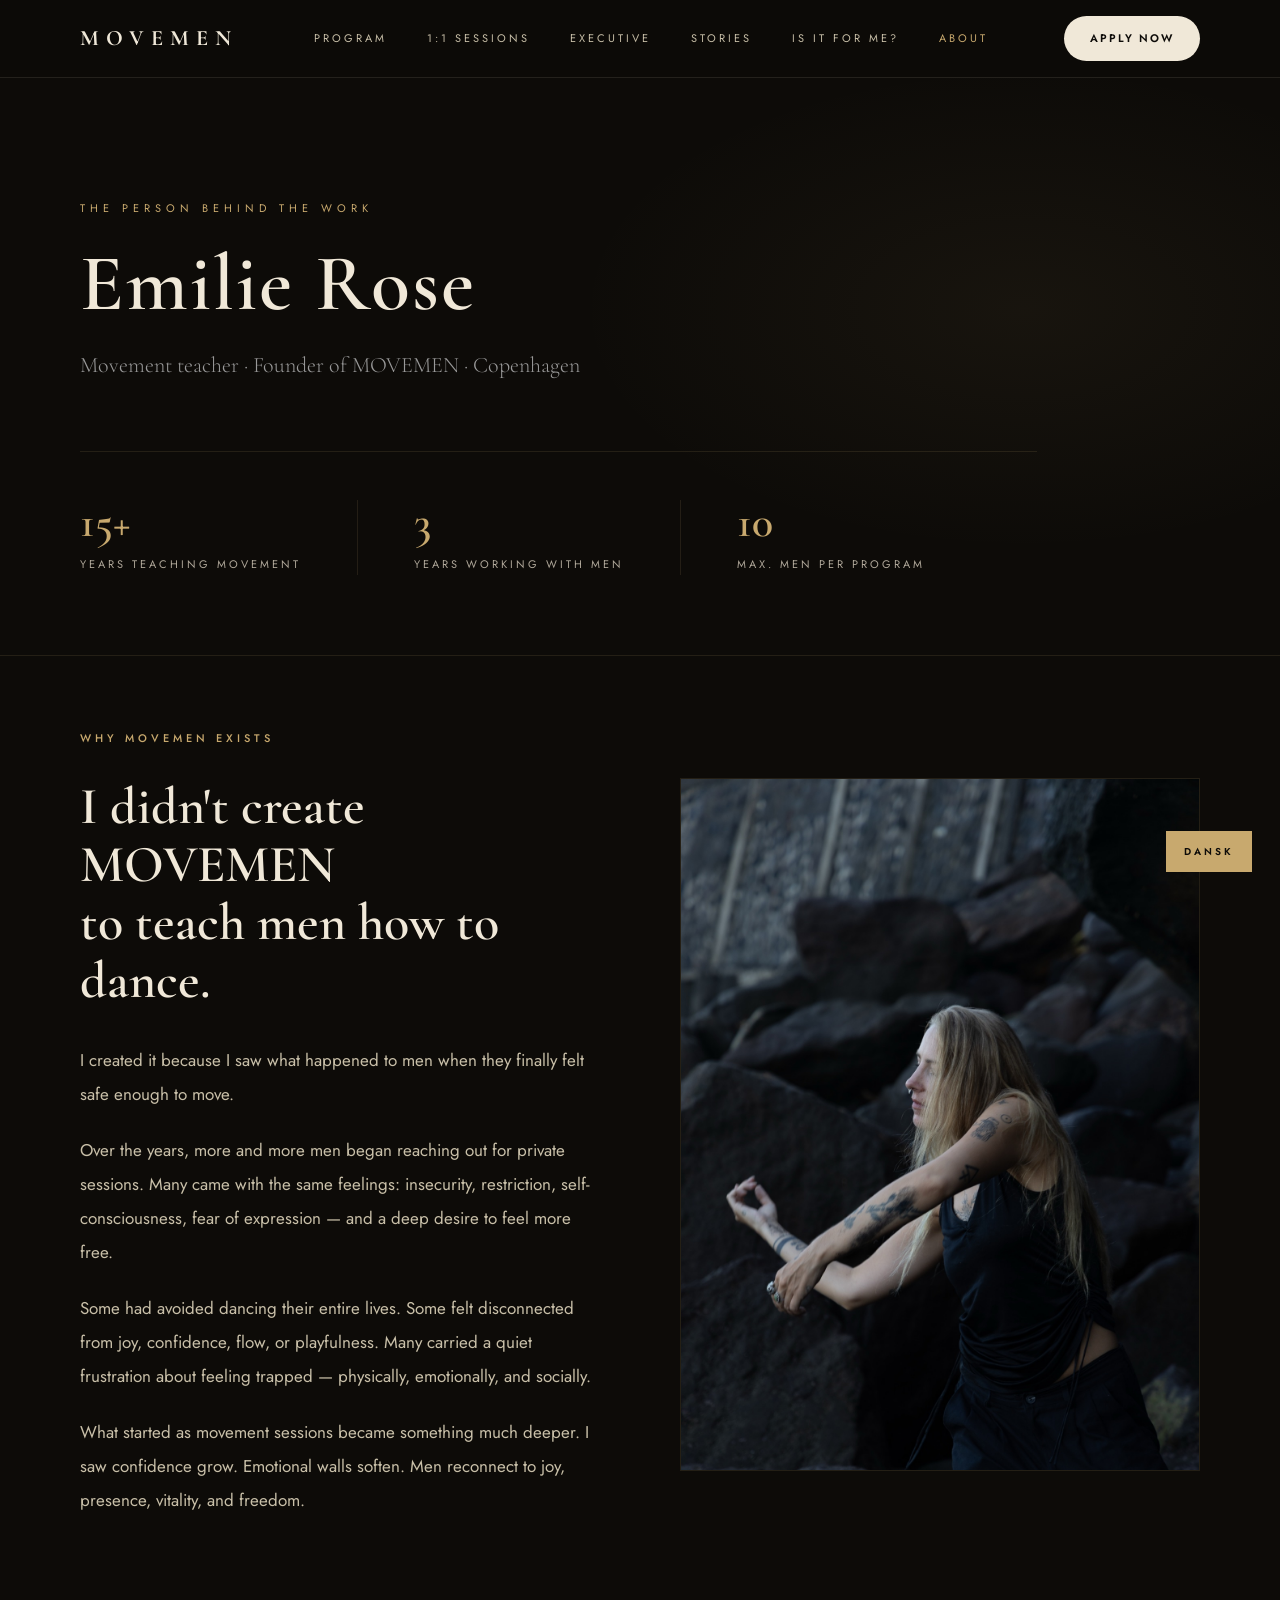
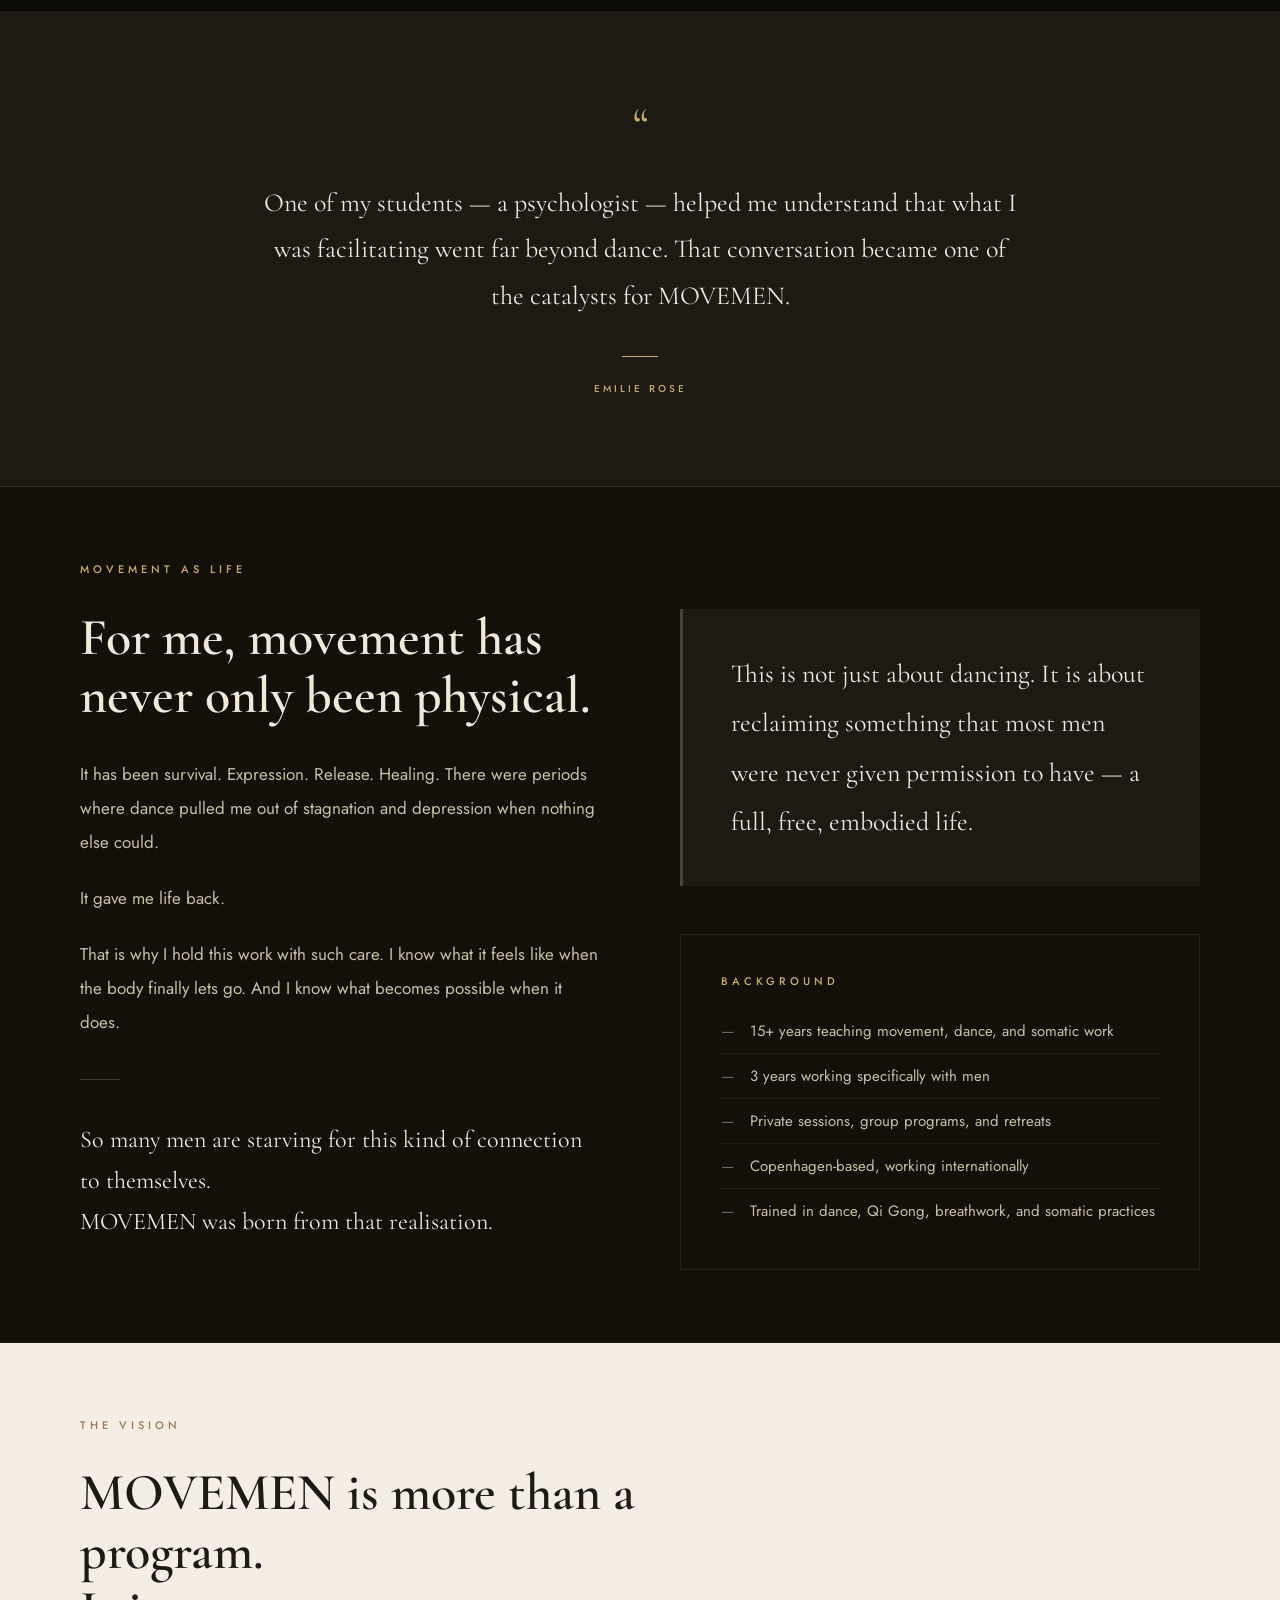
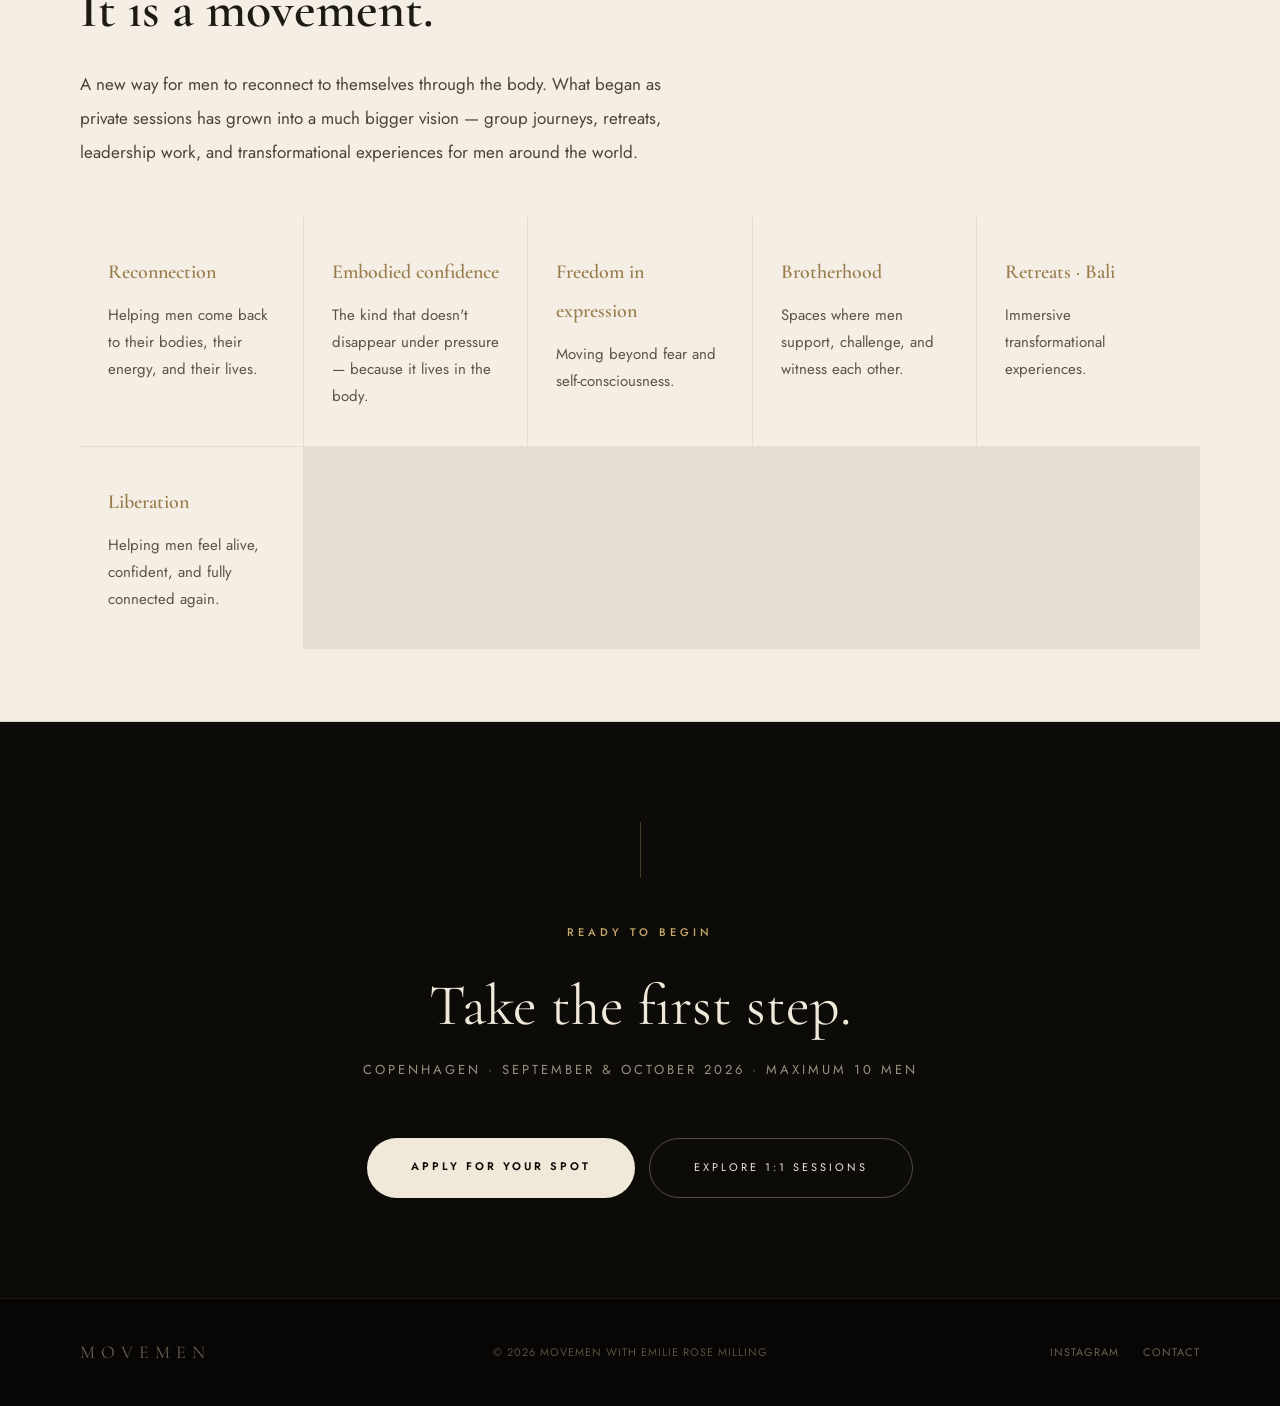
==== commit df20530b: "Add ?v=2 cache-buster to CSS link on all pages" ====
--- a/about.html
+++ b/about.html
@@ -15,7 +15,7 @@
 <link rel="preconnect" href="https://fonts.googleapis.com">
 <link rel="preconnect" href="https://fonts.gstatic.com" crossorigin>
 <link href="https://fonts.googleapis.com/css2?family=Cormorant+Garamond:ital,wght@0,300;0,400;0,600;0,700;1,300;1,400;1,600&family=Jost:wght@200;300;400;500;600&display=swap" rel="stylesheet">
-<link rel="stylesheet" href="css/style.css">
+<link rel="stylesheet" href="css/style.css?v=2">
 <style>
 .about-hero {
   min-height: 60vh; display: flex; flex-direction: column;
--- a/css/style.css
+++ b/css/style.css
@@ -64,9 +64,9 @@
 /* ─── ACCENTS ───────────────────────────────────────────── */
 .gi    { color: var(--gold); }
 .gi-dk { color: var(--gold-dk); }
-.gl    { width: 40px; height: 1px; background: var(--gold);    margin: 40px 0;  display: block; }
-.gl-dk { width: 40px; height: 1px; background: var(--gold-dk); margin: 40px 0;  display: block; }
-.gl-c  { width: 40px; height: 1px; background: var(--gold);    margin: 32px auto; display: block; }
+.gl    { width: 40px; height: 1px; background: rgba(240,232,216,.2); margin: 40px 0;  display: block; }
+.gl-dk { width: 40px; height: 1px; background: rgba(30,27,20,.15);  margin: 40px 0;  display: block; }
+.gl-c  { width: 40px; height: 1px; background: rgba(240,232,216,.2); margin: 32px auto; display: block; }
 
 /* ─── BODY TEXT ─────────────────────────────────────────── */
 /* Dark bg — warm light grey, highly legible */
@@ -77,22 +77,21 @@
 
 /* ─── BUTTONS ───────────────────────────────────────────── */
 .btn-g {
-  display: inline-block; background: var(--gold); color: #0D0B08;
+  display: inline-block; background: var(--white); color: var(--black);
   font-size: 11px; letter-spacing: 3px; text-transform: uppercase; font-weight: 600;
-  padding: 18px 44px; transition: opacity .2s, box-shadow .2s; cursor: pointer; border: none;
+  padding: 18px 44px; transition: opacity .2s; cursor: pointer; border: none;
   border-radius: 9999px;
-  box-shadow: 0 4px 32px rgba(200,169,110,.22);
-}
-.btn-g:hover { opacity: .88; box-shadow: 0 6px 40px rgba(200,169,110,.32); }
+}
+.btn-g:hover { opacity: .85; }
 .btn-o {
-  display: inline-block; border: 1px solid var(--gold-m); color: var(--gold);
+  display: inline-block; border: 1px solid rgba(240,232,216,.3); color: var(--white);
   font-size: 11px; letter-spacing: 3px; text-transform: uppercase;
-  padding: 18px 44px; transition: border-color .2s, color .2s;
+  padding: 18px 44px; transition: border-color .2s;
   border-radius: 9999px;
 }
-.btn-o:hover { border-color: var(--gold); }
+.btn-o:hover { border-color: rgba(240,232,216,.7); }
 .btn-o-dk {
-  display: inline-block; border: 1px solid var(--gold-dk); color: var(--gold-dk);
+  display: inline-block; border: 1px solid rgba(30,27,20,.25); color: var(--dark);
   font-size: 11px; letter-spacing: 3px; text-transform: uppercase;
   padding: 16px 36px; transition: opacity .2s; border-radius: 9999px;
 }
@@ -100,33 +99,30 @@
 .btn-waitlist {
   display: inline-block; padding: 18px 44px; border-radius: 9999px;
   font-size: 10px; letter-spacing: 4px; text-transform: uppercase; font-weight: 500;
-  color: var(--gold); border: 1px solid var(--gold-d); text-decoration: none;
-  transition: border-color .2s, color .2s;
-}
-.btn-waitlist:hover { border-color: var(--gold-m); color: var(--white); }
+  color: var(--white); border: 1px solid rgba(240,232,216,.25); text-decoration: none;
+  transition: border-color .2s;
+}
+.btn-waitlist:hover { border-color: rgba(240,232,216,.6); }
 
 /* ─── GOLD GRADIENT TEXT ─────────────────────────────────── */
-.gold-gradient {
-  background: linear-gradient(135deg, #F5E6C8 0%, #E8C4A8 35%, #C8A96E 70%, #A88B5A 100%);
-  -webkit-background-clip: text; background-clip: text; color: transparent;
-}
+.gold-gradient { color: var(--white); }
 
 /* ─── ORNAMENT LINE ──────────────────────────────────────── */
 .ornament-line {
   height: 1px; display: block;
-  background: linear-gradient(90deg, transparent, var(--gold) 20%, #E8C4A8 50%, var(--gold) 80%, transparent);
+  background: linear-gradient(90deg, transparent, rgba(240,232,216,.25) 30%, rgba(240,232,216,.4) 50%, rgba(240,232,216,.25) 70%, transparent);
   border: none;
 }
 
 /* ─── SECTIONS ──────────────────────────────────────────── */
-.sec     { padding: 72px 80px; background: var(--black);  border-bottom: 1px solid var(--gold-d); }
-.sec-off { padding: 72px 80px; background: var(--black2); border-bottom: 1px solid var(--gold-d); }
+.sec     { padding: 72px 80px; background: var(--black);  border-bottom: 1px solid rgba(240,232,216,.06); }
+.sec-off { padding: 72px 80px; background: var(--black2); border-bottom: 1px solid rgba(240,232,216,.06); }
 .sec-lt  { padding: 72px 80px; background: var(--cream);  border-bottom: 1px solid #D8D0C4; }
 .sec-lt2 { padding: 72px 80px; background: var(--cream2); border-bottom: 1px solid #D0C8BC; }
 
 /* ─── LAYOUT ────────────────────────────────────────────── */
 .two-col      { display: grid; grid-template-columns: 1fr 1fr; gap: 80px; align-items: start; }
-.two-col-auto { display: grid; grid-template-columns: repeat(auto-fit, minmax(280px, 1fr)); gap: 1px; background: var(--gold-d); }
+.two-col-auto { display: grid; grid-template-columns: repeat(auto-fit, minmax(280px, 1fr)); gap: 1px; background: rgba(240,232,216,.06); }
 .three-col-auto { display: grid; grid-template-columns: repeat(auto-fit, minmax(220px, 1fr)); gap: 1px; background: var(--gold-d); }
 
 /* ─── CELLS ─────────────────────────────────────────────── */
@@ -139,7 +135,7 @@
 nav {
   position: sticky; top: 0; z-index: 100;
   background: rgba(13,11,8,.97); backdrop-filter: blur(20px);
-  border-bottom: 1px solid var(--gold-m);
+  border-bottom: 1px solid rgba(240,232,216,.1);
   padding: 16px 80px; display: flex; justify-content: space-between; align-items: center;
 }
 .nav-brand { display: flex; flex-direction: column; line-height: 1; }
@@ -150,17 +146,17 @@
   font-size: 11px; letter-spacing: 3px; color: #C8BFA8;
   text-transform: uppercase; transition: color .2s; font-weight: 400;
 }
-.nav-links a:hover { color: var(--gold); }
+.nav-links a:hover { color: var(--white); }
 .nav-cta {
-  font-size: 11px; letter-spacing: 2px; color: #0D0B08;
-  background: var(--gold); text-transform: uppercase; font-weight: 600;
+  font-size: 11px; letter-spacing: 2px; color: var(--black);
+  background: var(--white); text-transform: uppercase; font-weight: 600;
   padding: 12px 26px; transition: opacity .2s; border-radius: 9999px;
 }
 .nav-cta:hover { opacity: .85; }
 .nav-hamburger {
   display: none; width: 40px; height: 40px; border-radius: 9999px;
-  border: 1px solid var(--gold-d); background: none; cursor: pointer;
-  color: var(--gold); align-items: center; justify-content: center;
+  border: 1px solid rgba(240,232,216,.2); background: none; cursor: pointer;
+  color: var(--white); align-items: center; justify-content: center;
 }
 .mobile-nav {
   display: none; position: fixed; top: 0; left: 0; right: 0; bottom: 0;
@@ -172,28 +168,28 @@
   font-size: 13px; letter-spacing: 4px; color: #C8BFA8;
   text-transform: uppercase; font-weight: 400; transition: color .2s;
 }
-.mobile-nav a:hover { color: var(--gold); }
+.mobile-nav a:hover { color: var(--white); }
 .mobile-nav-close {
   position: absolute; top: 24px; right: 24px; width: 40px; height: 40px;
-  border-radius: 9999px; border: 1px solid var(--gold-d); background: none;
-  cursor: pointer; color: var(--gold); display: flex; align-items: center; justify-content: center;
+  border-radius: 9999px; border: 1px solid rgba(240,232,216,.2); background: none;
+  cursor: pointer; color: var(--white); display: flex; align-items: center; justify-content: center;
 }
 
 /* ─── OFFER CARDS (Choose your path) ────────────────────── */
 .offers-grid { display: grid; grid-template-columns: repeat(3,1fr); gap: 20px; }
 .offer-card {
-  border: 1px solid var(--gold-d); border-radius: 20px; overflow: hidden;
+  border: 1px solid rgba(240,232,216,.08); border-radius: 20px; overflow: hidden;
   background: var(--black3); transition: border-color .3s, transform .3s;
   display: flex; flex-direction: column;
 }
-.offer-card:hover { border-color: rgba(200,169,110,.35); transform: translateY(-3px); }
+.offer-card:hover { border-color: rgba(240,232,216,.2); transform: translateY(-3px); }
 .offer-img { height: 220px; background-size: cover; }
 .offer-body { padding: 28px 28px 32px; flex: 1; display: flex; flex-direction: column; }
 .offer-title { font-family: var(--serif); font-size: 26px; color: var(--white); margin-bottom: 10px; font-weight: 400; }
 .offer-desc { font-size: 14px; color: #C8BFA8; line-height: 1.75; margin-bottom: 16px; font-weight: 400; flex: 1; }
-.offer-price { font-size: 13px; color: var(--gold); margin-bottom: 20px; font-weight: 500; letter-spacing: 1px; }
+.offer-price { font-size: 13px; color: #C8BFA8; margin-bottom: 20px; font-weight: 500; letter-spacing: 1px; }
 .offer-cta { font-size: 11px; letter-spacing: 2px; color: #9A9080; text-transform: uppercase; transition: color .2s; font-weight: 400; }
-.offer-cta:hover { color: var(--gold); }
+.offer-cta:hover { color: var(--white); }
 
 /* ─── HERO ──────────────────────────────────────────────── */
 .hero {
@@ -221,7 +217,7 @@
   letter-spacing: 10px; color: var(--white); line-height: 1; margin-bottom: 16px;
 }
 .hero-sub {
-  font-family: var(--serif); font-size: 28px; color: var(--gold);
+  font-family: var(--serif); font-size: 28px; color: var(--white);
   margin-bottom: 40px; font-weight: 300; letter-spacing: 2px;
 }
 .hero-body {
@@ -231,11 +227,11 @@
 .hero-ctas { display: flex; gap: 16px; justify-content: center; flex-wrap: wrap; }
 .hero-stats {
   display: flex; justify-content: center; margin-top: 88px;
-  border-top: 1px solid var(--gold-d); padding-top: 56px;
-}
-.hstat { text-align: center; padding: 0 56px; border-right: 1px solid var(--gold-d); }
+  border-top: 1px solid rgba(240,232,216,.1); padding-top: 56px;
+}
+.hstat { text-align: center; padding: 0 56px; border-right: 1px solid rgba(240,232,216,.1); }
 .hstat:last-child { border-right: none; }
-.hstat-n { font-family: var(--serif); font-size: 48px; color: var(--gold); line-height: 1; font-weight: 600; }
+.hstat-n { font-family: var(--serif); font-size: 48px; color: var(--white); line-height: 1; font-weight: 600; }
 .hstat-l { font-size: 12px; letter-spacing: 3px; color: #C8BFA8; text-transform: uppercase; margin-top: 14px; font-weight: 400; }
 
 /* ─── FOR THE MAN WHO ───────────────────────────────────── */
@@ -245,21 +241,22 @@
 .man-cell:last-child  { background: var(--cream2); }
 .man-list { list-style: none; }
 .man-list li {
-  display: flex; gap: 16px; align-items: flex-start;
-  font-size: 16px; color: #4A4438; padding: 11px 0;
-  border-bottom: 1px solid rgba(0,0,0,.07); font-weight: 400; line-height: 1.6;
-}
+  display: flex; gap: 20px; align-items: baseline;
+  font-size: 18px; color: #E8E0CE; padding: 16px 0;
+  border-bottom: 1px solid rgba(240,232,216,.08); font-weight: 300; line-height: 1.5;
+}
+.man-list-lt li { color: #4A4438; border-bottom-color: rgba(0,0,0,.07); }
 .man-list li:last-child { border-bottom: none; }
-.man-dash { color: var(--gold-dk); flex-shrink: 0; font-size: 18px; margin-top: 1px; }
+.man-dash { color: rgba(240,232,216,.22); flex-shrink: 0; font-size: 11px; }
 
 /* ─── QUOTE BLOCKS ──────────────────────────────────────── */
 .qblock {
-  border-left: 3px solid var(--gold); padding: 40px 48px;
+  border-left: 3px solid rgba(240,232,216,.2); padding: 40px 48px;
   background: var(--black3); margin-bottom: 48px;
 }
 .qblock p { font-family: var(--serif); font-size: 26px; color: var(--white); line-height: 1.9; font-weight: 400; }
 .qblock-lt {
-  border-left: 3px solid var(--gold-dk); padding: 36px 44px;
+  border-left: 3px solid rgba(30,27,20,.15); padding: 36px 44px;
   background: rgba(0,0,0,.05); margin: 32px 0;
 }
 .qblock-lt p { font-family: var(--serif); font-size: 22px; color: var(--dark); line-height: 1.8; font-weight: 400; }
@@ -267,17 +264,17 @@
 /* ─── TRUTH ─────────────────────────────────────────────── */
 .truth-closing p { font-size: 18px; color: #D8D0BC; line-height: 2; margin-bottom: 20px; }
 .truth-alive { font-family: var(--serif); font-size: 40px; color: var(--white); line-height: 1.45; margin-top: 20px; font-weight: 600; }
-.truth-alive span { color: var(--gold); }
+.truth-alive span { color: var(--white); }
 
 /* ─── IMAGINE / PILLS ───────────────────────────────────── */
 .imagine-box {
-  background: var(--black3); border: 1px solid var(--gold-d);
+  background: var(--black3); border: 1px solid rgba(240,232,216,.08);
   padding: 72px 64px; margin-top: 48px; text-align: center;
 }
 .imagine-pills { display: flex; flex-wrap: wrap; justify-content: center; gap: 12px; margin-top: 32px; }
 .pill {
-  font-size: 11px; letter-spacing: 3px; color: var(--gold);
-  text-transform: uppercase; border: 1px solid var(--gold-d); padding: 10px 20px; font-weight: 400;
+  font-size: 11px; letter-spacing: 3px; color: #C8BFA8;
+  text-transform: uppercase; border: 1px solid rgba(240,232,216,.15); padding: 10px 20px; font-weight: 400;
 }
 .freedom-lines { margin-top: 56px; }
 .freedom-lines p {
@@ -285,7 +282,7 @@
   padding: 18px 0; border-bottom: 1px solid rgba(0,0,0,.08); font-weight: 400;
 }
 .freedom-lines p:last-child { border-bottom: none; }
-.freedom-lines p span { color: var(--gold-dk); font-weight: 500; }
+.freedom-lines p span { color: var(--dark); font-weight: 600; }
 
 /* ─── PROGRAM ───────────────────────────────────────────── */
 .incl-list { list-style: none; }
@@ -295,25 +292,25 @@
   font-size: 17px; color: #C8BFA8; font-weight: 400; line-height: 1.7;
 }
 .incl-list li:last-child { border-bottom: none; }
-.incl-dash { color: var(--gold); font-size: 20px; line-height: 1; flex-shrink: 0; margin-top: 2px; }
-
-.invest { display: flex; gap: 48px; align-items: flex-start; margin-top: 44px; padding-top: 40px; border-top: 1px solid var(--gold-d); }
-.invest-price { font-family: var(--serif); font-size: 36px; color: var(--gold); font-weight: 600; line-height: 1; }
+.incl-dash { color: rgba(240,232,216,.4); font-size: 20px; line-height: 1; flex-shrink: 0; margin-top: 2px; }
+
+.invest { display: flex; gap: 48px; align-items: flex-start; margin-top: 44px; padding-top: 40px; border-top: 1px solid rgba(240,232,216,.1); }
+.invest-price { font-family: var(--serif); font-size: 36px; color: var(--white); font-weight: 600; line-height: 1; }
 .invest-lbl { font-size: 11px; letter-spacing: 2px; color: #9A9080; text-transform: uppercase; margin-top: 10px; font-weight: 400; }
 .invest-det { border-left: 1px solid var(--gold-d); padding-left: 44px; }
 .invest-det p { font-size: 16px; color: #C8BFA8; line-height: 2.2; font-weight: 400; }
 
 /* "What we work with" grid */
-.wwww-grid { display: grid; grid-template-columns: 1fr 1fr; gap: 1px; background: var(--gold-d); }
+.wwww-grid { display: grid; grid-template-columns: 1fr 1fr; gap: 1px; background: rgba(240,232,216,.06); }
 .wwww-cell { background: var(--black2); padding: 28px 26px; transition: background .2s; border-radius: 12px; }
 .wwww-cell:hover { background: var(--black3); }
-.wwww-t { font-size: 12px; letter-spacing: 2px; color: var(--gold); text-transform: uppercase; font-weight: 500; margin-bottom: 8px; }
+.wwww-t { font-size: 12px; letter-spacing: 2px; color: rgba(240,232,216,.6); text-transform: uppercase; font-weight: 500; margin-bottom: 8px; }
 .wwww-b { font-size: 15px; color: #C8BFA8; line-height: 1.7; font-weight: 400; }
 
 /* ─── WEEKS ─────────────────────────────────────────────── */
 .week { padding: 20px 24px; border: 1px solid var(--gold-d); border-radius: 14px; margin-bottom: 10px; }
 .week:last-child { border-bottom: none; }
-.wk-n { font-size: 11px; letter-spacing: 3px; color: var(--gold); text-transform: uppercase; margin-bottom: 8px; font-weight: 500; }
+.wk-n { font-size: 11px; letter-spacing: 3px; color: rgba(240,232,216,.4); text-transform: uppercase; margin-bottom: 8px; font-weight: 500; }
 .wk-t { font-family: var(--serif); font-size: 22px; color: var(--white); margin-bottom: 8px; font-weight: 600; }
 .wk-d { font-size: 15px; color: #C8BFA8; line-height: 1.8; font-weight: 400; }
 
@@ -322,7 +319,7 @@
 .bro-stat { text-align: center; padding: 52px 28px; }
 .bro-stat:first-child { background: var(--cream); }
 .bro-stat:last-child  { background: var(--cream2); }
-.bro-n { font-family: var(--serif); font-size: 60px; color: var(--gold-dk); line-height: 1; font-weight: 600; }
+.bro-n { font-family: var(--serif); font-size: 60px; color: var(--dark); line-height: 1; font-weight: 600; }
 .bro-l { font-size: 12px; letter-spacing: 3px; color: #7A7060; text-transform: uppercase; margin-top: 14px; font-weight: 400; }
 .bro-quote { background: var(--cream2); padding: 40px 36px; margin-top: 1px; }
 .bro-quote p { font-family: var(--serif); font-size: 24px; color: var(--dark); line-height: 1.8; font-weight: 400; }
@@ -335,15 +332,15 @@
 
 /* ─── EXECUTIVE ─────────────────────────────────────────── */
 .exec-phil {
-  background: var(--black3); border: 1px solid var(--gold-d);
+  background: var(--black3); border: 1px solid rgba(240,232,216,.08);
   padding: 48px 52px; margin: 36px 0;
 }
 .exec-phil .ep-q { font-family: var(--serif); font-size: 30px; color: var(--gold); margin-bottom: 20px; font-weight: 400; }
 .exec-phil p { font-size: 17px; color: #C8BFA8; line-height: 2; margin-bottom: 14px; font-weight: 400; }
 .exec-phil .ep-close { font-family: var(--serif); font-size: 22px; color: var(--white); line-height: 1.7; margin-top: 10px; font-weight: 400; }
-.exec-card { background: var(--black3); padding: 40px 32px; border: 1px solid var(--gold-d); border-radius: 20px; transition: border-color .3s; }
-.exec-card:hover { border-color: rgba(200,169,110,.35); }
-.ec-tag { font-size: 11px; letter-spacing: 3px; color: var(--gold); text-transform: uppercase; margin-bottom: 14px; display: block; font-weight: 500; }
+.exec-card { background: var(--black3); padding: 40px 32px; border: 1px solid rgba(240,232,216,.08); border-radius: 20px; transition: border-color .3s; }
+.exec-card:hover { border-color: rgba(240,232,216,.2); }
+.ec-tag { font-size: 11px; letter-spacing: 3px; color: rgba(240,232,216,.5); text-transform: uppercase; margin-bottom: 14px; display: block; font-weight: 500; }
 .ec-t { font-family: var(--serif); font-size: 26px; color: var(--white); margin-bottom: 14px; font-weight: 600; }
 .ec-b { font-size: 16px; color: #C8BFA8; line-height: 1.9; font-weight: 400; }
 .ec-list { list-style: none; margin-top: 20px; }
@@ -366,14 +363,14 @@
 .t-text { font-family: var(--serif); font-size: 18px; color: var(--dark); line-height: 1.9; margin-bottom: 28px; font-weight: 400; }
 .t-name { font-size: 11px; letter-spacing: 2px; color: var(--gold-dk); text-transform: uppercase; font-weight: 500; }
 .t-role { font-size: 13px; color: #7A7060; margin-top: 6px; }
-.t-dot { width: 6px; height: 6px; border-radius: 50%; background: var(--gold-d); cursor: pointer; transition: background .2s; }
-.t-dot.active { background: var(--gold); }
+.t-dot { width: 6px; height: 6px; border-radius: 50%; background: rgba(240,232,216,.15); cursor: pointer; transition: background .2s; }
+.t-dot.active { background: var(--white); }
 .t-btn {
-  background: none; border: 1px solid var(--gold-d); color: var(--gold);
+  background: none; border: 1px solid rgba(240,232,216,.15); color: var(--white);
   font-size: 18px; width: 44px; height: 44px; cursor: pointer;
   display: flex; align-items: center; justify-content: center; transition: border-color .2s;
 }
-.t-btn:hover { border-color: var(--gold); }
+.t-btn:hover { border-color: rgba(240,232,216,.5); }
 
 /* ─── IS IT FOR YOU ─────────────────────────────────────── */
 .rfy-grid { display: grid; grid-template-columns: 1fr 1fr; gap: 1px; background: var(--gold-d); margin-top: 36px; }
@@ -390,23 +387,24 @@
 .cl li:last-child { border-bottom: none; }
 .cl-faded li { color: #5A5448; }
 .cl-faded .dash { color: #4A4030; }
-.dash { color: var(--gold); flex-shrink: 0; }
+.dash { color: rgba(240,232,216,.4); flex-shrink: 0; }
 
 /* ─── FAQ ───────────────────────────────────────────────── */
-.fq { padding: 24px 28px; border: 1px solid var(--gold-d); border-radius: 14px; margin-bottom: 10px; }
-.fq:last-child { border-bottom: none; }
-.fq-q { font-family: var(--serif); font-size: 24px; color: var(--white); margin-bottom: 14px; font-weight: 600; }
-.fq-a { font-size: 16px; color: #C8BFA8; line-height: 2; font-weight: 400; }
+.fq { padding: 28px 0; border-bottom: 1px solid #D0C8BC; }
+.fq:first-of-type { border-top: 1px solid #D0C8BC; }
+.fq:last-child { border-bottom: 1px solid #D0C8BC; }
+.fq-q { font-family: var(--serif); font-size: 22px; color: #1C1916; margin-bottom: 12px; font-weight: 600; line-height: 1.35; }
+.fq-a { font-size: 16px; color: #4A4438; line-height: 1.9; font-weight: 400; max-width: 680px; }
 
 /* ─── 1:1 PACKAGES ──────────────────────────────────────── */
 .pkg-grid { display: grid; grid-template-columns: repeat(3,1fr); gap: 1px; background: var(--gold-d); margin-top: 40px; }
 .pkg { padding: 40px 32px; background: var(--black2); border-radius: 20px; transition: border-color .3s; }
-.pkg.featured { background: var(--black); border-top: 2px solid var(--gold); }
-.pkg-tag { font-size: 11px; letter-spacing: 3px; color: var(--gold); text-transform: uppercase; margin-bottom: 16px; display: block; font-weight: 500; }
+.pkg.featured { background: var(--black); border-top: 2px solid var(--white); }
+.pkg-tag { font-size: 11px; letter-spacing: 3px; color: rgba(240,232,216,.5); text-transform: uppercase; margin-bottom: 16px; display: block; font-weight: 500; }
 .pkg-name { font-family: var(--serif); font-size: 28px; color: var(--white); margin-bottom: 12px; font-weight: 600; }
 .pkg-desc { font-size: 15px; color: #C8BFA8; line-height: 1.9; margin-bottom: 24px; font-weight: 400; }
-.pkg-price { font-family: var(--serif); font-size: 32px; color: var(--gold); margin-bottom: 24px; font-weight: 600; }
-.pkg-cta { font-size: 11px; letter-spacing: 2px; color: var(--gold); text-transform: uppercase; border-bottom: 1px solid var(--gold-d); padding-bottom: 4px; font-weight: 400; }
+.pkg-price { font-family: var(--serif); font-size: 32px; color: var(--white); margin-bottom: 24px; font-weight: 600; }
+.pkg-cta { font-size: 11px; letter-spacing: 2px; color: rgba(240,232,216,.5); text-transform: uppercase; border-bottom: 1px solid rgba(240,232,216,.1); padding-bottom: 4px; font-weight: 400; }
 
 /* ─── PHOTO PLACEHOLDER ─────────────────────────────────── */
 .photo {
